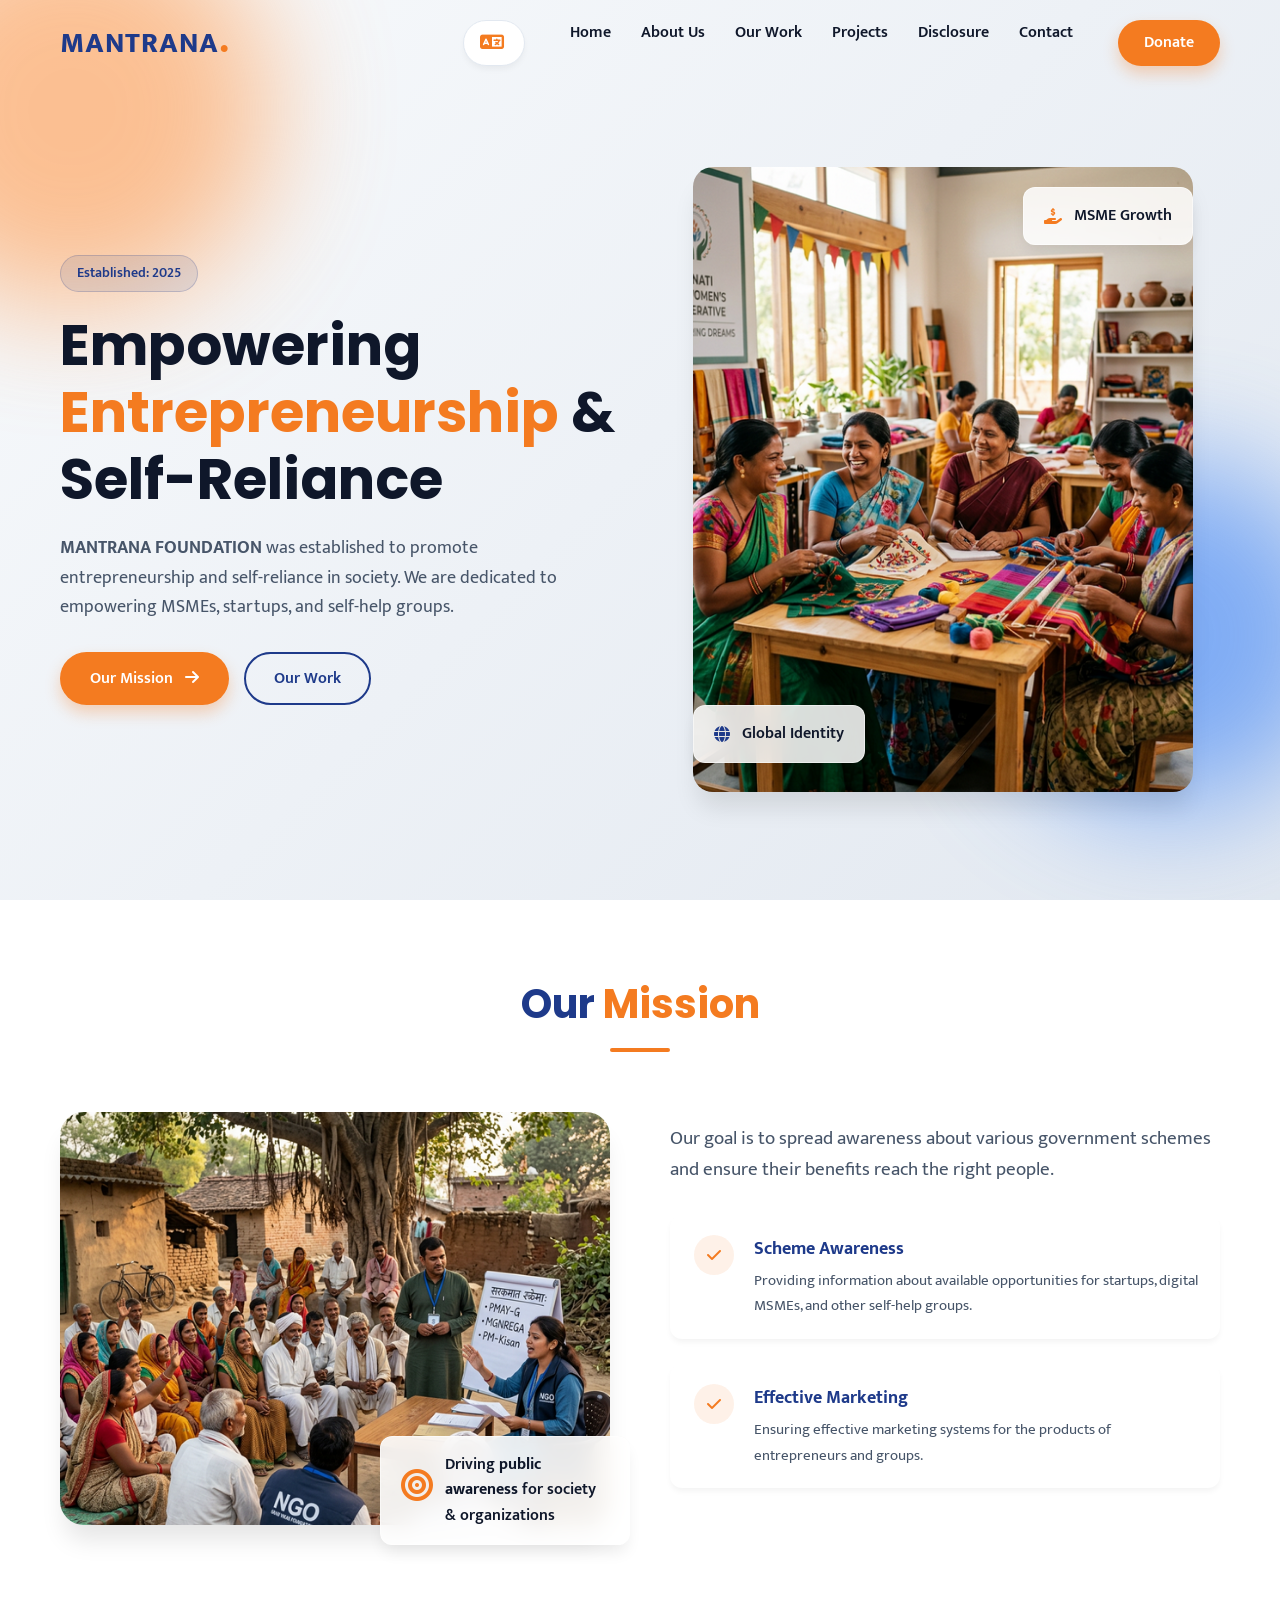
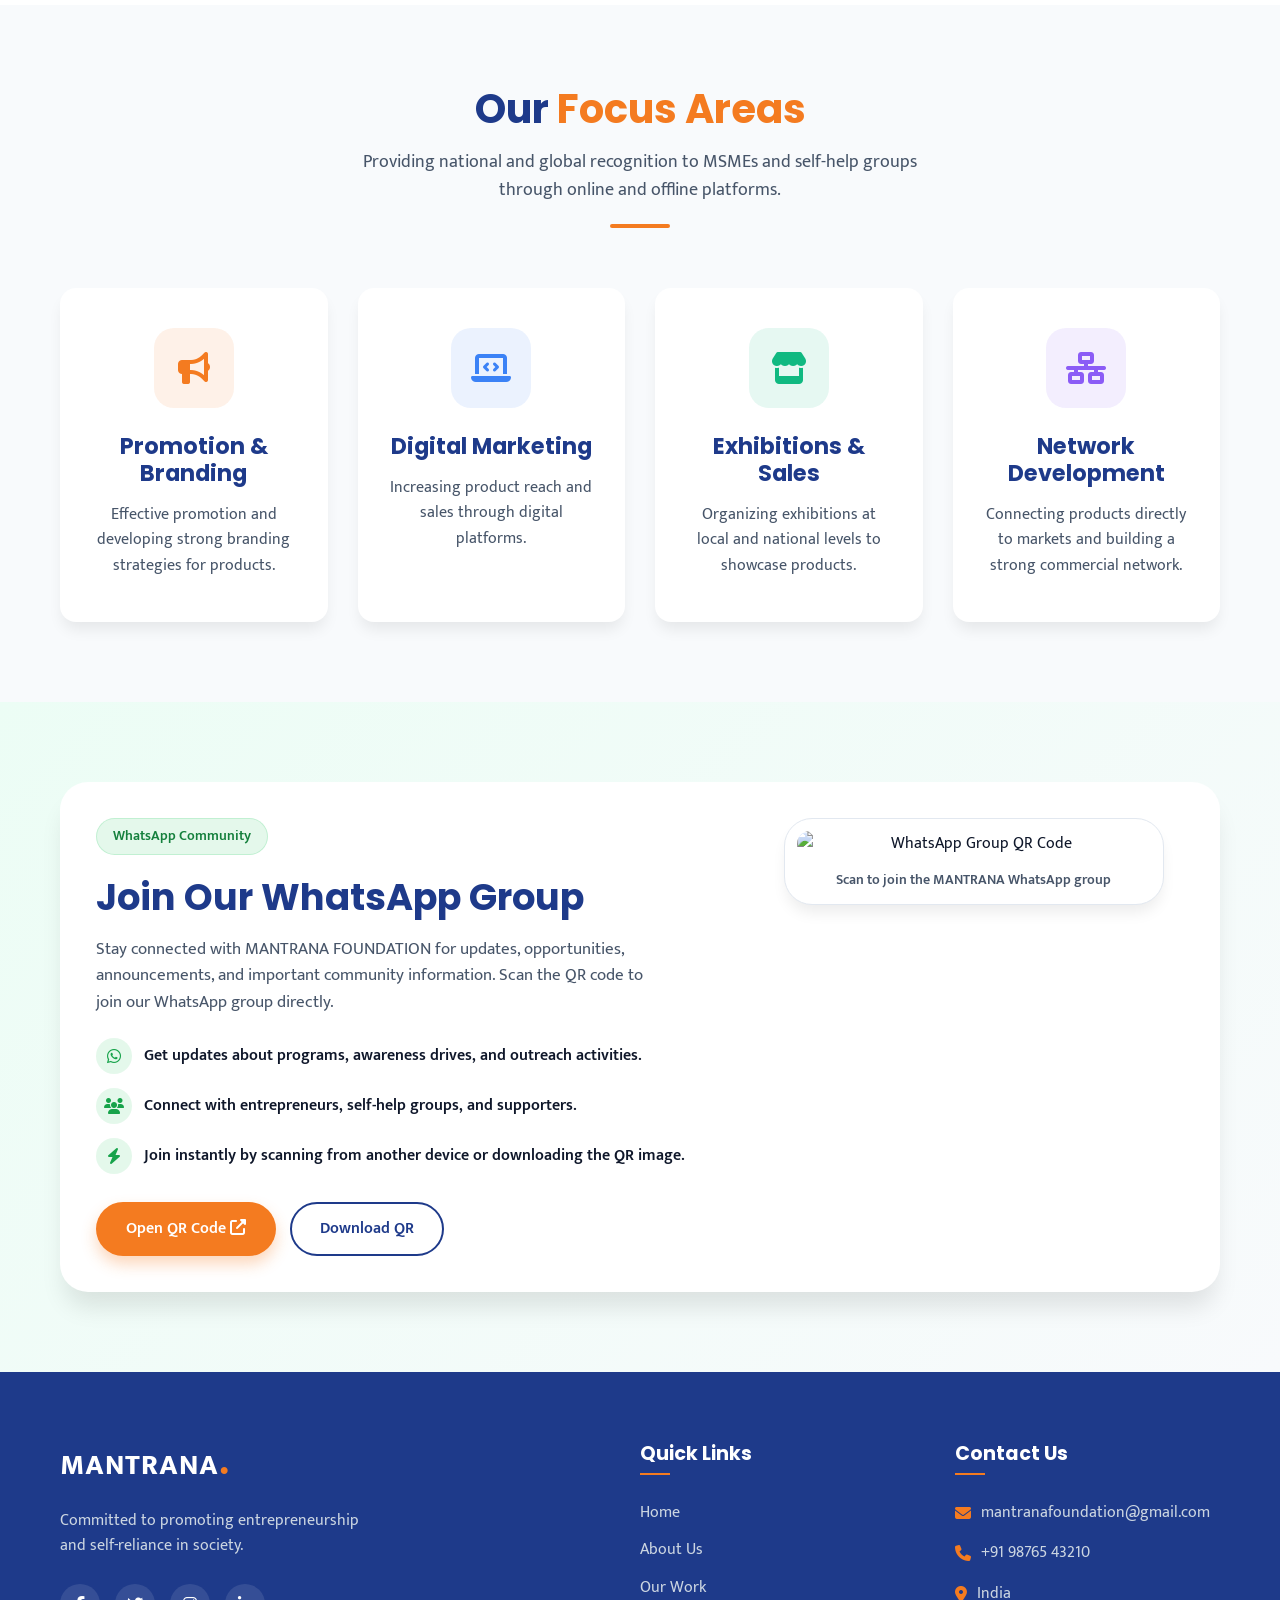
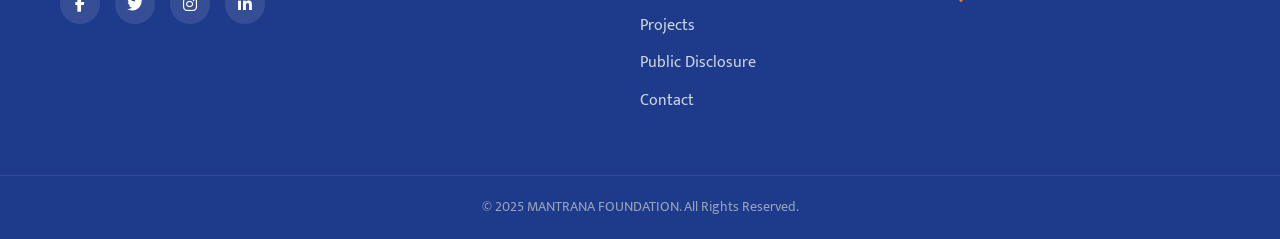
==== index.html @ d6dc15f9 "update" ====
<!DOCTYPE html>
<html lang="en">

<head>
    <meta charset="UTF-8">
    <meta name="viewport" content="width=device-width, initial-scale=1.0">
    <meta name="description"
        content="MANTRANA FOUNDATION - An organization dedicated to promoting entrepreneurship and self-reliance in society.">
    <title>MANTRANA FOUNDATION | Entrepreneurship & Self-Reliance</title>
    <link rel="preconnect" href="https://fonts.googleapis.com">
    <link rel="preconnect" href="https://fonts.gstatic.com" crossorigin>
    <link
        href="https://fonts.googleapis.com/css2?family=Mukta:wght@300;400;500;600;700&family=Poppins:wght@400;500;600;700;800&display=swap"
        rel="stylesheet">
    <link rel="stylesheet" href="https://cdnjs.cloudflare.com/ajax/libs/font-awesome/6.4.0/css/all.min.css">
    <link rel="stylesheet" href="styles.css">
</head>

<body>
    <!-- Navbar -->
    <nav class="navbar">
        <div class="container nav-container">
            <a href="#" class="logo">
                <span class="logo-text">MANTRANA</span>
                <span class="logo-dot">.</span>
            </a>
            <div class="nav-links">
                <div class="lang-selector">
                    <span class="lang-label"><i class="fa-solid fa-language"></i></span>
                    <div id="google_translate_element"></div>
                </div>
                <a href="index.html" class="nav-link active">Home</a>
                <a href="about.html" class="nav-link">About Us</a>
                <a href="services.html" class="nav-link">Our Work</a>
                <a href="projects.html" class="nav-link">Projects</a>
                <a href="disclosure.html" class="nav-link">Disclosure</a>
                <a href="contact.html" class="nav-link">Contact</a>
                <a href="donate.html" class="btn btn-primary nav-donate-btn">Donate</a>
            </div>
            <button class="menu-btn" aria-label="Toggle menu">
                <i class="fas fa-bars"></i>
            </button>
        </div>
    </nav>

    <!-- Hero Section -->
    <header id="home" class="hero">
        <div class="hero-shapes">
            <div class="shape shape-1"></div>
            <div class="shape shape-2"></div>
            <div class="shape shape-3"></div>
        </div>
        <div class="container hero-container">
            <div class="hero-content">
                <div class="badge">Established: 2025</div>
                <h1 class="hero-title">Empowering <span>Entrepreneurship</span> & Self-Reliance</h1>
                <p class="hero-subtitle">
                    <strong>MANTRANA FOUNDATION</strong> was established to promote entrepreneurship and self-reliance
                    in society. We are dedicated to empowering MSMEs, startups, and self-help groups.
                </p>
                <div class="hero-actions">
                    <a href="#mission" class="btn btn-primary">Our Mission <i class="fas fa-arrow-right"></i></a>
                    <a href="#services" class="btn btn-outline">Our Work</a>
                </div>
            </div>
            <div class="hero-image">
                <div class="hero-img-wrapper">
                    <div class="hero-img-container">
                        <img src="hero-image.png" alt="MANTRANA FOUNDATION - Women Entrepreneurs"
                            class="hero-real-image">
                        <div class="image-overlay-card top-right glass-card">
                            <i class="fas fa-hand-holding-dollar text-primary"></i>
                            <span>MSME Growth</span>
                        </div>
                        <div class="image-overlay-card bottom-left glass-card">
                            <i class="fas fa-globe text-secondary"></i>
                            <span>Global Identity</span>
                        </div>
                    </div>
                </div>
            </div>
        </div>
    </header>

    <!-- Mission Section -->
    <section id="mission" class="mission section">
        <div class="container">
            <div class="section-header text-center">
                <h2 class="section-title">Our <span>Mission</span></h2>
                <div class="section-divider"></div>
            </div>
            <div class="mission-grid">
                <div class="mission-image-container">
                    <img src="mission-image.png" alt="MANTRANA FOUNDATION Mission" class="mission-real-image">
                    <div class="mission-highlight-card glass-card">
                        <i class="fas fa-bullseye text-primary" style="font-size: 2rem; margin-bottom: 10px;"></i>
                        <p>Driving <strong>public awareness</strong> for society & organizations</p>
                    </div>
                </div>
                <div class="mission-content">
                    <p class="mission-text text-xl">
                        Our goal is to spread awareness about various government schemes and ensure their benefits
                        reach the right people.
                    </p>
                    <ul class="mission-list">
                        <li>
                            <div class="list-icon"><i class="fas fa-check"></i></div>
                            <div class="list-text">
                                <strong>Scheme Awareness</strong>
                                <span>Providing information about available opportunities for startups, digital MSMEs,
                                    and other self-help groups.</span>
                            </div>
                        </li>
                        <li>
                            <div class="list-icon"><i class="fas fa-check"></i></div>
                            <div class="list-text">
                                <strong>Effective Marketing</strong>
                                <span>Ensuring effective marketing systems for the products of entrepreneurs and
                                    groups.</span>
                            </div>
                        </li>
                    </ul>
                </div>
            </div>
        </div>
    </section>

    <!-- Services/Work Section -->
    <section id="services" class="services section bg-light">
        <div class="container">
            <div class="section-header text-center">
                <h2 class="section-title">Our <span>Focus Areas</span></h2>
                <p class="section-subtitle">Providing national and global recognition to MSMEs and self-help groups
                    through online and offline platforms.</p>
                <div class="section-divider"></div>
            </div>
            <div class="services-grid">
                <!-- Service 1 -->
                <div class="service-card">
                    <div class="service-icon wrapper-1">
                        <i class="fas fa-bullhorn"></i>
                    </div>
                    <h3 class="service-title">Promotion & Branding</h3>
                    <p class="service-desc">Effective promotion and developing strong branding strategies for products.</p>
                </div>
                <!-- Service 2 -->
                <div class="service-card">
                    <div class="service-icon wrapper-2">
                        <i class="fas fa-laptop-code"></i>
                    </div>
                    <h3 class="service-title">Digital Marketing</h3>
                    <p class="service-desc">Increasing product reach and sales through digital platforms.</p>
                </div>
                <!-- Service 3 -->
                <div class="service-card">
                    <div class="service-icon wrapper-3">
                        <i class="fas fa-store"></i>
                    </div>
                    <h3 class="service-title">Exhibitions & Sales</h3>
                    <p class="service-desc">Organizing exhibitions at local and national levels to showcase products.</p>
                </div>
                <!-- Service 4 -->
                <div class="service-card">
                    <div class="service-icon wrapper-4">
                        <i class="fas fa-network-wired"></i>
                    </div>
                    <h3 class="service-title">Network Development</h3>
                    <p class="service-desc">Connecting products directly to markets and building a strong commercial network.</p>
                </div>
            </div>
        </div>
    </section>

    <section class="qr-community">
        <div class="container">
            <div class="qr-community-card">
                <div class="qr-community-copy">
                    <div class="badge">WhatsApp Community</div>
                    <h2 class="qr-community-title">Join Our WhatsApp Group</h2>
                    <p class="qr-community-text">
                        Stay connected with MANTRANA FOUNDATION for updates, opportunities, announcements, and important
                        community information. Scan the QR code to join our WhatsApp group directly.
                    </p>
                    <ul class="qr-community-points">
                        <li>
                            <i class="fab fa-whatsapp"></i>
                            <span>Get updates about programs, awareness drives, and outreach activities.</span>
                        </li>
                        <li>
                            <i class="fas fa-users"></i>
                            <span>Connect with entrepreneurs, self-help groups, and supporters.</span>
                        </li>
                        <li>
                            <i class="fas fa-bolt"></i>
                            <span>Join instantly by scanning from another device or downloading the QR image.</span>
                        </li>
                    </ul>
                    <div class="qr-community-actions">
                        <a href="assets/whatsapp-group-qr-cropped.jpg" target="_blank" class="btn btn-primary">
                            Open QR Code <i class="fas fa-up-right-from-square"></i>
                        </a>
                        <a href="assets/whatsapp-group-qr-cropped.jpg" download class="btn btn-outline">
                            Download QR
                        </a>
                    </div>
                </div>
                <div class="qr-preview">
                    <img src="assets/whatsapp-group-qr-cropped.jpg" alt="WhatsApp Group QR Code">
                    <p class="qr-preview-label">Scan to join the MANTRANA WhatsApp group</p>
                </div>
            </div>
        </div>
    </section>

    <!-- Footer -->
    <footer class="footer">
        <div class="container footer-container">
            <div class="footer-brand">
                <a href="#" class="logo footer-logo">
                    <span class="logo-text">MANTRANA</span>
                    <span class="logo-dot">.</span>
                </a>
                <p class="footer-desc">Committed to promoting entrepreneurship and self-reliance in society.</p>
                <div class="social-links">
                    <a href="#" class="social-link"><i class="fab fa-facebook-f"></i></a>
                    <a href="#" class="social-link"><i class="fab fa-twitter"></i></a>
                    <a href="#" class="social-link"><i class="fab fa-instagram"></i></a>
                    <a href="#" class="social-link"><i class="fab fa-linkedin-in"></i></a>
                </div>
            </div>

            <div class="footer-links">
                <h4 class="footer-title">Quick Links</h4>
                <ul>
                    <li><a href="index.html">Home</a></li>
                    <li><a href="about.html">About Us</a></li>
                    <li><a href="services.html">Our Work</a></li>
                    <li><a href="projects.html">Projects</a></li>
                    <li><a href="disclosure.html">Public Disclosure</a></li>
                    <li><a href="contact.html">Contact</a></li>
                </ul>
            </div>

            <div class="footer-contact">
                <h4 class="footer-title">Contact Us</h4>
                <ul>
                    <li><i class="fas fa-envelope"></i> mantranafoundation@gmail.com</li>
                    <li><i class="fas fa-phone"></i> +91 98765 43210</li>
                    <li><i class="fas fa-map-marker-alt"></i> India</li>
                </ul>
            </div>
        </div>
        <div class="footer-bottom">
            <p>&copy; 2025 MANTRANA FOUNDATION. All Rights Reserved.</p>
        </div>
    </footer>

    <script type="text/javascript">
        function googleTranslateElementInit() {
            new google.translate.TranslateElement({
                pageLanguage: 'en',
                includedLanguages: 'hi,bn,te,mr,ta,ur,gu,kn,or,ml,pa,as,en',
                layout: google.translate.TranslateElement.InlineLayout.SIMPLE
            }, 'google_translate_element');
        }
    </script>
    <script type="text/javascript" src="https://translate.google.com/translate_a/element.js?cb=googleTranslateElementInit"></script>
    <script src="script.js"></script>
</body>

</html>
---- styles.css ----
/* --- Base & Variables --- */
:root {
    --primary: #F47B20;
    /* Vibrant Saffron */
    --primary-light: #FF9A4D;
    --primary-dark: #cc5c0c;
    --secondary: #1E3A8A;
    /* Deep Royal Blue */
    --secondary-light: #3B82F6;
    --text-dark: #0F172A;
    --text-muted: #475569;
    --bg-light: #F8FAFC;
    --white: #FFFFFF;
    --transition: all 0.3s cubic-bezier(0.25, 0.8, 0.25, 1);
    --shadow-sm: 0 4px 6px -1px rgba(0, 0, 0, 0.05);
    --shadow-md: 0 10px 15px -3px rgba(0, 0, 0, 0.08);
    --shadow-lg: 0 20px 25px -5px rgba(0, 0, 0, 0.1);
}

* {
    margin: 0;
    padding: 0;
    box-sizing: border-box;
}

html {
    scroll-behavior: smooth;
}

body {
    font-family: 'Mukta', 'Poppins', sans-serif;
    color: var(--text-dark);
    background-color: var(--white);
    line-height: 1.6;
    overflow-x: hidden;
}

a {
    text-decoration: none;
    color: inherit;
}

ul {
    list-style: none;
}

.container {
    max-width: 1200px;
    margin: 0 auto;
    padding: 0 20px;
}

.text-center {
    text-align: center;
}

.section {
    padding: 80px 0;
}

.bg-light {
    background-color: var(--bg-light);
}

/* --- Utilities & Typography --- */
h1,
h2,
h3,
h4,
h5,
h6 {
    font-family: 'Poppins', 'Mukta', sans-serif;
    font-weight: 700;
    line-height: 1.2;
}

.btn {
    display: inline-block;
    padding: 12px 28px;
    border-radius: 50px;
    font-weight: 600;
    font-size: 1rem;
    cursor: pointer;
    transition: var(--transition);
    border: 2px solid transparent;
}

.btn-primary {
    background-color: var(--primary);
    color: var(--white);
    box-shadow: 0 8px 15px rgba(244, 123, 32, 0.3);
}

.btn-primary:hover {
    background-color: var(--primary-dark);
    transform: translateY(-2px);
    box-shadow: 0 12px 20px rgba(244, 123, 32, 0.4);
}

.btn-outline {
    background-color: transparent;
    border-color: var(--secondary);
    color: var(--secondary);
}

.btn-outline:hover {
    background-color: var(--secondary);
    color: var(--white);
    transform: translateY(-2px);
}

.text-primary {
    color: var(--primary);
}

.text-secondary {
    color: var(--secondary);
}

.text-xl {
    font-size: 1.2rem;
}

/* --- Navbar --- */
.navbar {
    position: fixed;
    top: 0;
    left: 0;
    width: 100%;
    padding: 20px 0;
    z-index: 1000;
    transition: var(--transition);
    background: transparent;
}

.navbar.scrolled {
    background: rgba(255, 255, 255, 0.95);
    backdrop-filter: blur(10px);
    padding: 15px 0;
    box-shadow: var(--shadow-sm);
}

.nav-container {
    display: flex;
    justify-content: space-between;
    align-items: center;
}

.logo {
    font-size: 1.8rem;
    font-weight: 800;
    letter-spacing: 1px;
    display: flex;
    align-items: baseline;
    color: var(--secondary);
}

.logo-dot {
    color: var(--primary);
    font-size: 2.5rem;
    line-height: 0;
}

.nav-links {
    display: flex;
    gap: 30px;
}

.nav-link {
    font-weight: 600;
    color: var(--text-dark);
    position: relative;
    padding-bottom: 5px;
}

.nav-donate-btn {
    padding: 8px 24px !important;
    margin-left: 15px;
}

.nav-link::after {
    content: '';
    position: absolute;
    bottom: 0;
    left: 0;
    width: 0;
    height: 2px;
    background-color: var(--primary);
    transition: var(--transition);
}

.nav-link:hover::after {
    width: 100%;
}

.navbar.scrolled .logo,
.navbar.scrolled .nav-link {
    color: var(--text-dark);
}

.menu-btn {
    display: none;
    font-size: 1.5rem;
    background: none;
    border: none;
    color: var(--text-dark);
    cursor: pointer;
}

/* --- Hero Section --- */
.hero {
    position: relative;
    padding: 160px 0 100px;
    min-height: 100vh;
    display: flex;
    align-items: center;
    background: linear-gradient(135deg, #F8FAFC 0%, #E2E8F0 100%);
    overflow: hidden;
}

.hero-shapes .shape {
    position: absolute;
    border-radius: 50%;
    filter: blur(60px);
    z-index: 0;
    opacity: 0.6;
}

.shape-1 {
    top: -10%;
    left: -10%;
    width: 400px;
    height: 400px;
    background: var(--primary-light);
}

.shape-2 {
    bottom: 10%;
    right: -5%;
    width: 350px;
    height: 350px;
    background: var(--secondary-light);
    opacity: 0.4;
}

.hero-container {
    position: relative;
    z-index: 1;
    display: grid;
    grid-template-columns: 1fr 1fr;
    gap: 50px;
    align-items: center;
}

.badge {
    display: inline-block;
    padding: 6px 16px;
    background: rgba(30, 58, 138, 0.1);
    color: var(--secondary);
    border-radius: 50px;
    font-weight: 600;
    font-size: 0.9rem;
    margin-bottom: 20px;
    border: 1px solid rgba(30, 58, 138, 0.2);
}

.hero-title {
    font-size: 3.5rem;
    color: var(--text-dark);
    margin-bottom: 20px;
}

.hero-title span {
    color: var(--primary);
}

.hero-subtitle {
    font-size: 1.15rem;
    color: var(--text-muted);
    margin-bottom: 30px;
    max-width: 90%;
}

.hero-actions {
    display: flex;
    gap: 15px;
}

.hero-actions .btn i {
    margin-left: 8px;
}

.hero-image {
    position: relative;
}

.hero-img-wrapper {
    position: relative;
    width: 100%;
    height: 450px;
    display: flex;
    justify-content: center;
    align-items: center;
}

.hero-img-container {
    position: relative;
    width: 100%;
    max-width: 500px;
    margin: 0 auto;
}

.hero-real-image {
    width: 100%;
    height: auto;
    border-radius: 20px;
    box-shadow: var(--shadow-lg);
    display: block;
    object-fit: cover;
    aspect-ratio: 4/5;
}

.image-overlay-card {
    position: absolute;
    animation: pulseFloat 5s ease-in-out infinite;
    z-index: 2;
}

@keyframes float {

    0%,
    100% {
        transform: rotate(45deg) translateY(0);
    }

    50% {
        transform: rotate(45deg) translateY(-15px);
    }
}

.glass-card {
    background: rgba(255, 255, 255, 0.85);
    backdrop-filter: blur(12px);
    border: 1px solid rgba(255, 255, 255, 0.5);
    padding: 15px 20px;
    border-radius: 12px;
    box-shadow: var(--shadow-md);
    display: flex;
    align-items: center;
    gap: 12px;
    font-weight: 600;
}

.floating-card {
    position: absolute;
    animation: pulseFloat 5s ease-in-out infinite;
}

.floating-card i {
    font-size: 1.5rem;
}

.top-right {
    top: 20px;
    right: 0;
    animation-delay: 1s;
}

.bottom-left {
    bottom: 30px;
    left: 0;
    animation-delay: 2s;
}

@keyframes pulseFloat {

    0%,
    100% {
        transform: translateY(0);
    }

    50% {
        transform: translateY(-10px);
    }
}

/* --- Section Headers --- */
.section-header {
    margin-bottom: 60px;
}

.section-title {
    font-size: 2.5rem;
    color: var(--secondary);
    margin-bottom: 15px;
}

.section-title span {
    color: var(--primary);
}

.section-subtitle {
    font-size: 1.1rem;
    color: var(--text-muted);
    max-width: 600px;
    margin: 0 auto;
}

.section-divider {
    height: 4px;
    width: 60px;
    background: var(--primary);
    margin: 20px auto 0;
    border-radius: 2px;
}

/* --- Mission Section --- */
.mission-grid {
    display: grid;
    grid-template-columns: 1fr 1fr;
    gap: 60px;
    align-items: center;
}

.mission-image-container {
    position: relative;
    width: 100%;
}

.mission-real-image {
    width: 100%;
    height: auto;
    border-radius: 24px;
    box-shadow: var(--shadow-lg);
    object-fit: cover;
    aspect-ratio: 4/3;
    display: block;
}

.mission-highlight-card {
    position: absolute;
    bottom: -20px;
    right: -20px;
    max-width: 250px;
    z-index: 2;
    background: rgba(255, 255, 255, 0.9);
}





.mission-text {
    margin-bottom: 30px;
    color: var(--text-muted);
}

.mission-list li {
    display: flex;
    gap: 20px;
    margin-bottom: 25px;
    background: var(--white);
    padding: 20px;
    border-radius: 12px;
    box-shadow: var(--shadow-sm);
    transition: var(--transition);
    border-left: 4px solid transparent;
}

.mission-list li:hover {
    transform: translateX(10px);
    border-left-color: var(--primary);
    box-shadow: var(--shadow-md);
}

.list-icon {
    width: 40px;
    height: 40px;
    background: rgba(244, 123, 32, 0.1);
    color: var(--primary);
    border-radius: 50%;
    display: flex;
    justify-content: center;
    align-items: center;
    flex-shrink: 0;
}

.list-text strong {
    display: block;
    font-size: 1.1rem;
    margin-bottom: 5px;
    color: var(--secondary);
}

.list-text span {
    color: var(--text-muted);
    font-size: 0.95rem;
}

/* --- Services Section --- */
.services-grid {
    display: grid;
    grid-template-columns: repeat(auto-fit, minmax(250px, 1fr));
    gap: 30px;
}

.service-card {
    background: var(--white);
    padding: 40px 30px;
    border-radius: 16px;
    text-align: center;
    box-shadow: var(--shadow-md);
    transition: var(--transition);
    border-bottom: 4px solid transparent;
}

.service-card:hover {
    transform: translateY(-10px);
    box-shadow: var(--shadow-lg);
    border-bottom-color: var(--primary);
}

.service-icon {
    width: 80px;
    height: 80px;
    border-radius: 20px;
    display: flex;
    justify-content: center;
    align-items: center;
    margin: 0 auto 25px;
    font-size: 2rem;
    transition: var(--transition);
}

.wrapper-1 {
    background: rgba(244, 123, 32, 0.1);
    color: #F47B20;
}

.wrapper-2 {
    background: rgba(59, 130, 246, 0.1);
    color: #3B82F6;
}

.wrapper-3 {
    background: rgba(16, 185, 129, 0.1);
    color: #10B981;
}

.wrapper-4 {
    background: rgba(139, 92, 246, 0.1);
    color: #8B5CF6;
}

.service-card:hover .service-icon {
    transform: scale(1.1) rotate(5deg);
}

.service-title {
    font-size: 1.4rem;
    margin-bottom: 15px;
    color: var(--secondary);
}

.service-desc {
    color: var(--text-muted);
}

/* --- WhatsApp QR Section --- */
.qr-community {
    padding: 80px 0;
    background: linear-gradient(135deg, #ecfdf5 0%, #f8fafc 100%);
}

.qr-community-card {
    display: grid;
    grid-template-columns: 1.2fr 0.8fr;
    gap: 36px;
    align-items: start;
    background: var(--white);
    border-radius: 28px;
    padding: 36px;
    box-shadow: var(--shadow-lg);
}

.qr-community-copy .badge {
    background: rgba(34, 197, 94, 0.12);
    color: #15803D;
    border-color: rgba(34, 197, 94, 0.18);
}

.qr-community-title {
    font-size: 2.3rem;
    color: var(--secondary);
    margin-bottom: 16px;
}

.qr-community-text {
    color: var(--text-muted);
    font-size: 1.05rem;
    margin-bottom: 22px;
    max-width: 560px;
}

.qr-community-points {
    display: grid;
    gap: 14px;
    margin-bottom: 28px;
}

.qr-community-points li {
    display: flex;
    align-items: center;
    gap: 12px;
    color: var(--text-dark);
    font-weight: 600;
}

.qr-community-points i {
    width: 36px;
    height: 36px;
    border-radius: 50%;
    display: flex;
    align-items: center;
    justify-content: center;
    background: rgba(34, 197, 94, 0.12);
    color: #16A34A;
    flex-shrink: 0;
}

.qr-community-actions {
    display: flex;
    gap: 14px;
    flex-wrap: wrap;
}

.qr-preview {
    background: #ffffff;
    border: 1px solid #E2E8F0;
    border-radius: 28px;
    padding: 12px;
    text-align: center;
    width: 100%;
    max-width: 380px;
    justify-self: center;
    align-self: start;
    box-shadow: var(--shadow-md);
}

.qr-preview img {
    width: 100%;
    max-width: none;
    height: auto;
    border-radius: 20px;
    display: block;
    margin: 0 auto 12px;
}

.qr-preview-label {
    color: var(--text-muted);
    font-size: 0.9rem;
    font-weight: 600;
}

/* --- Footer --- */
.footer {
    background-color: var(--secondary);
    color: var(--white);
    padding: 70px 0 20px;
}

.footer-container {
    display: grid;
    grid-template-columns: 2fr 1fr 1fr;
    gap: 50px;
    margin-bottom: 50px;
}

.footer-logo {
    color: var(--white);
    margin-bottom: 20px;
}

.footer-desc {
    color: #CBD5E1;
    margin-bottom: 25px;
    max-width: 300px;
}

.social-links {
    display: flex;
    gap: 15px;
}

.social-link {
    width: 40px;
    height: 40px;
    background: rgba(255, 255, 255, 0.1);
    display: flex;
    justify-content: center;
    align-items: center;
    border-radius: 50%;
    color: var(--white);
    transition: var(--transition);
}

.social-link:hover {
    background: var(--primary);
    transform: translateY(-3px);
}

.footer-title {
    font-size: 1.2rem;
    margin-bottom: 25px;
    position: relative;
    padding-bottom: 10px;
}

.footer-title::after {
    content: '';
    position: absolute;
    bottom: 0;
    left: 0;
    width: 30px;
    height: 2px;
    background: var(--primary);
}

.footer-links ul li {
    margin-bottom: 12px;
}

.footer-links ul li a {
    color: #CBD5E1;
    transition: var(--transition);
}

.footer-links ul li a:hover {
    color: var(--primary);
    padding-left: 5px;
}

.footer-contact ul li {
    margin-bottom: 15px;
    display: flex;
    align-items: center;
    gap: 10px;
    color: #CBD5E1;
}

.footer-contact ul li i {
    color: var(--primary);
}

.footer-bottom {
    text-align: center;
    padding-top: 20px;
    border-top: 1px solid rgba(255, 255, 255, 0.1);
    color: #94A3B8;
    font-size: 0.9rem;
}

/* --- Page Hero (Inner Pages) --- */
.page-hero {
    position: relative;
    padding: 160px 0 80px;
    background: linear-gradient(135deg, #0F172A 0%, #1E3A8A 60%, #3B82F6 100%);
    overflow: hidden;
    text-align: center;
}

.page-hero-shapes .shape {
    position: absolute;
    border-radius: 50%;
    filter: blur(80px);
    opacity: 0.3;
}

.page-hero .shape-1 {
    top: -20%;
    left: -10%;
    width: 400px;
    height: 400px;
    background: var(--primary);
}

.page-hero .shape-2 {
    bottom: -10%;
    right: -5%;
    width: 350px;
    height: 350px;
    background: var(--secondary-light);
}

.page-hero-content {
    position: relative;
    z-index: 1;
}

.page-hero .badge {
    background: rgba(244, 123, 32, 0.2);
    color: var(--primary-light);
    border-color: rgba(244, 123, 32, 0.3);
}

.page-hero-title {
    font-size: 3rem;
    color: var(--white);
    margin-bottom: 20px;
}

.page-hero-title span {
    color: var(--primary);
}

.page-hero-subtitle {
    font-size: 1.15rem;
    color: #CBD5E1;
    max-width: 650px;
    margin: 0 auto;
}

/* --- Disclosure Section --- */
.disclosure-section {
    padding: 80px 0;
}

.documents-grid {
    display: flex;
    flex-direction: column;
    gap: 20px;
    max-width: 800px;
    margin: 0 auto;
}

.document-card {
    background: var(--white);
    border-radius: 16px;
    padding: 28px;
    box-shadow: var(--shadow-sm);
    display: flex;
    align-items: center;
    gap: 20px;
    transition: var(--transition);
    border: 1px solid rgba(0, 0, 0, 0.04);
    position: relative;
    overflow: hidden;
}

.document-card::before {
    content: '';
    position: absolute;
    top: 0;
    left: 0;
    width: 4px;
    height: 100%;
    background: var(--primary);
    transform: scaleY(0);
    transition: var(--transition);
    border-radius: 4px 0 0 4px;
}

.document-card:hover {
    transform: translateY(-4px);
    box-shadow: var(--shadow-lg);
}

.document-card:hover::before {
    transform: scaleY(1);
}

.document-icon {
    width: 56px;
    height: 56px;
    border-radius: 14px;
    background: linear-gradient(135deg, #FEE2E2, #FECACA);
    color: #DC2626;
    display: flex;
    justify-content: center;
    align-items: center;
    font-size: 1.5rem;
    flex-shrink: 0;
}

.document-info {
    flex: 1;
    min-width: 0;
}

.document-title {
    font-size: 1.05rem;
    font-weight: 700;
    color: var(--text-dark);
    margin-bottom: 4px;
    white-space: nowrap;
    overflow: hidden;
    text-overflow: ellipsis;
}

.document-desc {
    font-size: 0.85rem;
    color: var(--text-muted);
    line-height: 1.4;
}

.document-actions {
    display: flex;
    gap: 8px;
    flex-shrink: 0;
}

.doc-btn {
    display: inline-flex;
    align-items: center;
    gap: 6px;
    padding: 8px 16px;
    border-radius: 8px;
    font-size: 0.85rem;
    font-weight: 600;
    transition: var(--transition);
    cursor: pointer;
    text-decoration: none;
}

.doc-btn-view {
    background: rgba(30, 58, 138, 0.08);
    color: var(--secondary);
}

.doc-btn-view:hover {
    background: var(--secondary);
    color: var(--white);
    transform: translateY(-1px);
}

.doc-btn-download {
    background: rgba(244, 123, 32, 0.1);
    color: var(--primary);
    padding: 8px 12px;
}

.doc-btn-download:hover {
    background: var(--primary);
    color: var(--white);
    transform: translateY(-1px);
}

/* --- Images Gallery --- */
.images-grid {
    display: grid;
    grid-template-columns: repeat(auto-fit, minmax(300px, 1fr));
    gap: 30px;
    max-width: 800px;
    margin: 0 auto;
}

.image-card {
    border-radius: 16px;
    overflow: hidden;
    box-shadow: var(--shadow-md);
    transition: var(--transition);
    background: var(--white);
}

.image-card:hover {
    transform: translateY(-6px);
    box-shadow: var(--shadow-lg);
}

.image-card-inner {
    overflow: hidden;
    aspect-ratio: 4/3;
}

.image-card-inner img {
    width: 100%;
    height: 100%;
    object-fit: cover;
    transition: transform 0.5s ease;
}

.image-card:hover .image-card-inner img {
    transform: scale(1.05);
}

.image-card-footer {
    padding: 16px 20px;
    display: flex;
    justify-content: space-between;
    align-items: center;
    border-top: 1px solid rgba(0, 0, 0, 0.05);
}

.image-card-footer span {
    font-weight: 600;
    color: var(--text-muted);
    font-size: 0.9rem;
}

.image-card-footer span i {
    color: var(--primary);
    margin-right: 8px;
}

/* --- Responsive Design --- */
@media (max-width: 992px) {

    .hero-container,
    .mission-grid {
        grid-template-columns: 1fr;
        gap: 40px;
    }

    .hero-title {
        font-size: 2.8rem;
    }

    .hero-content {
        text-align: center;
        order: 2;
    }

    .hero-actions {
        justify-content: center;
    }

    .hero-subtitle {
        margin: 0 auto 30px;
    }

    .hero-image {
        order: 1;
    }

    .footer-container {
        grid-template-columns: 1fr;
        text-align: center;
        gap: 30px;
    }

    .footer-desc {
        margin: 0 auto 25px;
    }

    .social-links {
        justify-content: center;
    }

    .footer-title::after {
        left: 50%;
        transform: translateX(-50%);
    }

    .footer-contact ul li {
        justify-content: center;
    }

    .page-hero-title {
        font-size: 2.2rem;
    }

    .documents-grid {
        grid-template-columns: 1fr;
    }

    .document-card {
        flex-wrap: wrap;
    }

    .document-actions {
        width: 100%;
        justify-content: flex-end;
    }

    .images-grid {
        grid-template-columns: 1fr;
    }

    .qr-community-card {
        grid-template-columns: 1fr;
    }
}

@media (max-width: 768px) {
    .menu-btn {
        display: block;
    }

    .nav-links {
        position: fixed;
        top: 80px;
        left: -100%;
        width: 100%;
        background: var(--white);
        flex-direction: column;
        align-items: center;
        padding: 30px 0;
        box-shadow: var(--shadow-md);
        transition: var(--transition);
    }

    .nav-links.active {
        left: 0;
    }

    .nav-donate-btn {
        margin-left: 0;
        margin-top: 15px;
    }

    .lang-selector {
        margin-left: 0;
        margin-top: 15px;
        justify-content: center;
    }
}

/* --- Language Selector --- */
.lang-selector {
    display: flex;
    align-items: center;
    gap: 8px;
    margin-right: 15px;
    background: var(--white); 
    border: 1px solid #E2E8F0;
    border-radius: 50px;
    padding: 4px 12px 4px 16px;
    box-shadow: var(--shadow-sm);
    transition: var(--transition);
}

.lang-selector:hover {
    border-color: var(--primary);
    box-shadow: 0 4px 12px rgba(244, 123, 32, 0.15);
}

.lang-label {
    font-weight: 600;
    font-size: 0.95rem;
    color: var(--secondary);
    display: flex;
    align-items: center;
    gap: 8px;
    white-space: nowrap;
}

.lang-label i {
    color: var(--primary);
    font-size: 1.2rem;
}

.goog-te-banner-frame.skiptranslate, .goog-te-gadget-icon {
    display: none !important;
}

body {
    top: 0px !important;
}

.goog-te-gadget {
    font-family: 'Poppins', sans-serif !important;
    color: transparent !important;
    font-size: 0 !important;
    display: flex;
    align-items: center;
}

.goog-te-gadget .goog-te-combo {
    margin: 0 0 0 12px;
    padding: 6px 24px 6px 12px;
    border: none;
    border-left: 1px solid #E2E8F0;
    border-radius: 0;
    background-color: transparent;
    color: var(--text-dark);
    font-weight: 500;
    cursor: pointer;
    outline: none;
    font-family: 'Poppins', sans-serif;
    font-size: 0.9rem;
    appearance: none;
    -webkit-appearance: none;
    background-image: url("data:image/svg+xml;charset=UTF-8,%3csvg xmlns='http://www.w3.org/2000/svg' viewBox='0 0 24 24' fill='none' stroke='%2364748B' stroke-width='2' stroke-linecap='round' stroke-linejoin='round'%3e%3cpolyline points='6 9 12 15 18 9'%3e%3c/polyline%3e%3c/svg%3e");
    background-repeat: no-repeat;
    background-position: right 4px center;
    background-size: 1em;
    transition: var(--transition);
}

.goog-te-gadget .goog-te-combo:hover, .goog-te-gadget .goog-te-combo:focus {
    color: var(--primary);
}

#goog-gt-tt, .goog-te-balloon-frame {
    display: none !important;
}

.goog-text-highlight {
    background-color: transparent !important;
    box-shadow: none !important;
}

/* Clean up Google Translate Simple Layout Button */
.goog-te-gadget-simple {
    background-color: transparent !important;
    border: none !important;
    display: flex;
    align-items: center;
}

.goog-te-gadget-simple .goog-te-menu-value {
    display: flex;
    align-items: center;
}

/* Hide vertical separator pipe */
.goog-te-gadget-simple .goog-te-menu-value span:nth-child(3) {
    display: none !important;
}

/* Style the dropdown arrow */
.goog-te-gadget-simple .goog-te-menu-value span[aria-hidden="true"] {
    color: var(--primary) !important;
    font-size: 14px !important;
    margin-left: 6px;
}

/* Also hide the first option in standard layout as a fallback */
.goog-te-combo option:first-child {
    display: none;
}
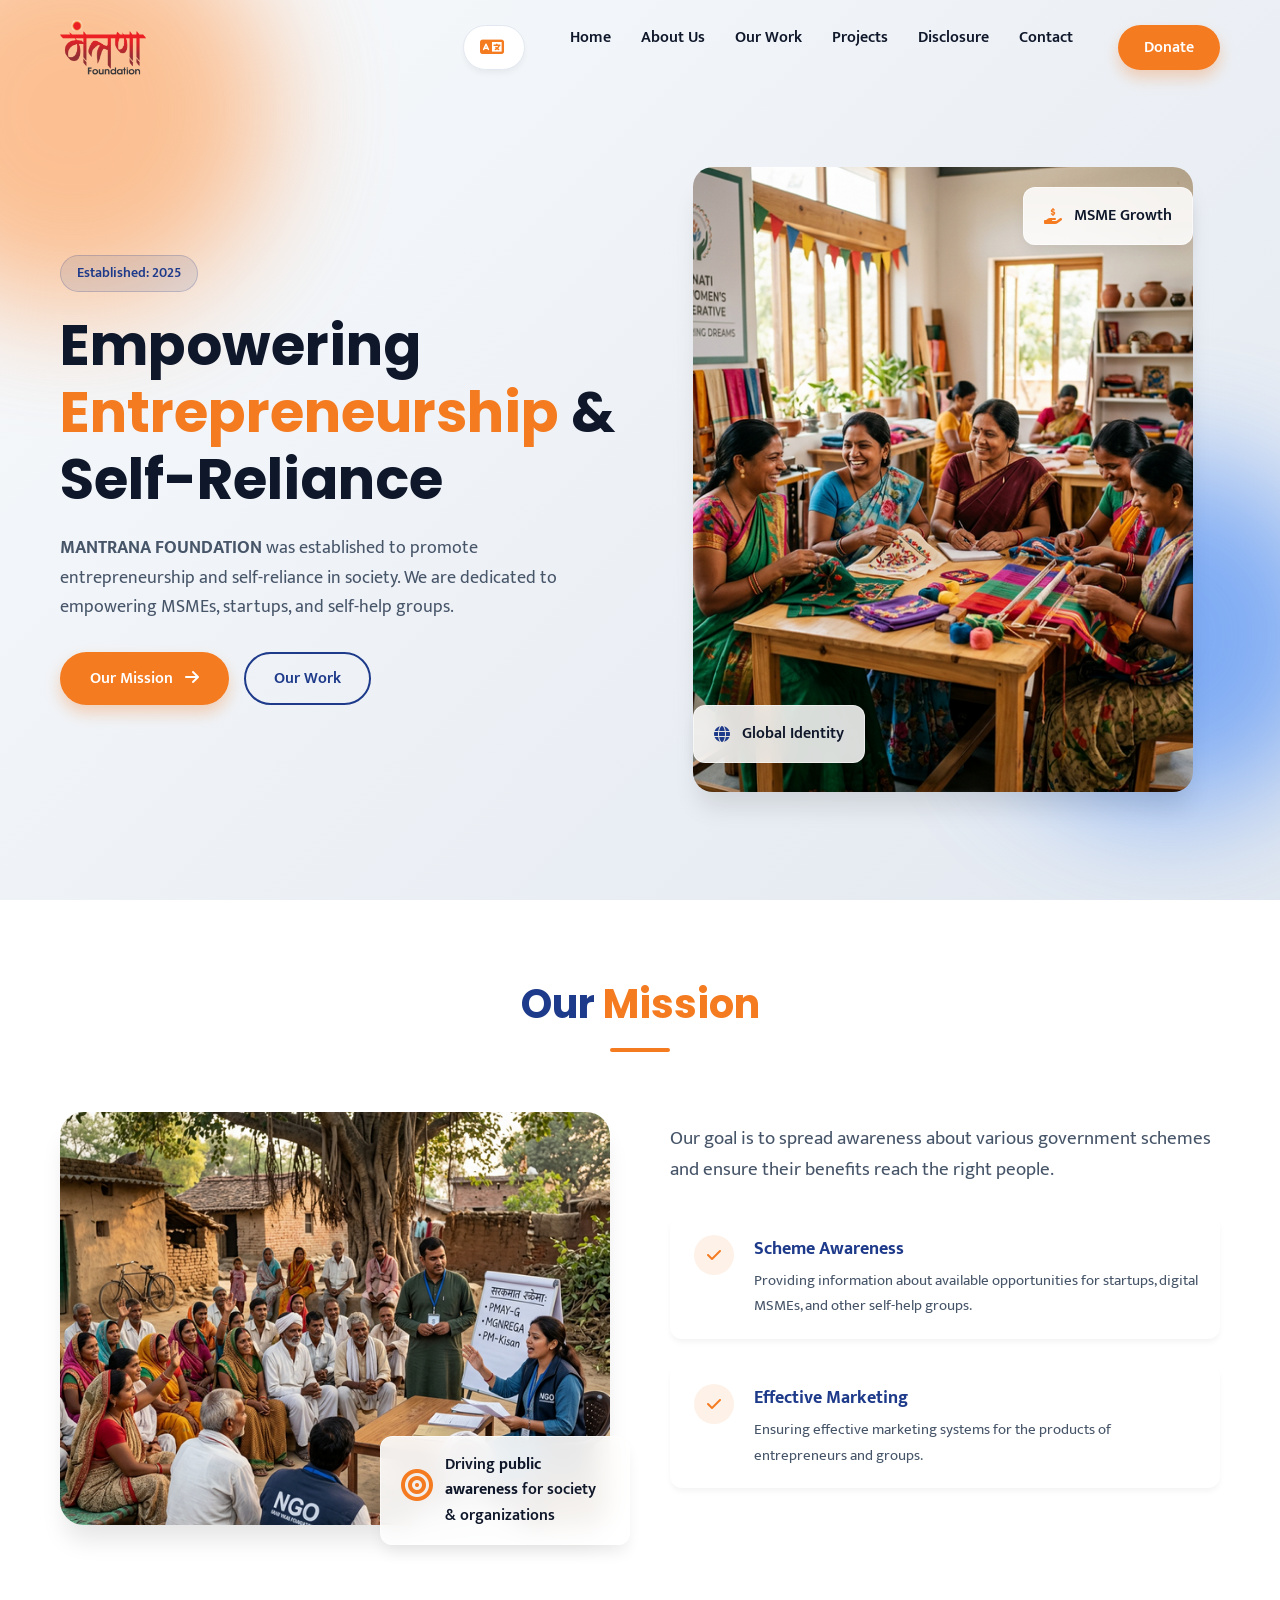
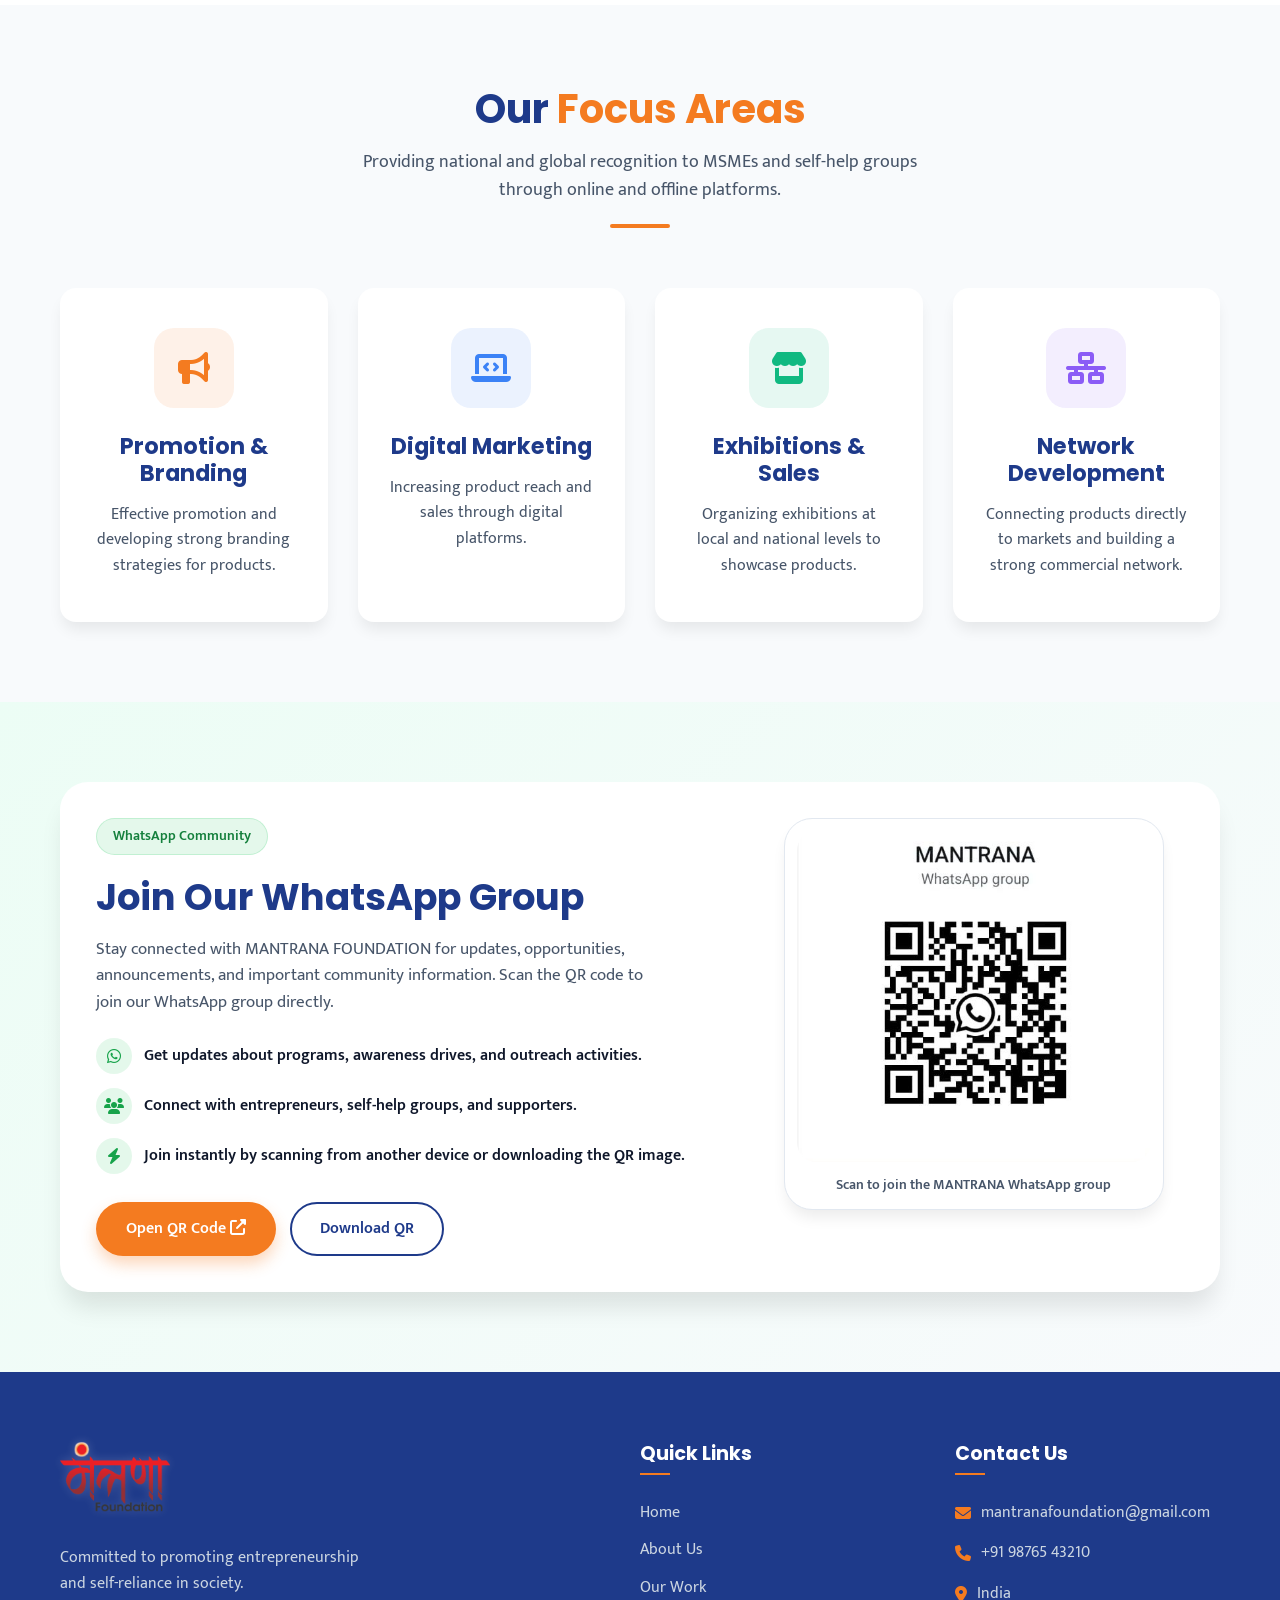
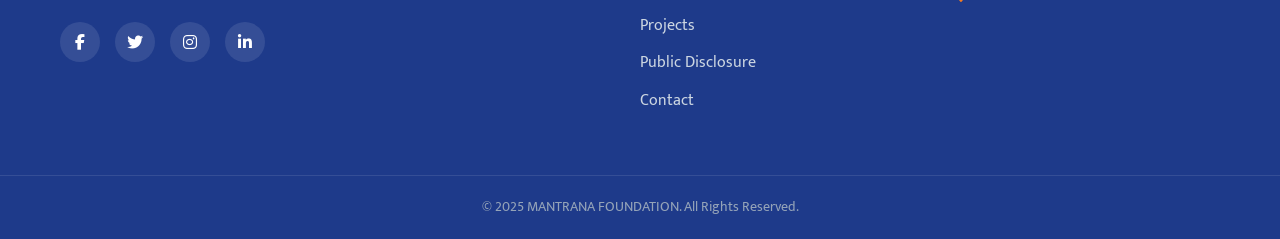
==== commit e42e4401: "update" ====
--- a/index.html
+++ b/index.html
@@ -21,8 +21,7 @@
     <nav class="navbar">
         <div class="container nav-container">
             <a href="#" class="logo">
-                <span class="logo-text">MANTRANA</span>
-                <span class="logo-dot">.</span>
+                <img src="assets/Mantarna_Foundation_4.jpg-removebg-preview.png" alt="MANTRANA FOUNDATION Logo" class="logo-img">
             </a>
             <div class="nav-links">
                 <div class="lang-selector">
@@ -141,7 +140,8 @@
                         <i class="fas fa-bullhorn"></i>
                     </div>
                     <h3 class="service-title">Promotion & Branding</h3>
-                    <p class="service-desc">Effective promotion and developing strong branding strategies for products.</p>
+                    <p class="service-desc">Effective promotion and developing strong branding strategies for products.
+                    </p>
                 </div>
                 <!-- Service 2 -->
                 <div class="service-card">
@@ -157,7 +157,8 @@
                         <i class="fas fa-store"></i>
                     </div>
                     <h3 class="service-title">Exhibitions & Sales</h3>
-                    <p class="service-desc">Organizing exhibitions at local and national levels to showcase products.</p>
+                    <p class="service-desc">Organizing exhibitions at local and national levels to showcase products.
+                    </p>
                 </div>
                 <!-- Service 4 -->
                 <div class="service-card">
@@ -165,7 +166,8 @@
                         <i class="fas fa-network-wired"></i>
                     </div>
                     <h3 class="service-title">Network Development</h3>
-                    <p class="service-desc">Connecting products directly to markets and building a strong commercial network.</p>
+                    <p class="service-desc">Connecting products directly to markets and building a strong commercial
+                        network.</p>
                 </div>
             </div>
         </div>
@@ -196,16 +198,17 @@
                         </li>
                     </ul>
                     <div class="qr-community-actions">
-                        <a href="assets/whatsapp-group-qr-cropped.jpg" target="_blank" class="btn btn-primary">
+                        <a href="assets/WhatsApp Image 2026-04-08 at 12.09.59 PM.jpeg" target="_blank"
+                            class="btn btn-primary">
                             Open QR Code <i class="fas fa-up-right-from-square"></i>
                         </a>
-                        <a href="assets/whatsapp-group-qr-cropped.jpg" download class="btn btn-outline">
+                        <a href="assets/WhatsApp Image 2026-04-08 at 12.09.59 PM.jpeg" download class="btn btn-outline">
                             Download QR
                         </a>
                     </div>
                 </div>
                 <div class="qr-preview">
-                    <img src="assets/whatsapp-group-qr-cropped.jpg" alt="WhatsApp Group QR Code">
+                    <img src="assets/WhatsApp Image 2026-04-08 at 12.09.59 PM.jpeg" alt="WhatsApp Group QR Code">
                     <p class="qr-preview-label">Scan to join the MANTRANA WhatsApp group</p>
                 </div>
             </div>
@@ -217,8 +220,7 @@
         <div class="container footer-container">
             <div class="footer-brand">
                 <a href="#" class="logo footer-logo">
-                    <span class="logo-text">MANTRANA</span>
-                    <span class="logo-dot">.</span>
+                    <img src="assets/Mantarna_Foundation_4.jpg-removebg-preview.png" alt="MANTRANA FOUNDATION Logo" class="logo-img">
                 </a>
                 <p class="footer-desc">Committed to promoting entrepreneurship and self-reliance in society.</p>
                 <div class="social-links">
@@ -264,8 +266,9 @@
             }, 'google_translate_element');
         }
     </script>
-    <script type="text/javascript" src="https://translate.google.com/translate_a/element.js?cb=googleTranslateElementInit"></script>
+    <script type="text/javascript"
+        src="https://translate.google.com/translate_a/element.js?cb=googleTranslateElementInit"></script>
     <script src="script.js"></script>
 </body>
 
-</html>
+</html>
--- a/styles.css
+++ b/styles.css
@@ -147,18 +147,21 @@
 }
 
 .logo {
-    font-size: 1.8rem;
-    font-weight: 800;
-    letter-spacing: 1px;
-    display: flex;
-    align-items: baseline;
-    color: var(--secondary);
-}
-
-.logo-dot {
-    color: var(--primary);
-    font-size: 2.5rem;
-    line-height: 0;
+    display: flex;
+    align-items: center;
+    gap: 10px;
+    transition: var(--transition);
+}
+
+.logo-img {
+    height: 55px; /* Optimal height for navbar */
+    width: auto;
+    object-fit: contain;
+    transition: var(--transition);
+}
+
+.logo:hover .logo-img {
+    transform: scale(1.05);
 }
 
 .nav-links {
@@ -677,8 +680,13 @@
 }
 
 .footer-logo {
-    color: var(--white);
-    margin-bottom: 20px;
+    margin-bottom: 25px;
+    display: inline-block;
+}
+
+.footer-logo .logo-img {
+    height: 70px; /* Slightly larger for footer */
+    filter: drop-shadow(0 0 5px rgba(255, 255, 255, 0.2));
 }
 
 .footer-desc {
@@ -1229,3 +1237,315 @@
 .goog-te-combo option:first-child {
     display: none;
 }
+
+/* --- Premium Vision Card --- */
+.vision-card {
+    position: relative;
+    margin-top: 50px;
+    padding: 50px 40px;
+    background: linear-gradient(135deg, rgba(255, 255, 255, 0.95) 0%, rgba(244, 123, 32, 0.03) 100%);
+    border-radius: 30px;
+    box-shadow: 0 20px 40px rgba(0, 0, 0, 0.05);
+    border: 1px solid rgba(244, 123, 32, 0.1);
+    overflow: hidden;
+    transition: var(--transition);
+}
+
+.vision-card::before {
+    content: '"';
+    position: absolute;
+    top: -20px;
+    left: 20px;
+    font-size: 15rem;
+    font-family: 'Poppins', serif;
+    color: rgba(244, 123, 32, 0.05);
+    line-height: 1;
+    z-index: 0;
+}
+
+.vision-card:hover {
+    transform: translateY(-5px);
+    box-shadow: 0 30px 60px rgba(244, 123, 32, 0.1);
+    border-color: rgba(244, 123, 32, 0.3);
+}
+
+.vision-header {
+    position: relative;
+    z-index: 1;
+    display: flex;
+    align-items: center;
+    gap: 15px;
+    margin-bottom: 25px;
+}
+
+.vision-icon-wrapper {
+    width: 50px;
+    height: 50px;
+    background: var(--primary);
+    color: var(--white);
+    border-radius: 12px;
+    display: flex;
+    justify-content: center;
+    align-items: center;
+    font-size: 1.5rem;
+    box-shadow: 0 8px 15px rgba(244, 123, 32, 0.3);
+}
+
+.vision-title {
+    font-size: 1.8rem;
+    color: var(--secondary);
+    font-weight: 800;
+    margin: 0;
+}
+
+.vision-text {
+    position: relative;
+    z-index: 1;
+    font-size: 1.25rem;
+    line-height: 1.9;
+    color: var(--text-dark);
+    font-family: 'Mukta', sans-serif;
+    font-style: italic;
+    font-weight: 500;
+}
+
+.vision-highlight {
+    color: var(--primary);
+    font-weight: 700;
+    position: relative;
+    display: inline-block;
+    padding: 0 4px;
+}
+
+.vision-highlight::after {
+    content: '';
+    position: absolute;
+    bottom: 4px;
+    left: 0;
+    width: 100%;
+    height: 8px;
+    background: rgba(244, 123, 32, 0.15);
+    z-index: -1;
+    border-radius: 4px;
+}
+
+.vision-footer {
+    margin-top: 30px;
+    display: flex;
+    align-items: center;
+    gap: 10px;
+}
+
+.vision-footer .line {
+    height: 2px;
+    flex: 1;
+    background: linear-gradient(to right, var(--primary), transparent);
+}
+
+/* --- Stats Section --- */
+.stats-section {
+    padding: 60px 0;
+    background: var(--secondary);
+    color: var(--white);
+}
+
+.stats-grid {
+    display: grid;
+    grid-template-columns: repeat(auto-fit, minmax(200px, 1fr));
+    gap: 40px;
+    text-align: center;
+}
+
+.stat-item h3 {
+    font-size: 3rem;
+    color: var(--primary);
+    margin-bottom: 5px;
+}
+
+.stat-item p {
+    font-size: 1.1rem;
+    opacity: 0.9;
+    font-weight: 500;
+}
+
+/* --- Core Values Section --- */
+.values-section {
+    padding: 100px 0;
+}
+
+.values-grid {
+    display: grid;
+    grid-template-columns: repeat(auto-fit, minmax(280px, 1fr));
+    gap: 30px;
+}
+
+.value-card {
+    background: var(--white);
+    padding: 40px;
+    border-radius: 20px;
+    box-shadow: var(--shadow-md);
+    transition: var(--transition);
+    border: 1px solid rgba(0, 0, 0, 0.05);
+}
+
+.value-card:hover {
+    transform: translateY(-10px);
+    box-shadow: var(--shadow-lg);
+    border-color: var(--primary-light);
+}
+
+.value-icon {
+    width: 60px;
+    height: 60px;
+    background: rgba(244, 123, 32, 0.1);
+    color: var(--primary);
+    border-radius: 12px;
+    display: flex;
+    justify-content: center;
+    align-items: center;
+    font-size: 1.8rem;
+    margin-bottom: 25px;
+}
+
+.value-card h3 {
+    color: var(--secondary);
+    margin-bottom: 15px;
+    font-size: 1.4rem;
+}
+
+.value-card p {
+    color: var(--text-muted);
+}
+
+/* --- Call to Action Section --- */
+.cta-section {
+    padding: 100px 0;
+    background: linear-gradient(135deg, var(--secondary) 0%, #172554 100%);
+    color: var(--white);
+    position: relative;
+    overflow: hidden;
+}
+
+.cta-section::before {
+    content: '';
+    position: absolute;
+    top: 0;
+    left: 0;
+    width: 100%;
+    height: 100%;
+    background: url('https://www.transparenttextures.com/patterns/cubes.png');
+    opacity: 0.1;
+}
+
+.cta-content {
+    position: relative;
+    z-index: 1;
+    text-align: center;
+    max-width: 800px;
+    margin: 0 auto;
+}
+
+.cta-title {
+    font-size: 3rem;
+    margin-bottom: 20px;
+}
+
+.cta-text {
+    font-size: 1.25rem;
+    margin-bottom: 40px;
+    opacity: 0.9;
+}
+
+.cta-actions {
+    display: flex;
+    gap: 20px;
+    justify-content: center;
+}
+
+/* --- Team Section --- */
+.team-section {
+    padding: 100px 0;
+}
+
+.team-grid {
+    display: grid;
+    grid-template-columns: repeat(auto-fit, minmax(300px, 1fr));
+    gap: 40px;
+    margin-top: 50px;
+}
+
+.team-card {
+    background: var(--white);
+    border-radius: 24px;
+    padding: 30px;
+    text-align: center;
+    box-shadow: var(--shadow-md);
+    transition: var(--transition);
+    border: 1px solid rgba(0, 0, 0, 0.05);
+}
+
+.team-card:hover {
+    transform: translateY(-10px);
+    box-shadow: var(--shadow-lg);
+    border-color: var(--primary);
+}
+
+.team-img-wrapper {
+    width: 180px;
+    height: 180px;
+    margin: 0 auto 25px;
+    border-radius: 50%;
+    overflow: hidden;
+    border: 4px solid var(--primary-light);
+    box-shadow: var(--shadow-sm);
+}
+
+.team-img-wrapper img {
+    width: 100%;
+    height: 100%;
+    object-fit: cover;
+}
+
+.team-name {
+    font-size: 1.5rem;
+    color: var(--secondary);
+    margin-bottom: 8px;
+    font-weight: 800;
+}
+
+.team-role {
+    font-size: 1rem;
+    color: var(--primary);
+    font-weight: 700;
+    text-transform: uppercase;
+    letter-spacing: 1px;
+    margin-bottom: 20px;
+    display: inline-block;
+}
+
+.team-info {
+    display: flex;
+    flex-direction: column;
+    gap: 12px;
+    text-align: left;
+    background: var(--bg-light);
+    padding: 20px;
+    border-radius: 16px;
+    font-size: 0.95rem;
+}
+
+.team-info-item {
+    display: flex;
+    align-items: center;
+    gap: 12px;
+    color: var(--text-dark);
+}
+
+.team-info-item i {
+    width: 25px;
+    color: var(--primary);
+}
+
+.team-details-img-section {
+    margin-top: 80px;
+}
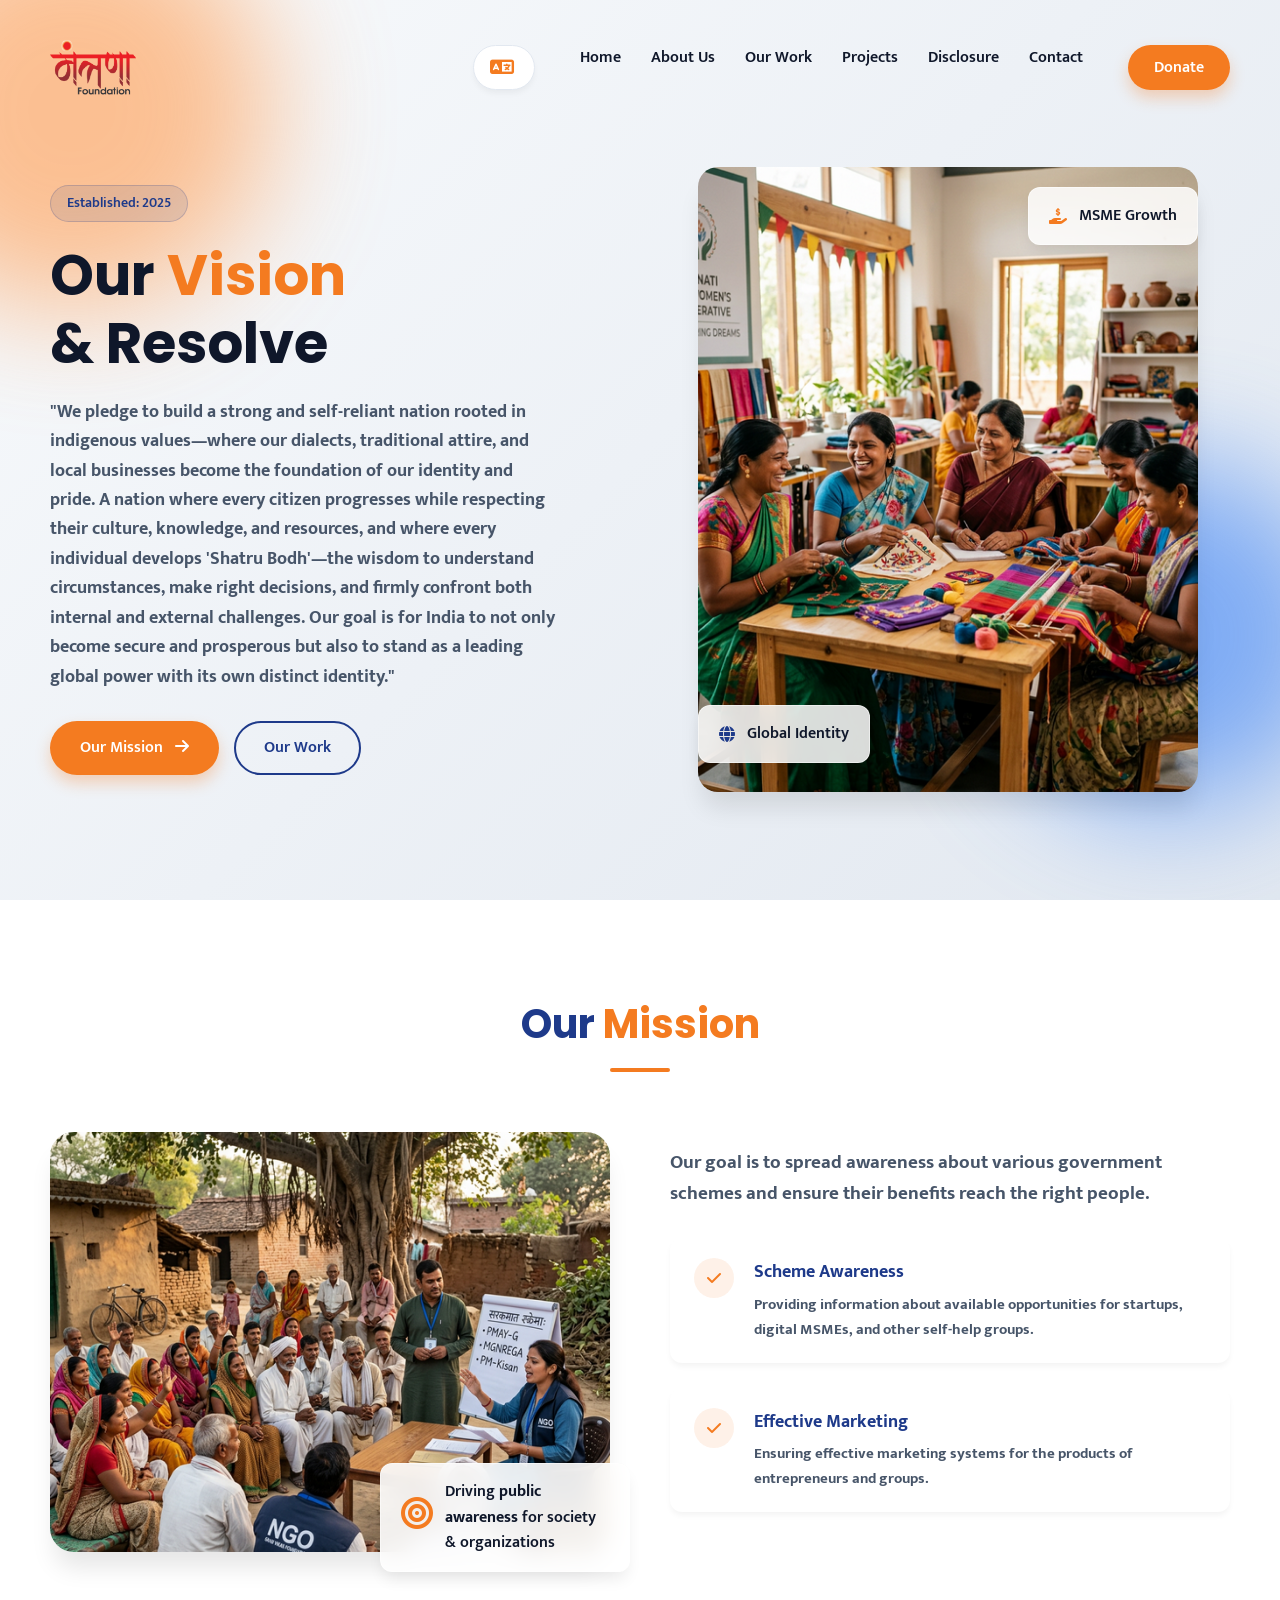
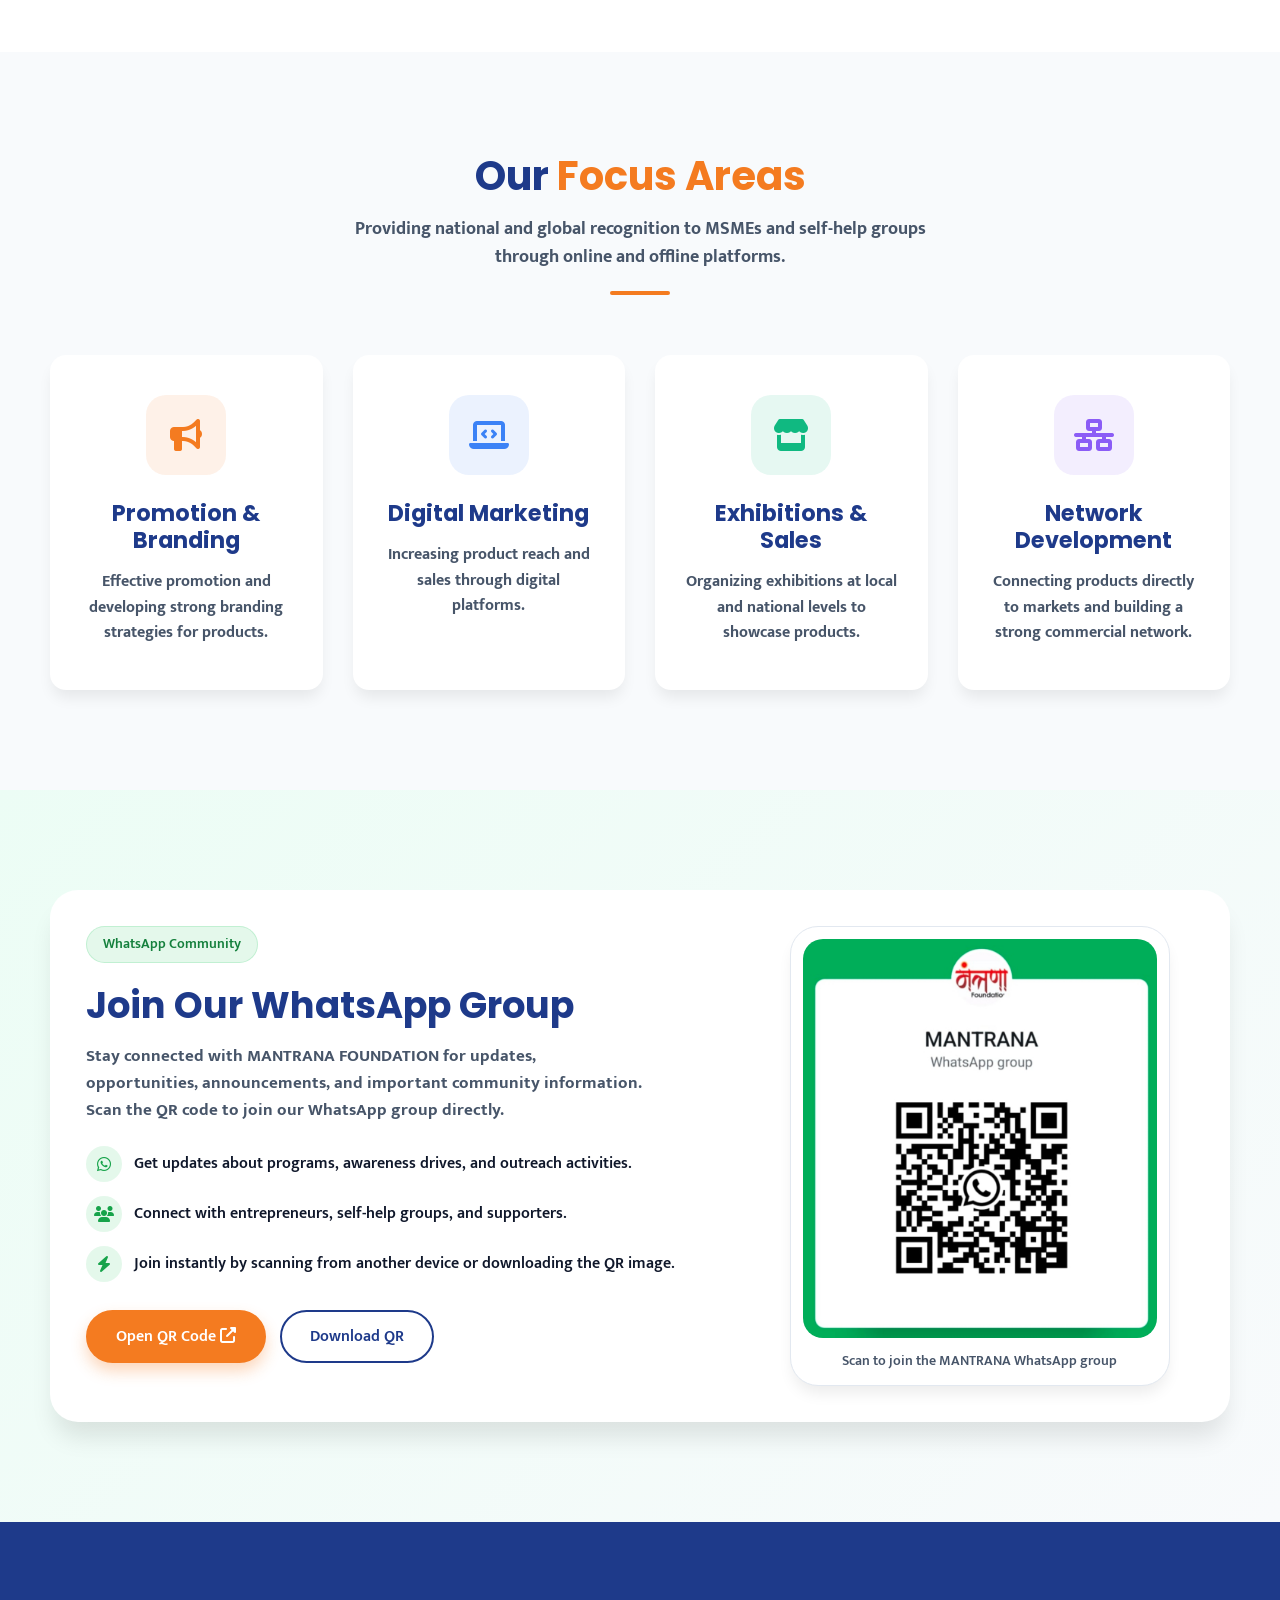
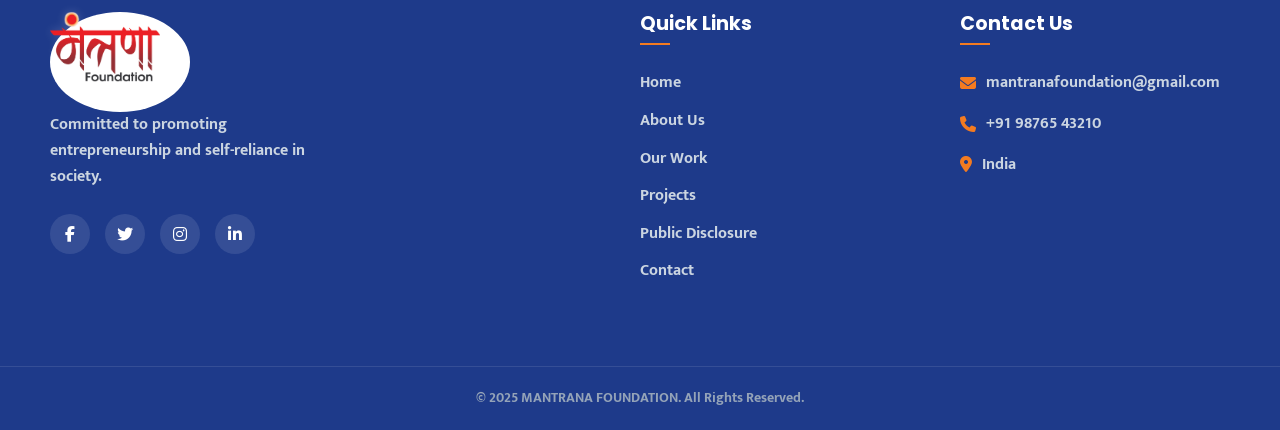
==== commit b71dc0ec: "ee" ====
--- a/index.html
+++ b/index.html
@@ -52,10 +52,11 @@
         <div class="container hero-container">
             <div class="hero-content">
                 <div class="badge">Established: 2025</div>
-                <h1 class="hero-title">Empowering <span>Entrepreneurship</span> & Self-Reliance</h1>
+                <h1 class="hero-title">Our <span>Vision</span><br> & Resolve</h1>
                 <p class="hero-subtitle">
-                    <strong>MANTRANA FOUNDATION</strong> was established to promote entrepreneurship and self-reliance
-                    in society. We are dedicated to empowering MSMEs, startups, and self-help groups.
+                    <strong>"We pledge to build a strong and self-reliant nation rooted in indigenous values—where our dialects, traditional attire, and local businesses become the foundation of our identity and pride. A nation where every citizen progresses while respecting their culture, knowledge, and resources, and where every individual develops 'Shatru Bodh'—the wisdom to understand circumstances, make right decisions, and firmly confront both internal and external challenges. Our goal is for India to not only become secure and prosperous but also to stand as a leading global power with its own distinct identity."
+
+
                 </p>
                 <div class="hero-actions">
                     <a href="#mission" class="btn btn-primary">Our Mission <i class="fas fa-arrow-right"></i></a>
@@ -198,17 +199,17 @@
                         </li>
                     </ul>
                     <div class="qr-community-actions">
-                        <a href="assets/WhatsApp Image 2026-04-08 at 12.09.59 PM.jpeg" target="_blank"
+                        <a href="assets/newqr.jpeg" target="_blank"
                             class="btn btn-primary">
                             Open QR Code <i class="fas fa-up-right-from-square"></i>
                         </a>
-                        <a href="assets/WhatsApp Image 2026-04-08 at 12.09.59 PM.jpeg" download class="btn btn-outline">
+                        <a href="assets/newqr.jpeg" download class="btn btn-outline">
                             Download QR
                         </a>
                     </div>
                 </div>
                 <div class="qr-preview">
-                    <img src="assets/WhatsApp Image 2026-04-08 at 12.09.59 PM.jpeg" alt="WhatsApp Group QR Code">
+                    <img src="assets/newqr.jpeg" alt="WhatsApp Group QR Code">
                     <p class="qr-preview-label">Scan to join the MANTRANA WhatsApp group</p>
                 </div>
             </div>
@@ -219,9 +220,11 @@
     <footer class="footer">
         <div class="container footer-container">
             <div class="footer-brand">
+                <div style="background-color: white; max-width: 140px; max-height: 100px;border-radius: 50%;padding: auto;">
                 <a href="#" class="logo footer-logo">
                     <img src="assets/Mantarna_Foundation_4.jpg-removebg-preview.png" alt="MANTRANA FOUNDATION Logo" class="logo-img">
                 </a>
+                </div>
                 <p class="footer-desc">Committed to promoting entrepreneurship and self-reliance in society.</p>
                 <div class="social-links">
                     <a href="#" class="social-link"><i class="fab fa-facebook-f"></i></a>
--- a/styles.css
+++ b/styles.css
@@ -47,7 +47,7 @@
 .container {
     max-width: 1200px;
     margin: 0 auto;
-    padding: 0 20px;
+    padding: 20px 10px;
 }
 
 .text-center {
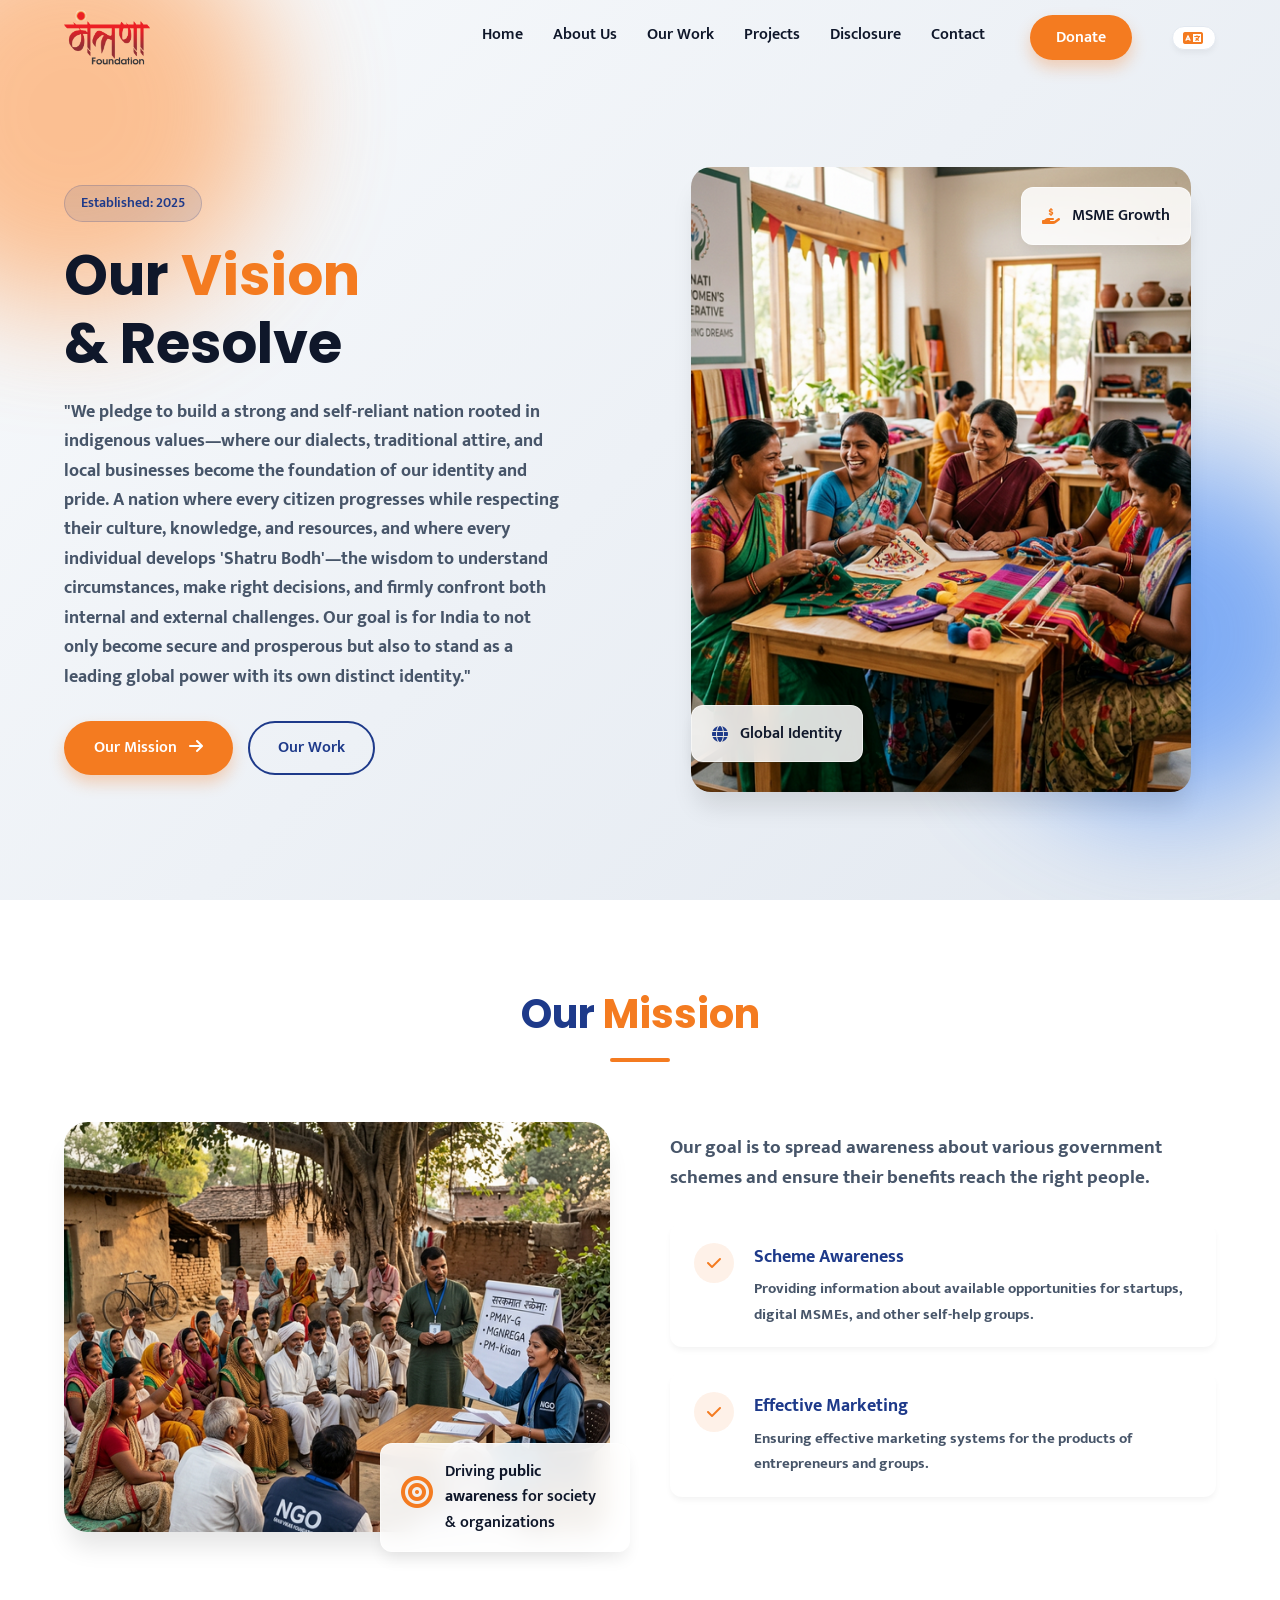
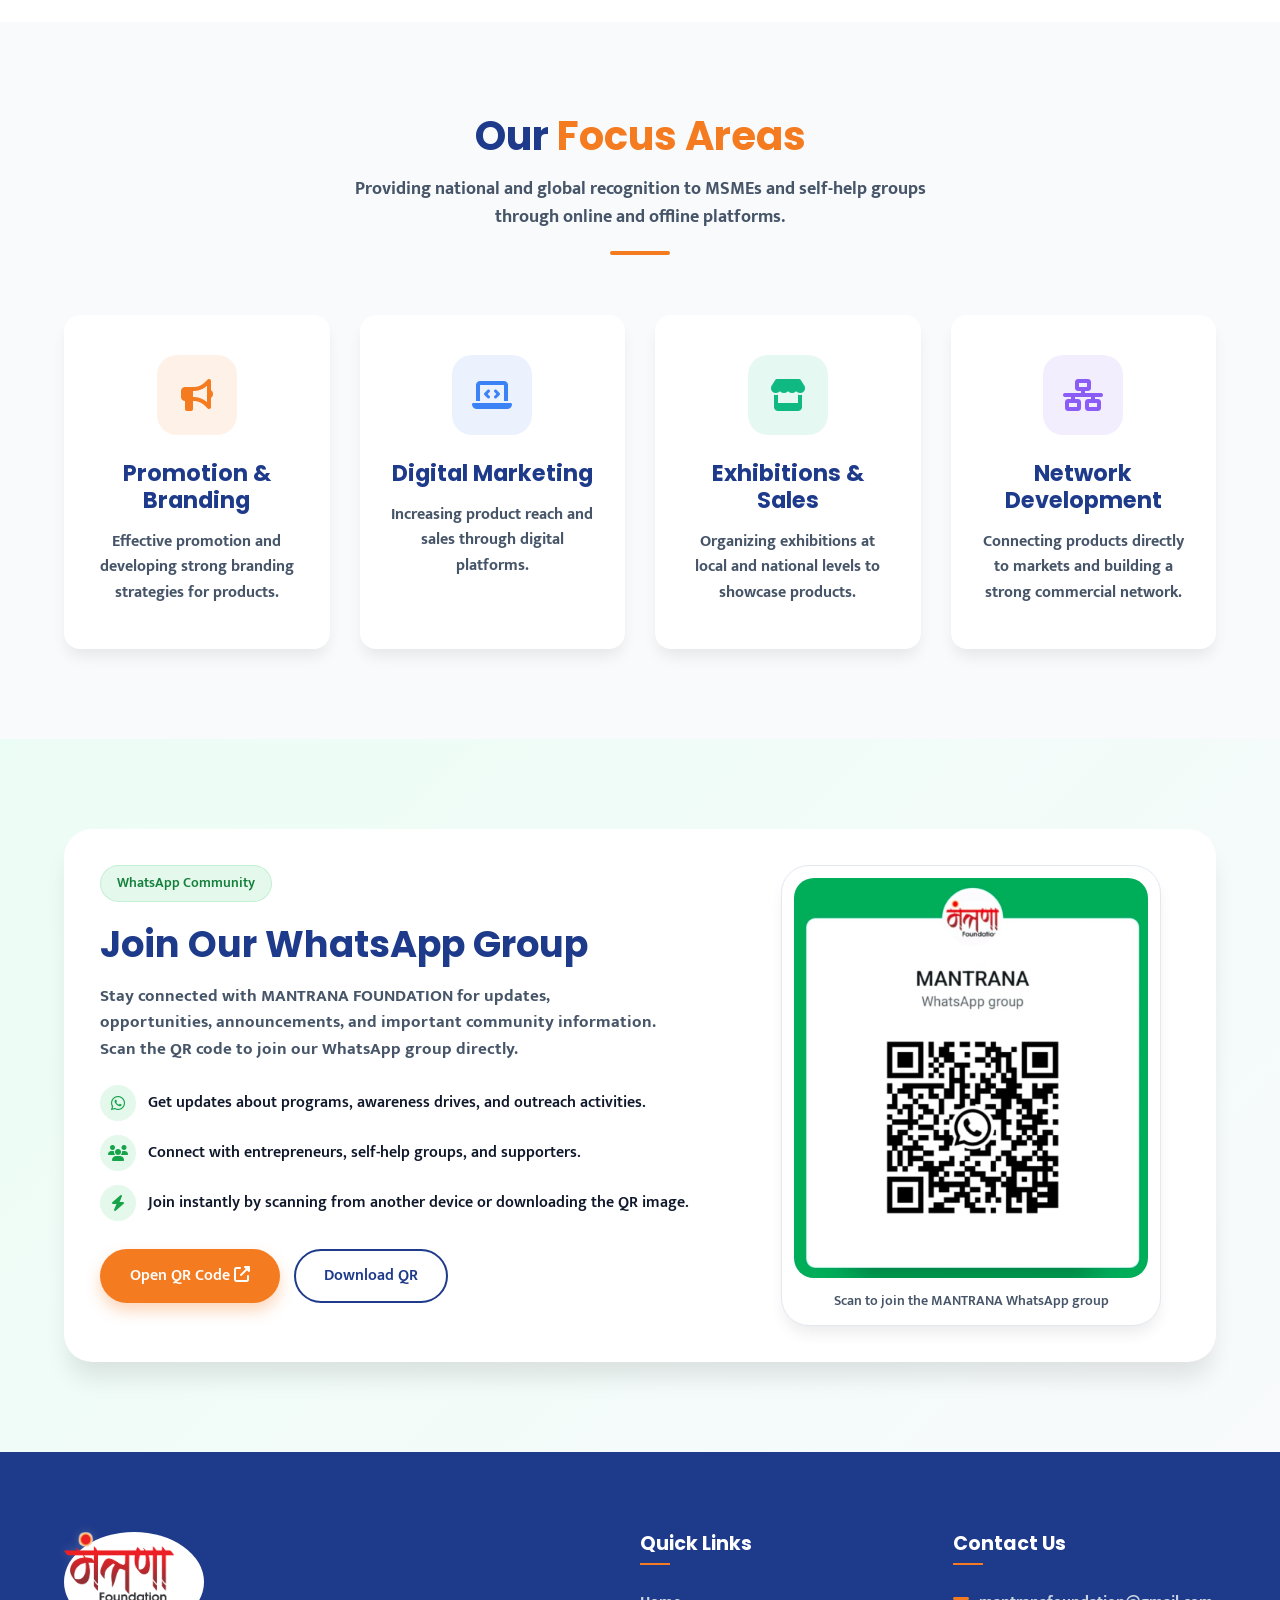
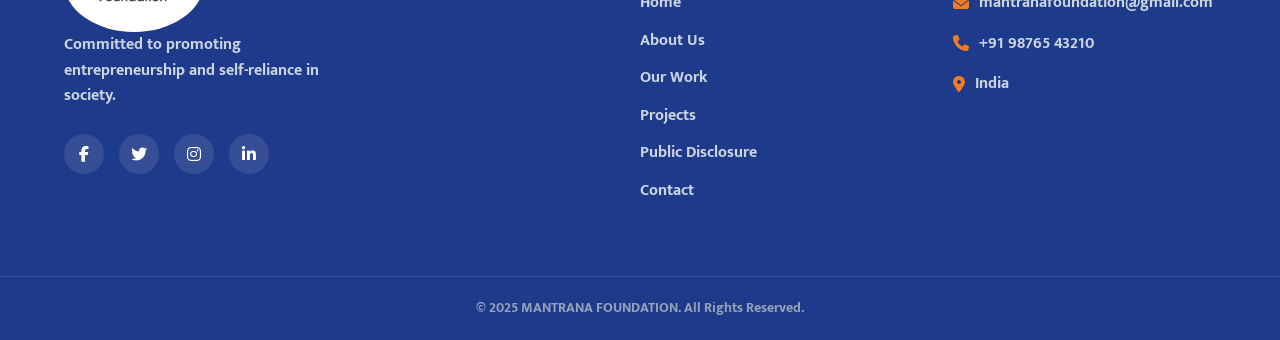
==== commit 3bfb3842: "op" ====
--- a/index.html
+++ b/index.html
@@ -24,10 +24,6 @@
                 <img src="assets/Mantarna_Foundation_4.jpg-removebg-preview.png" alt="MANTRANA FOUNDATION Logo" class="logo-img">
             </a>
             <div class="nav-links">
-                <div class="lang-selector">
-                    <span class="lang-label"><i class="fa-solid fa-language"></i></span>
-                    <div id="google_translate_element"></div>
-                </div>
                 <a href="index.html" class="nav-link active">Home</a>
                 <a href="about.html" class="nav-link">About Us</a>
                 <a href="services.html" class="nav-link">Our Work</a>
@@ -35,6 +31,10 @@
                 <a href="disclosure.html" class="nav-link">Disclosure</a>
                 <a href="contact.html" class="nav-link">Contact</a>
                 <a href="donate.html" class="btn btn-primary nav-donate-btn">Donate</a>
+                <div class="lang-selector">
+                    <span class="lang-label"><i class="fa-solid fa-language"></i></span>
+                    <div id="google_translate_element"></div>
+                </div>
             </div>
             <button class="menu-btn" aria-label="Toggle menu">
                 <i class="fas fa-bars"></i>
--- a/styles.css
+++ b/styles.css
@@ -1,65 +1,71 @@
 /* --- Base & Variables --- */
 :root {
-    --primary: #F47B20;
-    /* Vibrant Saffron */
-    --primary-light: #FF9A4D;
-    --primary-dark: #cc5c0c;
-    --secondary: #1E3A8A;
-    /* Deep Royal Blue */
-    --secondary-light: #3B82F6;
-    --text-dark: #0F172A;
-    --text-muted: #475569;
-    --bg-light: #F8FAFC;
-    --white: #FFFFFF;
-    --transition: all 0.3s cubic-bezier(0.25, 0.8, 0.25, 1);
-    --shadow-sm: 0 4px 6px -1px rgba(0, 0, 0, 0.05);
-    --shadow-md: 0 10px 15px -3px rgba(0, 0, 0, 0.08);
-    --shadow-lg: 0 20px 25px -5px rgba(0, 0, 0, 0.1);
+  --primary: #f47b20;
+  /* Vibrant Saffron */
+  --primary-light: #ff9a4d;
+  --primary-dark: #cc5c0c;
+  --secondary: #1e3a8a;
+  /* Deep Royal Blue */
+  --secondary-light: #3b82f6;
+  --text-dark: #0f172a;
+  --text-muted: #475569;
+  --bg-light: #f8fafc;
+  --white: #ffffff;
+  --transition: all 0.3s cubic-bezier(0.25, 0.8, 0.25, 1);
+  --shadow-sm: 0 4px 6px -1px rgba(0, 0, 0, 0.05);
+  --shadow-md: 0 10px 15px -3px rgba(0, 0, 0, 0.08);
+  --shadow-lg: 0 20px 25px -5px rgba(0, 0, 0, 0.1);
 }
 
 * {
-    margin: 0;
-    padding: 0;
-    box-sizing: border-box;
+  margin: 0;
+  padding: 0;
+  box-sizing: border-box;
+}
+
+.logo img {
+  height: 55px;
+  width: auto;
+  object-fit: contain;
 }
 
 html {
-    scroll-behavior: smooth;
+  scroll-behavior: smooth;
 }
 
 body {
-    font-family: 'Mukta', 'Poppins', sans-serif;
-    color: var(--text-dark);
-    background-color: var(--white);
-    line-height: 1.6;
-    overflow-x: hidden;
+  font-family: "Mukta", "Poppins", sans-serif;
+  color: var(--text-dark);
+  background-color: var(--white);
+  line-height: 1.6;
+  overflow-x: hidden;
 }
 
 a {
-    text-decoration: none;
-    color: inherit;
+  text-decoration: none;
+  color: inherit;
 }
 
 ul {
-    list-style: none;
+  list-style: none;
 }
 
 .container {
-    max-width: 1200px;
-    margin: 0 auto;
-    padding: 20px 10px;
+  max-width: 1200px;
+  margin: 0 auto;
+  padding: 10px 24px;
 }
 
 .text-center {
-    text-align: center;
+  text-align: center;
 }
 
 .section {
-    padding: 80px 0;
+  padding: 80px 0;
 }
 
 .bg-light {
-    background-color: var(--bg-light);
+  background-color: var(--bg-light);
 }
 
 /* --- Utilities & Typography --- */
@@ -69,1483 +75,1589 @@
 h4,
 h5,
 h6 {
-    font-family: 'Poppins', 'Mukta', sans-serif;
-    font-weight: 700;
-    line-height: 1.2;
+  font-family: "Poppins", "Mukta", sans-serif;
+  font-weight: 700;
+  line-height: 1.2;
 }
 
 .btn {
-    display: inline-block;
-    padding: 12px 28px;
-    border-radius: 50px;
-    font-weight: 600;
-    font-size: 1rem;
-    cursor: pointer;
-    transition: var(--transition);
-    border: 2px solid transparent;
+  display: inline-block;
+  padding: 12px 28px;
+  border-radius: 50px;
+  font-weight: 600;
+  font-size: 1rem;
+  cursor: pointer;
+  transition: var(--transition);
+  border: 2px solid transparent;
 }
 
 .btn-primary {
-    background-color: var(--primary);
-    color: var(--white);
-    box-shadow: 0 8px 15px rgba(244, 123, 32, 0.3);
+  background-color: var(--primary);
+  color: var(--white);
+  box-shadow: 0 8px 15px rgba(244, 123, 32, 0.3);
 }
 
 .btn-primary:hover {
-    background-color: var(--primary-dark);
-    transform: translateY(-2px);
-    box-shadow: 0 12px 20px rgba(244, 123, 32, 0.4);
+  background-color: var(--primary-dark);
+  transform: translateY(-2px);
+  box-shadow: 0 12px 20px rgba(244, 123, 32, 0.4);
 }
 
 .btn-outline {
-    background-color: transparent;
-    border-color: var(--secondary);
-    color: var(--secondary);
+  background-color: transparent;
+  border-color: var(--secondary);
+  color: var(--secondary);
 }
 
 .btn-outline:hover {
-    background-color: var(--secondary);
-    color: var(--white);
-    transform: translateY(-2px);
+  background-color: var(--secondary);
+  color: var(--white);
+  transform: translateY(-2px);
 }
 
 .text-primary {
-    color: var(--primary);
+  color: var(--primary);
 }
 
 .text-secondary {
-    color: var(--secondary);
+  color: var(--secondary);
 }
 
 .text-xl {
-    font-size: 1.2rem;
+  font-size: 1.2rem;
 }
 
 /* --- Navbar --- */
 .navbar {
-    position: fixed;
-    top: 0;
-    left: 0;
-    width: 100%;
-    padding: 20px 0;
-    z-index: 1000;
-    transition: var(--transition);
-    background: transparent;
+  position: fixed;
+  top: 0;
+  left: 0;
+  width: 100%;
+  padding: 0px 0;
+  z-index: 1000;
+  transition: var(--transition);
+  background: transparent;
 }
 
 .navbar.scrolled {
-    background: rgba(255, 255, 255, 0.95);
-    backdrop-filter: blur(10px);
-    padding: 15px 0;
-    box-shadow: var(--shadow-sm);
+  background: rgba(255, 255, 255, 0.95);
+  backdrop-filter: blur(10px);
+  padding: 8px 0;
+  box-shadow: var(--shadow-sm);
 }
 
 .nav-container {
-    display: flex;
-    justify-content: space-between;
-    align-items: center;
+  display: flex;
+  justify-content: space-between;
+  align-items: center;
 }
 
 .logo {
-    display: flex;
-    align-items: center;
-    gap: 10px;
-    transition: var(--transition);
+  display: flex;
+  align-items: center;
+  gap: 10px;
+  transition: var(--transition);
 }
 
 .logo-img {
-    height: 55px; /* Optimal height for navbar */
-    width: auto;
-    object-fit: contain;
-    transition: var(--transition);
+  height: 45px;
+  width: auto;
+  object-fit: contain;
+  transition: var(--transition);
 }
 
 .logo:hover .logo-img {
-    transform: scale(1.05);
+  transform: scale(1.05);
 }
 
 .nav-links {
-    display: flex;
-    gap: 30px;
+  display: flex;
+  align-items: center;
+  gap: 30px;
 }
 
 .nav-link {
-    font-weight: 600;
-    color: var(--text-dark);
-    position: relative;
-    padding-bottom: 5px;
+  font-weight: 600;
+  color: var(--text-dark);
+  position: relative;
+  padding-bottom: 5px;
 }
 
 .nav-donate-btn {
-    padding: 8px 24px !important;
-    margin-left: 15px;
+  padding: 8px 24px !important;
+  margin-left: 15px;
 }
 
 .nav-link::after {
-    content: '';
-    position: absolute;
-    bottom: 0;
-    left: 0;
-    width: 0;
-    height: 2px;
-    background-color: var(--primary);
-    transition: var(--transition);
+  content: "";
+  position: absolute;
+  bottom: 0;
+  left: 0;
+  width: 0;
+  height: 2px;
+  background-color: var(--primary);
+  transition: var(--transition);
 }
 
 .nav-link:hover::after {
-    width: 100%;
+  width: 100%;
 }
 
 .navbar.scrolled .logo,
 .navbar.scrolled .nav-link {
-    color: var(--text-dark);
+  color: var(--text-dark);
 }
 
 .menu-btn {
-    display: none;
-    font-size: 1.5rem;
-    background: none;
-    border: none;
-    color: var(--text-dark);
-    cursor: pointer;
+  display: none;
+  font-size: 1.5rem;
+  background: none;
+  border: none;
+  color: var(--text-dark);
+  cursor: pointer;
 }
 
 /* --- Hero Section --- */
 .hero {
-    position: relative;
-    padding: 160px 0 100px;
-    min-height: 100vh;
-    display: flex;
-    align-items: center;
-    background: linear-gradient(135deg, #F8FAFC 0%, #E2E8F0 100%);
-    overflow: hidden;
+  position: relative;
+  padding: 160px 0 100px;
+  min-height: 100vh;
+  display: flex;
+  align-items: center;
+  background: linear-gradient(135deg, #f8fafc 0%, #e2e8f0 100%);
+  overflow: hidden;
 }
 
 .hero-shapes .shape {
-    position: absolute;
-    border-radius: 50%;
-    filter: blur(60px);
-    z-index: 0;
-    opacity: 0.6;
+  position: absolute;
+  border-radius: 50%;
+  filter: blur(60px);
+  z-index: 0;
+  opacity: 0.6;
 }
 
 .shape-1 {
-    top: -10%;
-    left: -10%;
-    width: 400px;
-    height: 400px;
-    background: var(--primary-light);
+  top: -10%;
+  left: -10%;
+  width: 400px;
+  height: 400px;
+  background: var(--primary-light);
 }
 
 .shape-2 {
-    bottom: 10%;
-    right: -5%;
-    width: 350px;
-    height: 350px;
-    background: var(--secondary-light);
-    opacity: 0.4;
+  bottom: 10%;
+  right: -5%;
+  width: 350px;
+  height: 350px;
+  background: var(--secondary-light);
+  opacity: 0.4;
 }
 
 .hero-container {
-    position: relative;
-    z-index: 1;
-    display: grid;
-    grid-template-columns: 1fr 1fr;
-    gap: 50px;
-    align-items: center;
+  position: relative;
+  z-index: 1;
+  display: grid;
+  grid-template-columns: 1fr 1fr;
+  gap: 50px;
+  align-items: center;
 }
 
 .badge {
-    display: inline-block;
-    padding: 6px 16px;
-    background: rgba(30, 58, 138, 0.1);
-    color: var(--secondary);
-    border-radius: 50px;
-    font-weight: 600;
-    font-size: 0.9rem;
-    margin-bottom: 20px;
-    border: 1px solid rgba(30, 58, 138, 0.2);
+  display: inline-block;
+  padding: 6px 16px;
+  background: rgba(30, 58, 138, 0.1);
+  color: var(--secondary);
+  border-radius: 50px;
+  font-weight: 600;
+  font-size: 0.9rem;
+  margin-bottom: 20px;
+  border: 1px solid rgba(30, 58, 138, 0.2);
 }
 
 .hero-title {
-    font-size: 3.5rem;
-    color: var(--text-dark);
-    margin-bottom: 20px;
+  font-size: 3.5rem;
+  color: var(--text-dark);
+  margin-bottom: 20px;
 }
 
 .hero-title span {
-    color: var(--primary);
+  color: var(--primary);
 }
 
 .hero-subtitle {
-    font-size: 1.15rem;
-    color: var(--text-muted);
-    margin-bottom: 30px;
-    max-width: 90%;
+  font-size: 1.15rem;
+  color: var(--text-muted);
+  margin-bottom: 30px;
+  max-width: 90%;
 }
 
 .hero-actions {
-    display: flex;
-    gap: 15px;
+  display: flex;
+  gap: 15px;
 }
 
 .hero-actions .btn i {
-    margin-left: 8px;
+  margin-left: 8px;
 }
 
 .hero-image {
-    position: relative;
+  position: relative;
 }
 
 .hero-img-wrapper {
-    position: relative;
-    width: 100%;
-    height: 450px;
-    display: flex;
-    justify-content: center;
-    align-items: center;
+  position: relative;
+  width: 100%;
+  height: 450px;
+  display: flex;
+  justify-content: center;
+  align-items: center;
 }
 
 .hero-img-container {
-    position: relative;
-    width: 100%;
-    max-width: 500px;
-    margin: 0 auto;
+  position: relative;
+  width: 100%;
+  max-width: 500px;
+  margin: 0 auto;
 }
 
 .hero-real-image {
-    width: 100%;
-    height: auto;
-    border-radius: 20px;
-    box-shadow: var(--shadow-lg);
-    display: block;
-    object-fit: cover;
-    aspect-ratio: 4/5;
+  width: 100%;
+  height: auto;
+  border-radius: 20px;
+  box-shadow: var(--shadow-lg);
+  display: block;
+  object-fit: cover;
+  aspect-ratio: 4/5;
 }
 
 .image-overlay-card {
-    position: absolute;
-    animation: pulseFloat 5s ease-in-out infinite;
-    z-index: 2;
+  position: absolute;
+  animation: pulseFloat 5s ease-in-out infinite;
+  z-index: 2;
 }
 
 @keyframes float {
-
-    0%,
-    100% {
-        transform: rotate(45deg) translateY(0);
-    }
-
-    50% {
-        transform: rotate(45deg) translateY(-15px);
-    }
+  0%,
+  100% {
+    transform: rotate(45deg) translateY(0);
+  }
+
+  50% {
+    transform: rotate(45deg) translateY(-15px);
+  }
 }
 
 .glass-card {
-    background: rgba(255, 255, 255, 0.85);
-    backdrop-filter: blur(12px);
-    border: 1px solid rgba(255, 255, 255, 0.5);
-    padding: 15px 20px;
-    border-radius: 12px;
-    box-shadow: var(--shadow-md);
-    display: flex;
-    align-items: center;
-    gap: 12px;
-    font-weight: 600;
+  background: rgba(255, 255, 255, 0.85);
+  backdrop-filter: blur(12px);
+  border: 1px solid rgba(255, 255, 255, 0.5);
+  padding: 15px 20px;
+  border-radius: 12px;
+  box-shadow: var(--shadow-md);
+  display: flex;
+  align-items: center;
+  gap: 12px;
+  font-weight: 600;
 }
 
 .floating-card {
-    position: absolute;
-    animation: pulseFloat 5s ease-in-out infinite;
+  position: absolute;
+  animation: pulseFloat 5s ease-in-out infinite;
 }
 
 .floating-card i {
-    font-size: 1.5rem;
+  font-size: 1.5rem;
 }
 
 .top-right {
-    top: 20px;
-    right: 0;
-    animation-delay: 1s;
+  top: 20px;
+  right: 0;
+  animation-delay: 1s;
 }
 
 .bottom-left {
-    bottom: 30px;
-    left: 0;
-    animation-delay: 2s;
+  bottom: 30px;
+  left: 0;
+  animation-delay: 2s;
 }
 
 @keyframes pulseFloat {
-
-    0%,
-    100% {
-        transform: translateY(0);
-    }
-
-    50% {
-        transform: translateY(-10px);
-    }
+  0%,
+  100% {
+    transform: translateY(0);
+  }
+
+  50% {
+    transform: translateY(-10px);
+  }
 }
 
 /* --- Section Headers --- */
 .section-header {
-    margin-bottom: 60px;
+  margin-bottom: 60px;
 }
 
 .section-title {
-    font-size: 2.5rem;
-    color: var(--secondary);
-    margin-bottom: 15px;
+  font-size: 2.5rem;
+  color: var(--secondary);
+  margin-bottom: 15px;
 }
 
 .section-title span {
-    color: var(--primary);
+  color: var(--primary);
 }
 
 .section-subtitle {
-    font-size: 1.1rem;
-    color: var(--text-muted);
-    max-width: 600px;
-    margin: 0 auto;
+  font-size: 1.1rem;
+  color: var(--text-muted);
+  max-width: 600px;
+  margin: 0 auto;
 }
 
 .section-divider {
-    height: 4px;
-    width: 60px;
-    background: var(--primary);
-    margin: 20px auto 0;
-    border-radius: 2px;
+  height: 4px;
+  width: 60px;
+  background: var(--primary);
+  margin: 20px auto 0;
+  border-radius: 2px;
 }
 
 /* --- Mission Section --- */
 .mission-grid {
-    display: grid;
-    grid-template-columns: 1fr 1fr;
-    gap: 60px;
-    align-items: center;
+  display: grid;
+  grid-template-columns: 1fr 1fr;
+  gap: 60px;
+  align-items: center;
 }
 
 .mission-image-container {
-    position: relative;
-    width: 100%;
+  position: relative;
+  width: 100%;
 }
 
 .mission-real-image {
-    width: 100%;
-    height: auto;
-    border-radius: 24px;
-    box-shadow: var(--shadow-lg);
-    object-fit: cover;
-    aspect-ratio: 4/3;
-    display: block;
+  width: 100%;
+  height: auto;
+  border-radius: 24px;
+  box-shadow: var(--shadow-lg);
+  object-fit: cover;
+  aspect-ratio: 4/3;
+  display: block;
 }
 
 .mission-highlight-card {
-    position: absolute;
-    bottom: -20px;
-    right: -20px;
-    max-width: 250px;
-    z-index: 2;
-    background: rgba(255, 255, 255, 0.9);
-}
-
-
-
-
+  position: absolute;
+  bottom: -20px;
+  right: -20px;
+  max-width: 250px;
+  z-index: 2;
+  background: rgba(255, 255, 255, 0.9);
+}
 
 .mission-text {
-    margin-bottom: 30px;
-    color: var(--text-muted);
+  margin-bottom: 30px;
+  color: var(--text-muted);
 }
 
 .mission-list li {
-    display: flex;
-    gap: 20px;
-    margin-bottom: 25px;
-    background: var(--white);
-    padding: 20px;
-    border-radius: 12px;
-    box-shadow: var(--shadow-sm);
-    transition: var(--transition);
-    border-left: 4px solid transparent;
+  display: flex;
+  gap: 20px;
+  margin-bottom: 25px;
+  background: var(--white);
+  padding: 20px;
+  border-radius: 12px;
+  box-shadow: var(--shadow-sm);
+  transition: var(--transition);
+  border-left: 4px solid transparent;
 }
 
 .mission-list li:hover {
-    transform: translateX(10px);
-    border-left-color: var(--primary);
-    box-shadow: var(--shadow-md);
+  transform: translateX(10px);
+  border-left-color: var(--primary);
+  box-shadow: var(--shadow-md);
 }
 
 .list-icon {
-    width: 40px;
-    height: 40px;
-    background: rgba(244, 123, 32, 0.1);
-    color: var(--primary);
-    border-radius: 50%;
-    display: flex;
-    justify-content: center;
-    align-items: center;
-    flex-shrink: 0;
+  width: 40px;
+  height: 40px;
+  background: rgba(244, 123, 32, 0.1);
+  color: var(--primary);
+  border-radius: 50%;
+  display: flex;
+  justify-content: center;
+  align-items: center;
+  flex-shrink: 0;
 }
 
 .list-text strong {
-    display: block;
-    font-size: 1.1rem;
-    margin-bottom: 5px;
-    color: var(--secondary);
+  display: block;
+  font-size: 1.1rem;
+  margin-bottom: 5px;
+  color: var(--secondary);
 }
 
 .list-text span {
-    color: var(--text-muted);
-    font-size: 0.95rem;
+  color: var(--text-muted);
+  font-size: 0.95rem;
 }
 
 /* --- Services Section --- */
 .services-grid {
-    display: grid;
-    grid-template-columns: repeat(auto-fit, minmax(250px, 1fr));
+  display: grid;
+  grid-template-columns: repeat(auto-fit, minmax(250px, 1fr));
+  gap: 30px;
+}
+
+.service-card {
+  background: var(--white);
+  padding: 40px 30px;
+  border-radius: 16px;
+  text-align: center;
+  box-shadow: var(--shadow-md);
+  transition: var(--transition);
+  border-bottom: 4px solid transparent;
+}
+
+.service-card:hover {
+  transform: translateY(-10px);
+  box-shadow: var(--shadow-lg);
+  border-bottom-color: var(--primary);
+}
+
+.service-icon {
+  width: 80px;
+  height: 80px;
+  border-radius: 20px;
+  display: flex;
+  justify-content: center;
+  align-items: center;
+  margin: 0 auto 25px;
+  font-size: 2rem;
+  transition: var(--transition);
+}
+
+.wrapper-1 {
+  background: rgba(244, 123, 32, 0.1);
+  color: #f47b20;
+}
+
+.wrapper-2 {
+  background: rgba(59, 130, 246, 0.1);
+  color: #3b82f6;
+}
+
+.wrapper-3 {
+  background: rgba(16, 185, 129, 0.1);
+  color: #10b981;
+}
+
+.wrapper-4 {
+  background: rgba(139, 92, 246, 0.1);
+  color: #8b5cf6;
+}
+
+.service-card:hover .service-icon {
+  transform: scale(1.1) rotate(5deg);
+}
+
+.service-title {
+  font-size: 1.4rem;
+  margin-bottom: 15px;
+  color: var(--secondary);
+}
+
+.service-desc {
+  color: var(--text-muted);
+}
+
+/* --- WhatsApp QR Section --- */
+.qr-community {
+  padding: 80px 0;
+  background: linear-gradient(135deg, #ecfdf5 0%, #f8fafc 100%);
+}
+
+.qr-community-card {
+  display: grid;
+  grid-template-columns: 1.2fr 0.8fr;
+  gap: 36px;
+  align-items: start;
+  background: var(--white);
+  border-radius: 28px;
+  padding: 36px;
+  box-shadow: var(--shadow-lg);
+}
+
+.qr-community-copy .badge {
+  background: rgba(34, 197, 94, 0.12);
+  color: #15803d;
+  border-color: rgba(34, 197, 94, 0.18);
+}
+
+.qr-community-title {
+  font-size: 2.3rem;
+  color: var(--secondary);
+  margin-bottom: 16px;
+}
+
+.qr-community-text {
+  color: var(--text-muted);
+  font-size: 1.05rem;
+  margin-bottom: 22px;
+  max-width: 560px;
+}
+
+.qr-community-points {
+  display: grid;
+  gap: 14px;
+  margin-bottom: 28px;
+}
+
+.qr-community-points li {
+  display: flex;
+  align-items: center;
+  gap: 12px;
+  color: var(--text-dark);
+  font-weight: 600;
+}
+
+.qr-community-points i {
+  width: 36px;
+  height: 36px;
+  border-radius: 50%;
+  display: flex;
+  align-items: center;
+  justify-content: center;
+  background: rgba(34, 197, 94, 0.12);
+  color: #16a34a;
+  flex-shrink: 0;
+}
+
+.qr-community-actions {
+  display: flex;
+  gap: 14px;
+  flex-wrap: wrap;
+}
+
+.qr-preview {
+  background: #ffffff;
+  border: 1px solid #e2e8f0;
+  border-radius: 28px;
+  padding: 12px;
+  text-align: center;
+  width: 100%;
+  max-width: 380px;
+  justify-self: center;
+  align-self: start;
+  box-shadow: var(--shadow-md);
+}
+
+.qr-preview img {
+  width: 100%;
+  max-width: none;
+  height: auto;
+  border-radius: 20px;
+  display: block;
+  margin: 0 auto 12px;
+}
+
+.qr-preview-label {
+  color: var(--text-muted);
+  font-size: 0.9rem;
+  font-weight: 600;
+}
+
+/* --- Footer --- */
+.footer {
+  background-color: var(--secondary);
+  color: var(--white);
+  padding: 70px 0 20px;
+}
+
+.footer-container {
+  display: grid;
+  grid-template-columns: 2fr 1fr 1fr;
+  gap: 50px;
+  margin-bottom: 50px;
+}
+
+.footer-logo {
+  margin-bottom: 25px;
+  display: inline-block;
+}
+
+.footer-logo .logo-img {
+  height: 70px; /* Slightly larger for footer */
+  filter: drop-shadow(0 0 5px rgba(255, 255, 255, 0.2));
+}
+
+.footer-desc {
+  color: #cbd5e1;
+  margin-bottom: 25px;
+  max-width: 300px;
+}
+
+.social-links {
+  display: flex;
+  gap: 15px;
+}
+
+.social-link {
+  width: 40px;
+  height: 40px;
+  background: rgba(255, 255, 255, 0.1);
+  display: flex;
+  justify-content: center;
+  align-items: center;
+  border-radius: 50%;
+  color: var(--white);
+  transition: var(--transition);
+}
+
+.social-link:hover {
+  background: var(--primary);
+  transform: translateY(-3px);
+}
+
+.footer-title {
+  font-size: 1.2rem;
+  margin-bottom: 25px;
+  position: relative;
+  padding-bottom: 10px;
+}
+
+.footer-title::after {
+  content: "";
+  position: absolute;
+  bottom: 0;
+  left: 0;
+  width: 30px;
+  height: 2px;
+  background: var(--primary);
+}
+
+.footer-links ul li {
+  margin-bottom: 12px;
+}
+
+.footer-links ul li a {
+  color: #cbd5e1;
+  transition: var(--transition);
+}
+
+.footer-links ul li a:hover {
+  color: var(--primary);
+  padding-left: 5px;
+}
+
+.footer-contact ul li {
+  margin-bottom: 15px;
+  display: flex;
+  align-items: center;
+  gap: 10px;
+  color: #cbd5e1;
+}
+
+.footer-contact ul li i {
+  color: var(--primary);
+}
+
+.footer-bottom {
+  text-align: center;
+  padding-top: 20px;
+  border-top: 1px solid rgba(255, 255, 255, 0.1);
+  color: #94a3b8;
+  font-size: 0.9rem;
+}
+
+/* --- Page Hero (Inner Pages) --- */
+.page-hero {
+  position: relative;
+  padding: 160px 0 80px;
+  background: linear-gradient(135deg, #0f172a 0%, #1e3a8a 60%, #3b82f6 100%);
+  overflow: hidden;
+  text-align: center;
+}
+
+.page-hero-shapes .shape {
+  position: absolute;
+  border-radius: 50%;
+  filter: blur(80px);
+  opacity: 0.3;
+}
+
+.page-hero .shape-1 {
+  top: -20%;
+  left: -10%;
+  width: 400px;
+  height: 400px;
+  background: var(--primary);
+}
+
+.page-hero .shape-2 {
+  bottom: -10%;
+  right: -5%;
+  width: 350px;
+  height: 350px;
+  background: var(--secondary-light);
+}
+
+.page-hero-content {
+  position: relative;
+  z-index: 1;
+}
+
+.page-hero .badge {
+  background: rgba(244, 123, 32, 0.2);
+  color: var(--primary-light);
+  border-color: rgba(244, 123, 32, 0.3);
+}
+
+.page-hero-title {
+  font-size: 3rem;
+  color: var(--white);
+  margin-bottom: 20px;
+}
+
+.page-hero-title span {
+  color: var(--primary);
+}
+
+.page-hero-subtitle {
+  font-size: 1.15rem;
+  color: #cbd5e1;
+  max-width: 650px;
+  margin: 0 auto;
+}
+
+/* --- Disclosure Section --- */
+.disclosure-section {
+  padding: 80px 0;
+}
+
+.documents-grid {
+  display: flex;
+  flex-direction: column;
+  gap: 20px;
+  max-width: 800px;
+  margin: 0 auto;
+}
+
+.document-card {
+  background: var(--white);
+  border-radius: 16px;
+  padding: 28px;
+  box-shadow: var(--shadow-sm);
+  display: flex;
+  align-items: center;
+  gap: 20px;
+  transition: var(--transition);
+  border: 1px solid rgba(0, 0, 0, 0.04);
+  position: relative;
+  overflow: hidden;
+}
+
+.document-card::before {
+  content: "";
+  position: absolute;
+  top: 0;
+  left: 0;
+  width: 4px;
+  height: 100%;
+  background: var(--primary);
+  transform: scaleY(0);
+  transition: var(--transition);
+  border-radius: 4px 0 0 4px;
+}
+
+.document-card:hover {
+  transform: translateY(-4px);
+  box-shadow: var(--shadow-lg);
+}
+
+.document-card:hover::before {
+  transform: scaleY(1);
+}
+
+.document-icon {
+  width: 56px;
+  height: 56px;
+  border-radius: 14px;
+  background: linear-gradient(135deg, #fee2e2, #fecaca);
+  color: #dc2626;
+  display: flex;
+  justify-content: center;
+  align-items: center;
+  font-size: 1.5rem;
+  flex-shrink: 0;
+}
+
+.document-info {
+  flex: 1;
+  min-width: 0;
+}
+
+.document-title {
+  font-size: 1.05rem;
+  font-weight: 700;
+  color: var(--text-dark);
+  margin-bottom: 4px;
+  white-space: nowrap;
+  overflow: hidden;
+  text-overflow: ellipsis;
+}
+
+.document-desc {
+  font-size: 0.85rem;
+  color: var(--text-muted);
+  line-height: 1.4;
+}
+
+.document-actions {
+  display: flex;
+  gap: 8px;
+  flex-shrink: 0;
+}
+
+.doc-btn {
+  display: inline-flex;
+  align-items: center;
+  gap: 6px;
+  padding: 8px 16px;
+  border-radius: 8px;
+  font-size: 0.85rem;
+  font-weight: 600;
+  transition: var(--transition);
+  cursor: pointer;
+  text-decoration: none;
+}
+
+.doc-btn-view {
+  background: rgba(30, 58, 138, 0.08);
+  color: var(--secondary);
+}
+
+.doc-btn-view:hover {
+  background: var(--secondary);
+  color: var(--white);
+  transform: translateY(-1px);
+}
+
+.doc-btn-download {
+  background: rgba(244, 123, 32, 0.1);
+  color: var(--primary);
+  padding: 8px 12px;
+}
+
+.doc-btn-download:hover {
+  background: var(--primary);
+  color: var(--white);
+  transform: translateY(-1px);
+}
+
+/* --- Images Gallery --- */
+.images-grid {
+  display: grid;
+  grid-template-columns: repeat(auto-fit, minmax(300px, 1fr));
+  gap: 30px;
+  max-width: 800px;
+  margin: 0 auto;
+}
+
+.image-card {
+  border-radius: 16px;
+  overflow: hidden;
+  box-shadow: var(--shadow-md);
+  transition: var(--transition);
+  background: var(--white);
+}
+
+.image-card:hover {
+  transform: translateY(-6px);
+  box-shadow: var(--shadow-lg);
+}
+
+.image-card-inner {
+  overflow: hidden;
+  aspect-ratio: 4/3;
+}
+
+.image-card-inner img {
+  width: 100%;
+  height: 100%;
+  object-fit: cover;
+  transition: transform 0.5s ease;
+}
+
+.image-card:hover .image-card-inner img {
+  transform: scale(1.05);
+}
+
+.image-card-footer {
+  padding: 16px 20px;
+  display: flex;
+  justify-content: space-between;
+  align-items: center;
+  border-top: 1px solid rgba(0, 0, 0, 0.05);
+}
+
+.image-card-footer span {
+  font-weight: 600;
+  color: var(--text-muted);
+  font-size: 0.9rem;
+}
+
+.image-card-footer span i {
+  color: var(--primary);
+  margin-right: 8px;
+}
+
+/* --- Responsive Design --- */
+@media (max-width: 992px) {
+  .hero-container,
+  .mission-grid {
+    grid-template-columns: 1fr;
+    gap: 40px;
+  }
+
+  .hero-title {
+    font-size: 2.8rem;
+  }
+
+  .hero-content {
+    text-align: center;
+    order: 2;
+  }
+
+  .hero-actions {
+    justify-content: center;
+  }
+
+  .hero-subtitle {
+    margin: 0 auto 30px;
+  }
+
+  .hero-image {
+    order: 1;
+  }
+
+  .footer-container {
+    grid-template-columns: 1fr;
+    text-align: center;
     gap: 30px;
-}
-
-.service-card {
+  }
+
+  .footer-desc {
+    margin: 0 auto 25px;
+  }
+
+  .social-links {
+    justify-content: center;
+  }
+
+  .footer-title::after {
+    left: 50%;
+    transform: translateX(-50%);
+  }
+
+  .footer-contact ul li {
+    justify-content: center;
+  }
+
+  .page-hero-title {
+    font-size: 2.2rem;
+  }
+
+  .documents-grid {
+    grid-template-columns: 1fr;
+  }
+
+  .document-card {
+    flex-wrap: wrap;
+  }
+
+  .document-actions {
+    width: 100%;
+    justify-content: flex-end;
+  }
+
+  .images-grid {
+    grid-template-columns: 1fr;
+  }
+
+  .qr-community-card {
+    grid-template-columns: 1fr;
+  }
+}
+
+@media (max-width: 768px) {
+  .menu-btn {
+    display: block;
+  }
+
+  .nav-links {
+    position: fixed;
+    top: 80px;
+    left: -100%;
+    width: 100%;
     background: var(--white);
-    padding: 40px 30px;
-    border-radius: 16px;
-    text-align: center;
+    flex-direction: column;
+    align-items: center;
+    padding: 30px 0;
     box-shadow: var(--shadow-md);
     transition: var(--transition);
-    border-bottom: 4px solid transparent;
-}
-
-.service-card:hover {
-    transform: translateY(-10px);
-    box-shadow: var(--shadow-lg);
-    border-bottom-color: var(--primary);
-}
-
-.service-icon {
-    width: 80px;
-    height: 80px;
-    border-radius: 20px;
-    display: flex;
+  }
+
+  .nav-links.active {
+    left: 0;
+  }
+
+  .nav-donate-btn {
+    margin-left: 0;
+    margin-top: 15px;
+  }
+
+  .lang-selector {
+    margin-left: 0;
+    margin-top: 15px;
     justify-content: center;
-    align-items: center;
-    margin: 0 auto 25px;
+  }
+
+  /* Hero Banner - Mobile */
+  .hero {
+    padding: 100px 0 60px;
+    min-height: auto;
+  }
+
+  .hero-title {
     font-size: 2rem;
-    transition: var(--transition);
-}
-
-.wrapper-1 {
-    background: rgba(244, 123, 32, 0.1);
-    color: #F47B20;
-}
-
-.wrapper-2 {
-    background: rgba(59, 130, 246, 0.1);
-    color: #3B82F6;
-}
-
-.wrapper-3 {
-    background: rgba(16, 185, 129, 0.1);
-    color: #10B981;
-}
-
-.wrapper-4 {
-    background: rgba(139, 92, 246, 0.1);
-    color: #8B5CF6;
-}
-
-.service-card:hover .service-icon {
-    transform: scale(1.1) rotate(5deg);
-}
-
-.service-title {
-    font-size: 1.4rem;
-    margin-bottom: 15px;
-    color: var(--secondary);
-}
-
-.service-desc {
-    color: var(--text-muted);
-}
-
-/* --- WhatsApp QR Section --- */
-.qr-community {
-    padding: 80px 0;
-    background: linear-gradient(135deg, #ecfdf5 0%, #f8fafc 100%);
-}
-
-.qr-community-card {
-    display: grid;
-    grid-template-columns: 1.2fr 0.8fr;
-    gap: 36px;
-    align-items: start;
-    background: var(--white);
-    border-radius: 28px;
-    padding: 36px;
-    box-shadow: var(--shadow-lg);
-}
-
-.qr-community-copy .badge {
-    background: rgba(34, 197, 94, 0.12);
-    color: #15803D;
-    border-color: rgba(34, 197, 94, 0.18);
-}
-
-.qr-community-title {
-    font-size: 2.3rem;
-    color: var(--secondary);
-    margin-bottom: 16px;
-}
-
-.qr-community-text {
-    color: var(--text-muted);
-    font-size: 1.05rem;
-    margin-bottom: 22px;
-    max-width: 560px;
-}
-
-.qr-community-points {
-    display: grid;
-    gap: 14px;
-    margin-bottom: 28px;
-}
-
-.qr-community-points li {
-    display: flex;
-    align-items: center;
-    gap: 12px;
-    color: var(--text-dark);
-    font-weight: 600;
-}
-
-.qr-community-points i {
-    width: 36px;
-    height: 36px;
-    border-radius: 50%;
-    display: flex;
-    align-items: center;
+  }
+
+  .hero-subtitle {
+    font-size: 1rem;
+    max-width: 100%;
+  }
+
+  .hero-img-wrapper {
+    height: auto;
+    padding: 20px 0 10px;
+  }
+
+  .hero-img-container {
+    max-width: 75%;
+    margin: 0 auto;
+  }
+
+  .hero-real-image {
+    aspect-ratio: 3/2;
+    object-fit: cover;
+    border-radius: 16px;
+  }
+
+  .image-overlay-card {
+    padding: 8px 12px;
+    font-size: 0.8rem;
+    gap: 8px;
+  }
+
+  .image-overlay-card span {
+    font-size: 0.75rem;
+  }
+
+  .image-overlay-card i {
+    font-size: 1rem;
+  }
+
+  .top-right {
+    top: 30px;
+    right: 5px;
+  }
+
+  .bottom-left {
+    bottom: 10px;
+    left: 5px;
+  }
+
+  .hero-actions {
+    flex-wrap: wrap;
+    gap: 10px;
     justify-content: center;
-    background: rgba(34, 197, 94, 0.12);
-    color: #16A34A;
-    flex-shrink: 0;
-}
-
-.qr-community-actions {
-    display: flex;
-    gap: 14px;
-    flex-wrap: wrap;
-}
-
-.qr-preview {
-    background: #ffffff;
-    border: 1px solid #E2E8F0;
-    border-radius: 28px;
-    padding: 12px;
-    text-align: center;
-    width: 100%;
-    max-width: 380px;
-    justify-self: center;
-    align-self: start;
-    box-shadow: var(--shadow-md);
-}
-
-.qr-preview img {
-    width: 100%;
-    max-width: none;
-    height: auto;
-    border-radius: 20px;
-    display: block;
-    margin: 0 auto 12px;
-}
-
-.qr-preview-label {
-    color: var(--text-muted);
-    font-size: 0.9rem;
-    font-weight: 600;
-}
-
-/* --- Footer --- */
-.footer {
-    background-color: var(--secondary);
-    color: var(--white);
-    padding: 70px 0 20px;
-}
-
-.footer-container {
-    display: grid;
-    grid-template-columns: 2fr 1fr 1fr;
-    gap: 50px;
-    margin-bottom: 50px;
-}
-
-.footer-logo {
-    margin-bottom: 25px;
-    display: inline-block;
-}
-
-.footer-logo .logo-img {
-    height: 70px; /* Slightly larger for footer */
-    filter: drop-shadow(0 0 5px rgba(255, 255, 255, 0.2));
-}
-
-.footer-desc {
-    color: #CBD5E1;
-    margin-bottom: 25px;
-    max-width: 300px;
-}
-
-.social-links {
-    display: flex;
-    gap: 15px;
-}
-
-.social-link {
-    width: 40px;
-    height: 40px;
-    background: rgba(255, 255, 255, 0.1);
-    display: flex;
-    justify-content: center;
-    align-items: center;
-    border-radius: 50%;
-    color: var(--white);
-    transition: var(--transition);
-}
-
-.social-link:hover {
-    background: var(--primary);
-    transform: translateY(-3px);
-}
-
-.footer-title {
-    font-size: 1.2rem;
-    margin-bottom: 25px;
-    position: relative;
-    padding-bottom: 10px;
-}
-
-.footer-title::after {
-    content: '';
-    position: absolute;
-    bottom: 0;
-    left: 0;
-    width: 30px;
-    height: 2px;
-    background: var(--primary);
-}
-
-.footer-links ul li {
-    margin-bottom: 12px;
-}
-
-.footer-links ul li a {
-    color: #CBD5E1;
-    transition: var(--transition);
-}
-
-.footer-links ul li a:hover {
-    color: var(--primary);
-    padding-left: 5px;
-}
-
-.footer-contact ul li {
-    margin-bottom: 15px;
-    display: flex;
-    align-items: center;
-    gap: 10px;
-    color: #CBD5E1;
-}
-
-.footer-contact ul li i {
-    color: var(--primary);
-}
-
-.footer-bottom {
-    text-align: center;
-    padding-top: 20px;
-    border-top: 1px solid rgba(255, 255, 255, 0.1);
-    color: #94A3B8;
-    font-size: 0.9rem;
-}
-
-/* --- Page Hero (Inner Pages) --- */
-.page-hero {
-    position: relative;
-    padding: 160px 0 80px;
-    background: linear-gradient(135deg, #0F172A 0%, #1E3A8A 60%, #3B82F6 100%);
-    overflow: hidden;
-    text-align: center;
-}
-
-.page-hero-shapes .shape {
-    position: absolute;
-    border-radius: 50%;
-    filter: blur(80px);
-    opacity: 0.3;
-}
-
-.page-hero .shape-1 {
-    top: -20%;
-    left: -10%;
-    width: 400px;
-    height: 400px;
-    background: var(--primary);
-}
-
-.page-hero .shape-2 {
-    bottom: -10%;
-    right: -5%;
-    width: 350px;
-    height: 350px;
-    background: var(--secondary-light);
-}
-
-.page-hero-content {
-    position: relative;
-    z-index: 1;
-}
-
-.page-hero .badge {
-    background: rgba(244, 123, 32, 0.2);
-    color: var(--primary-light);
-    border-color: rgba(244, 123, 32, 0.3);
-}
-
-.page-hero-title {
-    font-size: 3rem;
-    color: var(--white);
-    margin-bottom: 20px;
-}
-
-.page-hero-title span {
-    color: var(--primary);
-}
-
-.page-hero-subtitle {
-    font-size: 1.15rem;
-    color: #CBD5E1;
-    max-width: 650px;
-    margin: 0 auto;
-}
-
-/* --- Disclosure Section --- */
-.disclosure-section {
-    padding: 80px 0;
-}
-
-.documents-grid {
-    display: flex;
-    flex-direction: column;
-    gap: 20px;
-    max-width: 800px;
-    margin: 0 auto;
-}
-
-.document-card {
-    background: var(--white);
-    border-radius: 16px;
-    padding: 28px;
-    box-shadow: var(--shadow-sm);
-    display: flex;
-    align-items: center;
-    gap: 20px;
-    transition: var(--transition);
-    border: 1px solid rgba(0, 0, 0, 0.04);
-    position: relative;
-    overflow: hidden;
-}
-
-.document-card::before {
-    content: '';
-    position: absolute;
-    top: 0;
-    left: 0;
-    width: 4px;
-    height: 100%;
-    background: var(--primary);
-    transform: scaleY(0);
-    transition: var(--transition);
-    border-radius: 4px 0 0 4px;
-}
-
-.document-card:hover {
-    transform: translateY(-4px);
-    box-shadow: var(--shadow-lg);
-}
-
-.document-card:hover::before {
-    transform: scaleY(1);
-}
-
-.document-icon {
-    width: 56px;
-    height: 56px;
-    border-radius: 14px;
-    background: linear-gradient(135deg, #FEE2E2, #FECACA);
-    color: #DC2626;
-    display: flex;
-    justify-content: center;
-    align-items: center;
-    font-size: 1.5rem;
-    flex-shrink: 0;
-}
-
-.document-info {
-    flex: 1;
-    min-width: 0;
-}
-
-.document-title {
-    font-size: 1.05rem;
-    font-weight: 700;
-    color: var(--text-dark);
-    margin-bottom: 4px;
-    white-space: nowrap;
-    overflow: hidden;
-    text-overflow: ellipsis;
-}
-
-.document-desc {
-    font-size: 0.85rem;
-    color: var(--text-muted);
-    line-height: 1.4;
-}
-
-.document-actions {
-    display: flex;
-    gap: 8px;
-    flex-shrink: 0;
-}
-
-.doc-btn {
-    display: inline-flex;
-    align-items: center;
-    gap: 6px;
-    padding: 8px 16px;
-    border-radius: 8px;
-    font-size: 0.85rem;
-    font-weight: 600;
-    transition: var(--transition);
-    cursor: pointer;
-    text-decoration: none;
-}
-
-.doc-btn-view {
-    background: rgba(30, 58, 138, 0.08);
-    color: var(--secondary);
-}
-
-.doc-btn-view:hover {
-    background: var(--secondary);
-    color: var(--white);
-    transform: translateY(-1px);
-}
-
-.doc-btn-download {
-    background: rgba(244, 123, 32, 0.1);
-    color: var(--primary);
-    padding: 8px 12px;
-}
-
-.doc-btn-download:hover {
-    background: var(--primary);
-    color: var(--white);
-    transform: translateY(-1px);
-}
-
-/* --- Images Gallery --- */
-.images-grid {
-    display: grid;
-    grid-template-columns: repeat(auto-fit, minmax(300px, 1fr));
-    gap: 30px;
-    max-width: 800px;
-    margin: 0 auto;
-}
-
-.image-card {
-    border-radius: 16px;
-    overflow: hidden;
-    box-shadow: var(--shadow-md);
-    transition: var(--transition);
-    background: var(--white);
-}
-
-.image-card:hover {
-    transform: translateY(-6px);
-    box-shadow: var(--shadow-lg);
-}
-
-.image-card-inner {
-    overflow: hidden;
-    aspect-ratio: 4/3;
-}
-
-.image-card-inner img {
-    width: 100%;
-    height: 100%;
-    object-fit: cover;
-    transition: transform 0.5s ease;
-}
-
-.image-card:hover .image-card-inner img {
-    transform: scale(1.05);
-}
-
-.image-card-footer {
-    padding: 16px 20px;
-    display: flex;
-    justify-content: space-between;
-    align-items: center;
-    border-top: 1px solid rgba(0, 0, 0, 0.05);
-}
-
-.image-card-footer span {
-    font-weight: 600;
-    color: var(--text-muted);
-    font-size: 0.9rem;
-}
-
-.image-card-footer span i {
-    color: var(--primary);
-    margin-right: 8px;
-}
-
-/* --- Responsive Design --- */
-@media (max-width: 992px) {
-
-    .hero-container,
-    .mission-grid {
-        grid-template-columns: 1fr;
-        gap: 40px;
-    }
-
-    .hero-title {
-        font-size: 2.8rem;
-    }
-
-    .hero-content {
-        text-align: center;
-        order: 2;
-    }
-
-    .hero-actions {
-        justify-content: center;
-    }
-
-    .hero-subtitle {
-        margin: 0 auto 30px;
-    }
-
-    .hero-image {
-        order: 1;
-    }
-
-    .footer-container {
-        grid-template-columns: 1fr;
-        text-align: center;
-        gap: 30px;
-    }
-
-    .footer-desc {
-        margin: 0 auto 25px;
-    }
-
-    .social-links {
-        justify-content: center;
-    }
-
-    .footer-title::after {
-        left: 50%;
-        transform: translateX(-50%);
-    }
-
-    .footer-contact ul li {
-        justify-content: center;
-    }
-
-    .page-hero-title {
-        font-size: 2.2rem;
-    }
-
-    .documents-grid {
-        grid-template-columns: 1fr;
-    }
-
-    .document-card {
-        flex-wrap: wrap;
-    }
-
-    .document-actions {
-        width: 100%;
-        justify-content: flex-end;
-    }
-
-    .images-grid {
-        grid-template-columns: 1fr;
-    }
-
-    .qr-community-card {
-        grid-template-columns: 1fr;
-    }
-}
-
-@media (max-width: 768px) {
-    .menu-btn {
-        display: block;
-    }
-
-    .nav-links {
-        position: fixed;
-        top: 80px;
-        left: -100%;
-        width: 100%;
-        background: var(--white);
-        flex-direction: column;
-        align-items: center;
-        padding: 30px 0;
-        box-shadow: var(--shadow-md);
-        transition: var(--transition);
-    }
-
-    .nav-links.active {
-        left: 0;
-    }
-
-    .nav-donate-btn {
-        margin-left: 0;
-        margin-top: 15px;
-    }
-
-    .lang-selector {
-        margin-left: 0;
-        margin-top: 15px;
-        justify-content: center;
-    }
+  }
 }
 
 /* --- Language Selector --- */
 .lang-selector {
-    display: flex;
-    align-items: center;
-    gap: 8px;
-    margin-right: 15px;
-    background: var(--white); 
-    border: 1px solid #E2E8F0;
-    border-radius: 50px;
-    padding: 4px 12px 4px 16px;
-    box-shadow: var(--shadow-sm);
-    transition: var(--transition);
+  display: flex;
+  align-items: center;
+  gap: 4px;
+  margin-left: 10px;
+  margin-right: 0;
+  background: var(--white);
+  border: 1px solid #e2e8f0;
+  border-radius: 50px;
+  padding: 3px 8px 3px 10px;
+  box-shadow: var(--shadow-sm);
+  transition: var(--transition);
 }
 
 .lang-selector:hover {
-    border-color: var(--primary);
-    box-shadow: 0 4px 12px rgba(244, 123, 32, 0.15);
+  border-color: var(--primary);
+  box-shadow: 0 4px 12px rgba(244, 123, 32, 0.15);
 }
 
 .lang-label {
-    font-weight: 600;
-    font-size: 0.95rem;
-    color: var(--secondary);
-    display: flex;
-    align-items: center;
-    gap: 8px;
-    white-space: nowrap;
+  font-weight: 600;
+  font-size: 0.8rem;
+  color: var(--secondary);
+  display: flex;
+  align-items: center;
+  gap: 4px;
+  white-space: nowrap;
 }
 
 .lang-label i {
-    color: var(--primary);
-    font-size: 1.2rem;
-}
-
-.goog-te-banner-frame.skiptranslate, .goog-te-gadget-icon {
-    display: none !important;
+  color: var(--primary);
+  font-size: 1rem;
+}
+
+.goog-te-banner-frame.skiptranslate,
+.goog-te-gadget-icon {
+  display: none !important;
 }
 
 body {
-    top: 0px !important;
+  top: 0px !important;
 }
 
 .goog-te-gadget {
-    font-family: 'Poppins', sans-serif !important;
-    color: transparent !important;
-    font-size: 0 !important;
-    display: flex;
-    align-items: center;
+  font-family: "Poppins", sans-serif !important;
+  color: transparent !important;
+  font-size: 0 !important;
+  display: flex;
+  align-items: center;
 }
 
 .goog-te-gadget .goog-te-combo {
-    margin: 0 0 0 12px;
-    padding: 6px 24px 6px 12px;
-    border: none;
-    border-left: 1px solid #E2E8F0;
-    border-radius: 0;
-    background-color: transparent;
-    color: var(--text-dark);
-    font-weight: 500;
-    cursor: pointer;
-    outline: none;
-    font-family: 'Poppins', sans-serif;
-    font-size: 0.9rem;
-    appearance: none;
-    -webkit-appearance: none;
-    background-image: url("data:image/svg+xml;charset=UTF-8,%3csvg xmlns='http://www.w3.org/2000/svg' viewBox='0 0 24 24' fill='none' stroke='%2364748B' stroke-width='2' stroke-linecap='round' stroke-linejoin='round'%3e%3cpolyline points='6 9 12 15 18 9'%3e%3c/polyline%3e%3c/svg%3e");
-    background-repeat: no-repeat;
-    background-position: right 4px center;
-    background-size: 1em;
-    transition: var(--transition);
-}
-
-.goog-te-gadget .goog-te-combo:hover, .goog-te-gadget .goog-te-combo:focus {
-    color: var(--primary);
-}
-
-#goog-gt-tt, .goog-te-balloon-frame {
-    display: none !important;
+  margin: 0 0 0 12px;
+  padding: 6px 24px 6px 12px;
+  border: none;
+  border-left: 1px solid #e2e8f0;
+  border-radius: 0;
+  background-color: transparent;
+  color: var(--text-dark);
+  font-weight: 500;
+  cursor: pointer;
+  outline: none;
+  font-family: "Poppins", sans-serif;
+  font-size: 0.9rem;
+  appearance: none;
+  -webkit-appearance: none;
+  background-image: url("data:image/svg+xml;charset=UTF-8,%3csvg xmlns='http://www.w3.org/2000/svg' viewBox='0 0 24 24' fill='none' stroke='%2364748B' stroke-width='2' stroke-linecap='round' stroke-linejoin='round'%3e%3cpolyline points='6 9 12 15 18 9'%3e%3c/polyline%3e%3c/svg%3e");
+  background-repeat: no-repeat;
+  background-position: right 4px center;
+  background-size: 1em;
+  transition: var(--transition);
+}
+
+.goog-te-gadget .goog-te-combo:hover,
+.goog-te-gadget .goog-te-combo:focus {
+  color: var(--primary);
+}
+
+#goog-gt-tt,
+.goog-te-balloon-frame {
+  display: none !important;
 }
 
 .goog-text-highlight {
-    background-color: transparent !important;
-    box-shadow: none !important;
+  background-color: transparent !important;
+  box-shadow: none !important;
 }
 
 /* Clean up Google Translate Simple Layout Button */
 .goog-te-gadget-simple {
-    background-color: transparent !important;
-    border: none !important;
-    display: flex;
-    align-items: center;
+  background-color: transparent !important;
+  border: none !important;
+  display: flex;
+  align-items: center;
 }
 
 .goog-te-gadget-simple .goog-te-menu-value {
-    display: flex;
-    align-items: center;
+  display: flex;
+  align-items: center;
 }
 
 /* Hide vertical separator pipe */
 .goog-te-gadget-simple .goog-te-menu-value span:nth-child(3) {
-    display: none !important;
+  display: none !important;
 }
 
 /* Style the dropdown arrow */
 .goog-te-gadget-simple .goog-te-menu-value span[aria-hidden="true"] {
-    color: var(--primary) !important;
-    font-size: 14px !important;
-    margin-left: 6px;
+  color: var(--primary) !important;
+  font-size: 14px !important;
+  margin-left: 6px;
 }
 
 /* Also hide the first option in standard layout as a fallback */
 .goog-te-combo option:first-child {
-    display: none;
+  display: none;
 }
 
 /* --- Premium Vision Card --- */
 .vision-card {
-    position: relative;
-    margin-top: 50px;
-    padding: 50px 40px;
-    background: linear-gradient(135deg, rgba(255, 255, 255, 0.95) 0%, rgba(244, 123, 32, 0.03) 100%);
-    border-radius: 30px;
-    box-shadow: 0 20px 40px rgba(0, 0, 0, 0.05);
-    border: 1px solid rgba(244, 123, 32, 0.1);
-    overflow: hidden;
-    transition: var(--transition);
+  position: relative;
+  margin-top: 50px;
+  padding: 50px 40px;
+  background: linear-gradient(
+    135deg,
+    rgba(255, 255, 255, 0.95) 0%,
+    rgba(244, 123, 32, 0.03) 100%
+  );
+  border-radius: 30px;
+  box-shadow: 0 20px 40px rgba(0, 0, 0, 0.05);
+  border: 1px solid rgba(244, 123, 32, 0.1);
+  overflow: hidden;
+  transition: var(--transition);
 }
 
 .vision-card::before {
-    content: '"';
-    position: absolute;
-    top: -20px;
-    left: 20px;
-    font-size: 15rem;
-    font-family: 'Poppins', serif;
-    color: rgba(244, 123, 32, 0.05);
-    line-height: 1;
-    z-index: 0;
+  content: '"';
+  position: absolute;
+  top: -20px;
+  left: 20px;
+  font-size: 15rem;
+  font-family: "Poppins", serif;
+  color: rgba(244, 123, 32, 0.05);
+  line-height: 1;
+  z-index: 0;
 }
 
 .vision-card:hover {
-    transform: translateY(-5px);
-    box-shadow: 0 30px 60px rgba(244, 123, 32, 0.1);
-    border-color: rgba(244, 123, 32, 0.3);
+  transform: translateY(-5px);
+  box-shadow: 0 30px 60px rgba(244, 123, 32, 0.1);
+  border-color: rgba(244, 123, 32, 0.3);
 }
 
 .vision-header {
-    position: relative;
-    z-index: 1;
-    display: flex;
-    align-items: center;
-    gap: 15px;
-    margin-bottom: 25px;
+  position: relative;
+  z-index: 1;
+  display: flex;
+  align-items: center;
+  gap: 15px;
+  margin-bottom: 25px;
 }
 
 .vision-icon-wrapper {
-    width: 50px;
-    height: 50px;
-    background: var(--primary);
-    color: var(--white);
-    border-radius: 12px;
-    display: flex;
-    justify-content: center;
-    align-items: center;
-    font-size: 1.5rem;
-    box-shadow: 0 8px 15px rgba(244, 123, 32, 0.3);
+  width: 50px;
+  height: 50px;
+  background: var(--primary);
+  color: var(--white);
+  border-radius: 12px;
+  display: flex;
+  justify-content: center;
+  align-items: center;
+  font-size: 1.5rem;
+  box-shadow: 0 8px 15px rgba(244, 123, 32, 0.3);
 }
 
 .vision-title {
-    font-size: 1.8rem;
-    color: var(--secondary);
-    font-weight: 800;
-    margin: 0;
+  font-size: 1.8rem;
+  color: var(--secondary);
+  font-weight: 800;
+  margin: 0;
 }
 
 .vision-text {
-    position: relative;
-    z-index: 1;
-    font-size: 1.25rem;
-    line-height: 1.9;
-    color: var(--text-dark);
-    font-family: 'Mukta', sans-serif;
-    font-style: italic;
-    font-weight: 500;
+  position: relative;
+  z-index: 1;
+  font-size: 1.25rem;
+  line-height: 1.9;
+  color: var(--text-dark);
+  font-family: "Mukta", sans-serif;
+  font-style: italic;
+  font-weight: 500;
 }
 
 .vision-highlight {
-    color: var(--primary);
-    font-weight: 700;
-    position: relative;
-    display: inline-block;
-    padding: 0 4px;
+  color: var(--primary);
+  font-weight: 700;
+  position: relative;
+  display: inline-block;
+  padding: 0 4px;
 }
 
 .vision-highlight::after {
-    content: '';
-    position: absolute;
-    bottom: 4px;
-    left: 0;
-    width: 100%;
-    height: 8px;
-    background: rgba(244, 123, 32, 0.15);
-    z-index: -1;
-    border-radius: 4px;
+  content: "";
+  position: absolute;
+  bottom: 4px;
+  left: 0;
+  width: 100%;
+  height: 8px;
+  background: rgba(244, 123, 32, 0.15);
+  z-index: -1;
+  border-radius: 4px;
 }
 
 .vision-footer {
-    margin-top: 30px;
-    display: flex;
-    align-items: center;
-    gap: 10px;
+  margin-top: 30px;
+  display: flex;
+  align-items: center;
+  gap: 10px;
 }
 
 .vision-footer .line {
-    height: 2px;
-    flex: 1;
-    background: linear-gradient(to right, var(--primary), transparent);
+  height: 2px;
+  flex: 1;
+  background: linear-gradient(to right, var(--primary), transparent);
 }
 
 /* --- Stats Section --- */
 .stats-section {
-    padding: 60px 0;
-    background: var(--secondary);
-    color: var(--white);
+  padding: 60px 0;
+  background: var(--secondary);
+  color: var(--white);
 }
 
 .stats-grid {
-    display: grid;
-    grid-template-columns: repeat(auto-fit, minmax(200px, 1fr));
-    gap: 40px;
-    text-align: center;
+  display: grid;
+  grid-template-columns: repeat(auto-fit, minmax(200px, 1fr));
+  gap: 40px;
+  text-align: center;
 }
 
 .stat-item h3 {
-    font-size: 3rem;
-    color: var(--primary);
-    margin-bottom: 5px;
+  font-size: 3rem;
+  color: var(--primary);
+  margin-bottom: 5px;
 }
 
 .stat-item p {
-    font-size: 1.1rem;
-    opacity: 0.9;
-    font-weight: 500;
+  font-size: 1.1rem;
+  opacity: 0.9;
+  font-weight: 500;
 }
 
 /* --- Core Values Section --- */
 .values-section {
-    padding: 100px 0;
+  padding: 100px 0;
 }
 
 .values-grid {
-    display: grid;
-    grid-template-columns: repeat(auto-fit, minmax(280px, 1fr));
-    gap: 30px;
+  display: grid;
+  grid-template-columns: repeat(auto-fit, minmax(280px, 1fr));
+  gap: 30px;
 }
 
 .value-card {
-    background: var(--white);
-    padding: 40px;
-    border-radius: 20px;
-    box-shadow: var(--shadow-md);
-    transition: var(--transition);
-    border: 1px solid rgba(0, 0, 0, 0.05);
+  background: var(--white);
+  padding: 40px;
+  border-radius: 20px;
+  box-shadow: var(--shadow-md);
+  transition: var(--transition);
+  border: 1px solid rgba(0, 0, 0, 0.05);
 }
 
 .value-card:hover {
-    transform: translateY(-10px);
-    box-shadow: var(--shadow-lg);
-    border-color: var(--primary-light);
+  transform: translateY(-10px);
+  box-shadow: var(--shadow-lg);
+  border-color: var(--primary-light);
 }
 
 .value-icon {
-    width: 60px;
-    height: 60px;
-    background: rgba(244, 123, 32, 0.1);
-    color: var(--primary);
-    border-radius: 12px;
-    display: flex;
-    justify-content: center;
-    align-items: center;
-    font-size: 1.8rem;
-    margin-bottom: 25px;
+  width: 60px;
+  height: 60px;
+  background: rgba(244, 123, 32, 0.1);
+  color: var(--primary);
+  border-radius: 12px;
+  display: flex;
+  justify-content: center;
+  align-items: center;
+  font-size: 1.8rem;
+  margin-bottom: 25px;
 }
 
 .value-card h3 {
-    color: var(--secondary);
-    margin-bottom: 15px;
-    font-size: 1.4rem;
+  color: var(--secondary);
+  margin-bottom: 15px;
+  font-size: 1.4rem;
 }
 
 .value-card p {
-    color: var(--text-muted);
+  color: var(--text-muted);
 }
 
 /* --- Call to Action Section --- */
 .cta-section {
-    padding: 100px 0;
-    background: linear-gradient(135deg, var(--secondary) 0%, #172554 100%);
-    color: var(--white);
-    position: relative;
-    overflow: hidden;
+  padding: 100px 0;
+  background: linear-gradient(135deg, var(--secondary) 0%, #172554 100%);
+  color: var(--white);
+  position: relative;
+  overflow: hidden;
 }
 
 .cta-section::before {
-    content: '';
-    position: absolute;
-    top: 0;
-    left: 0;
-    width: 100%;
-    height: 100%;
-    background: url('https://www.transparenttextures.com/patterns/cubes.png');
-    opacity: 0.1;
+  content: "";
+  position: absolute;
+  top: 0;
+  left: 0;
+  width: 100%;
+  height: 100%;
+  background: url("https://www.transparenttextures.com/patterns/cubes.png");
+  opacity: 0.1;
 }
 
 .cta-content {
-    position: relative;
-    z-index: 1;
-    text-align: center;
-    max-width: 800px;
-    margin: 0 auto;
+  position: relative;
+  z-index: 1;
+  text-align: center;
+  max-width: 800px;
+  margin: 0 auto;
 }
 
 .cta-title {
-    font-size: 3rem;
-    margin-bottom: 20px;
+  font-size: 3rem;
+  margin-bottom: 20px;
 }
 
 .cta-text {
-    font-size: 1.25rem;
-    margin-bottom: 40px;
-    opacity: 0.9;
+  font-size: 1.25rem;
+  margin-bottom: 40px;
+  opacity: 0.9;
 }
 
 .cta-actions {
-    display: flex;
-    gap: 20px;
-    justify-content: center;
+  display: flex;
+  gap: 20px;
+  justify-content: center;
 }
 
 /* --- Team Section --- */
 .team-section {
-    padding: 100px 0;
+  padding: 100px 0;
 }
 
 .team-grid {
-    display: grid;
-    grid-template-columns: repeat(auto-fit, minmax(300px, 1fr));
-    gap: 40px;
-    margin-top: 50px;
+  display: grid;
+  grid-template-columns: repeat(auto-fit, minmax(300px, 1fr));
+  gap: 40px;
+  margin-top: 50px;
 }
 
 .team-card {
-    background: var(--white);
-    border-radius: 24px;
-    padding: 30px;
+  background: var(--white);
+  border-radius: 24px;
+  padding: 30px;
+  text-align: center;
+  box-shadow: var(--shadow-md);
+  transition: var(--transition);
+  border: 1px solid rgba(0, 0, 0, 0.05);
+}
+
+.team-card:hover {
+  transform: translateY(-10px);
+  box-shadow: var(--shadow-lg);
+  border-color: var(--primary);
+}
+
+.team-img-wrapper {
+  width: 180px;
+  height: 180px;
+  margin: 0 auto 25px;
+  border-radius: 50%;
+  overflow: hidden;
+  border: 4px solid var(--primary-light);
+  box-shadow: var(--shadow-sm);
+}
+
+.team-img-wrapper img {
+  width: 100%;
+  height: 100%;
+  object-fit: contain;
+}
+
+.team-name {
+  font-size: 1.5rem;
+  color: var(--secondary);
+  margin-bottom: 8px;
+  font-weight: 800;
+}
+
+.team-role {
+  font-size: 1rem;
+  color: var(--primary);
+  font-weight: 700;
+  text-transform: uppercase;
+  letter-spacing: 1px;
+  margin-bottom: 20px;
+  display: inline-block;
+}
+
+.team-info {
+  display: flex;
+  flex-direction: column;
+  gap: 12px;
+  text-align: left;
+  background: var(--bg-light);
+  padding: 20px;
+  border-radius: 16px;
+  font-size: 0.95rem;
+}
+
+.team-info-item {
+  display: flex;
+  align-items: center;
+  gap: 12px;
+  color: var(--text-dark);
+}
+
+.team-info-item i {
+  width: 25px;
+  color: var(--primary);
+}
+
+.team-details-img-section {
+  margin-top: 80px;
+}
+
+/* Hero Banner - Extra Small Screens */
+@media (max-width: 480px) {
+  .hero {
+    padding: 90px 0 50px;
+  }
+
+  .hero-title {
+    font-size: 1.7rem;
+  }
+
+  .hero-subtitle {
+    font-size: 0.95rem;
+  }
+
+  .hero-img-wrapper {
+    height: auto;
+  }
+
+  .hero-img-container {
+    max-width: 80%;
+  }
+
+  .image-overlay-card {
+    padding: 7px 10px;
+  }
+
+  .top-right {
+    top: 10px;
+    right: 5px;
+  }
+
+  .bottom-left {
+    bottom: 8px;
+    left: 5px;
+  }
+
+  .hero-actions .btn {
+    width: 100%;
     text-align: center;
-    box-shadow: var(--shadow-md);
-    transition: var(--transition);
-    border: 1px solid rgba(0, 0, 0, 0.05);
-}
-
-.team-card:hover {
-    transform: translateY(-10px);
-    box-shadow: var(--shadow-lg);
-    border-color: var(--primary);
-}
-
-.team-img-wrapper {
-    width: 180px;
-    height: 180px;
-    margin: 0 auto 25px;
-    border-radius: 50%;
-    overflow: hidden;
-    border: 4px solid var(--primary-light);
-    box-shadow: var(--shadow-sm);
-}
-
-.team-img-wrapper img {
-    width: 100%;
-    height: 100%;
-    object-fit: cover;
-}
-
-.team-name {
-    font-size: 1.5rem;
-    color: var(--secondary);
-    margin-bottom: 8px;
-    font-weight: 800;
-}
-
-.team-role {
-    font-size: 1rem;
-    color: var(--primary);
-    font-weight: 700;
-    text-transform: uppercase;
-    letter-spacing: 1px;
-    margin-bottom: 20px;
-    display: inline-block;
-}
-
-.team-info {
-    display: flex;
-    flex-direction: column;
-    gap: 12px;
-    text-align: left;
-    background: var(--bg-light);
-    padding: 20px;
-    border-radius: 16px;
-    font-size: 0.95rem;
-}
-
-.team-info-item {
-    display: flex;
-    align-items: center;
-    gap: 12px;
-    color: var(--text-dark);
-}
-
-.team-info-item i {
-    width: 25px;
-    color: var(--primary);
-}
-
-.team-details-img-section {
-    margin-top: 80px;
-}
+    justify-content: center;
+  }
+}
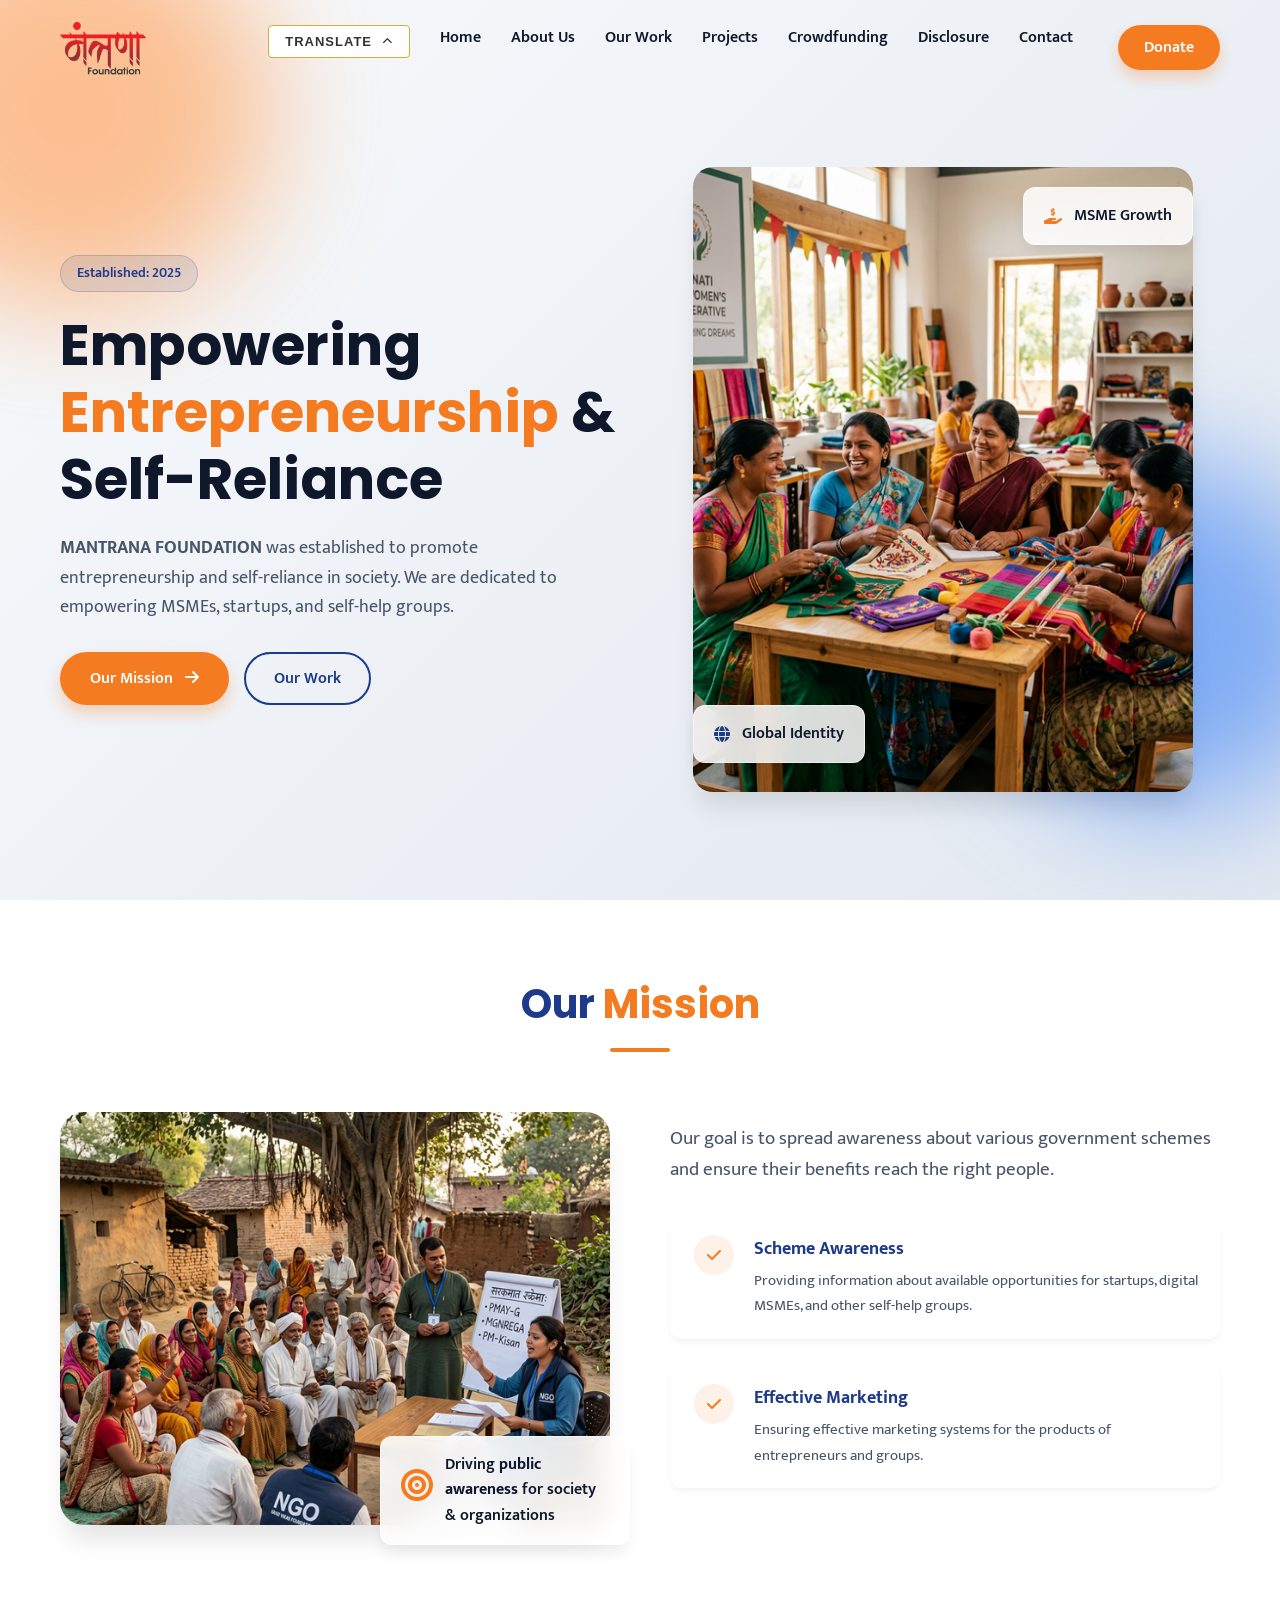
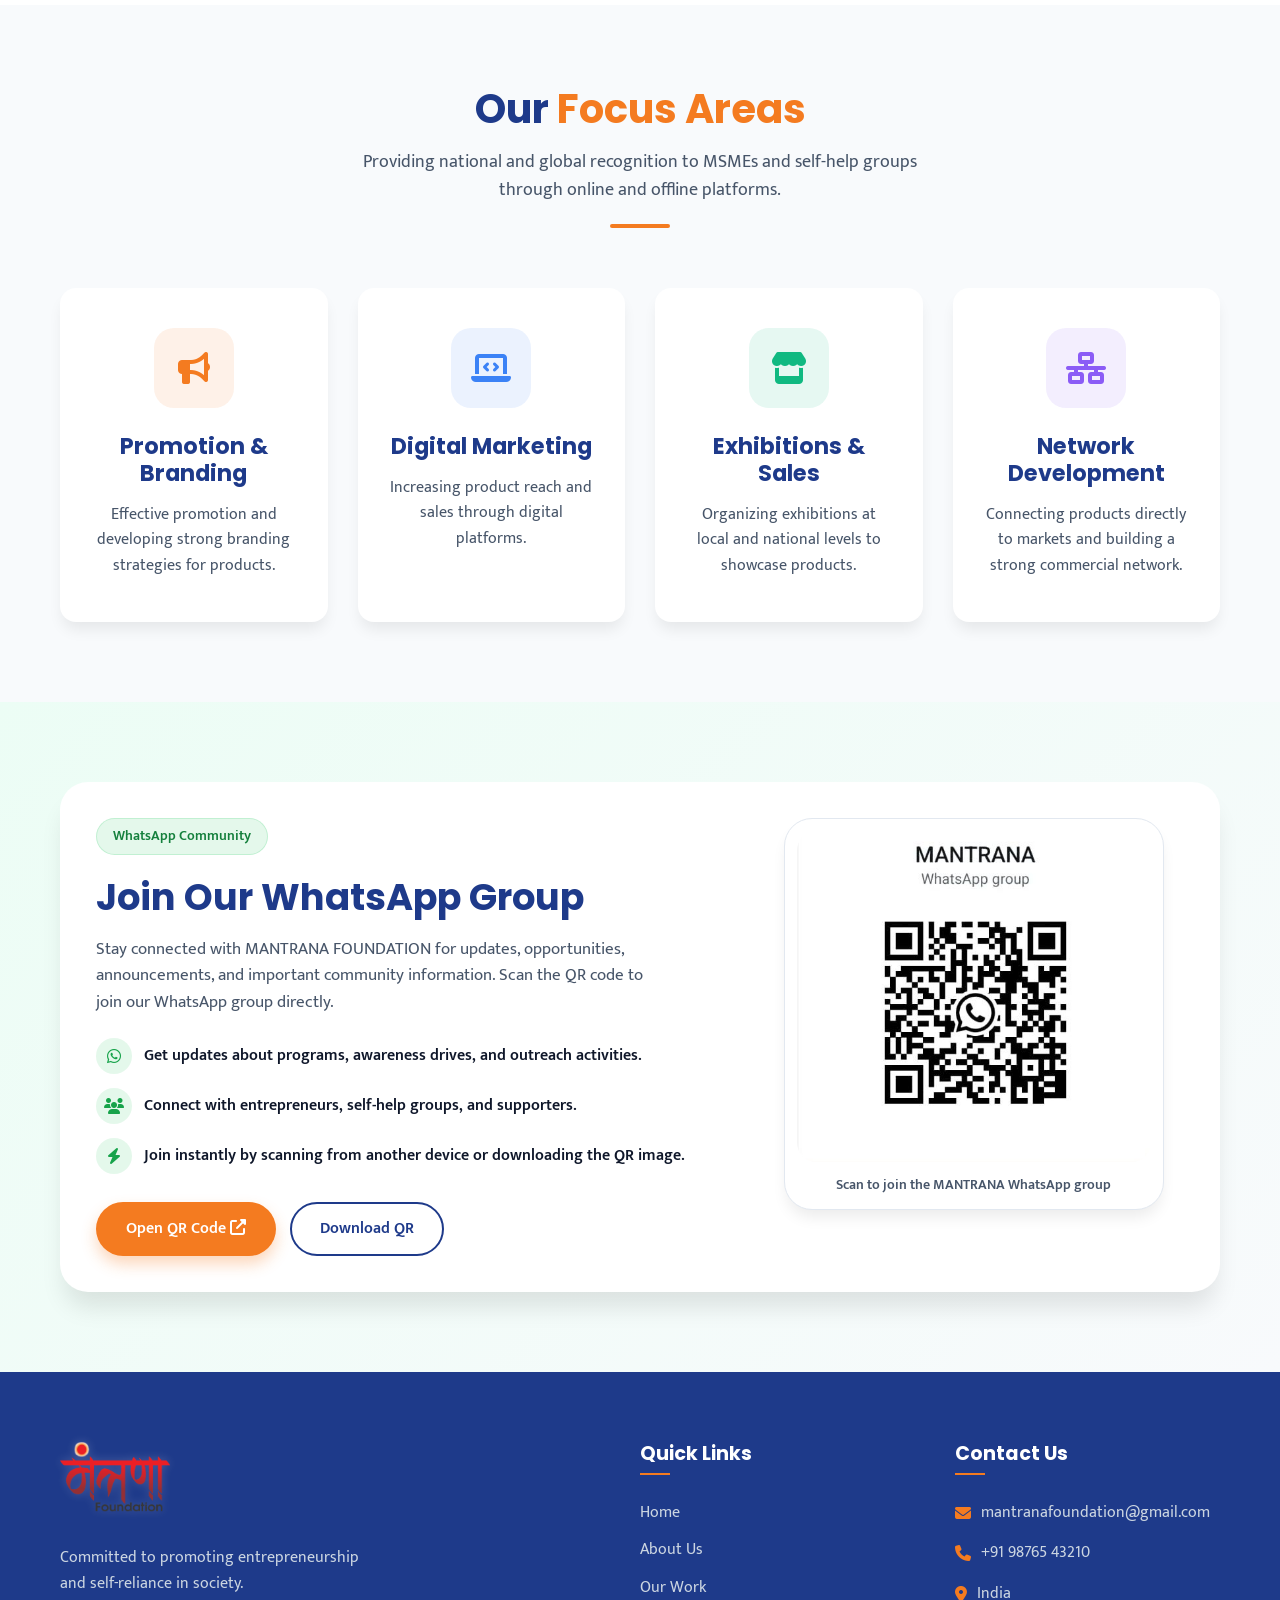
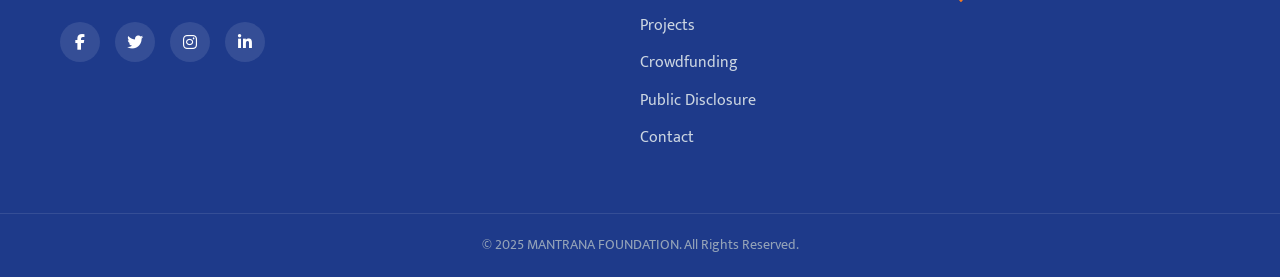
==== commit 5c1fac97: "update" ====
--- a/index.html
+++ b/index.html
@@ -20,21 +20,53 @@
     <!-- Navbar -->
     <nav class="navbar">
         <div class="container nav-container">
-            <a href="#" class="logo">
+            <a href="index.html" class="logo">
                 <img src="assets/Mantarna_Foundation_4.jpg-removebg-preview.png" alt="MANTRANA FOUNDATION Logo" class="logo-img">
             </a>
             <div class="nav-links">
+                <div class="premium-translate" id="premiumTranslate">
+                    <button class="translate-btn" id="translateBtn">
+                        TRANSLATE <i class="fas fa-chevron-up"></i>
+                    </button>
+                    <div class="translate-dropdown" id="translateDropdown">
+                        <div class="translate-header">
+                            <h3>Select Language</h3>
+                            <p>INSTANT PAGE TRANSLATION</p>
+                        </div>
+                        <div class="translate-list" id="languageList">
+                            <div class="translate-item active" data-lang="en">
+                                <span class="dot"></span> English
+                            </div>
+                            <div class="translate-item" data-lang="as">
+                                <span class="dot"></span> Assamese
+                            </div>
+                            <div class="translate-item" data-lang="hi">
+                                <span class="dot"></span> Awadhi
+                            </div>
+                            <div class="translate-item" data-lang="hi">
+                                <span class="dot"></span> Bodo
+                            </div>
+                            <div class="translate-item" data-lang="bn">
+                                <span class="dot"></span> Bengali
+                            </div>
+                            <div class="translate-item" data-lang="hi">
+                                <span class="dot"></span> Bhojpuri
+                            </div>
+                            <div class="translate-item" data-lang="hi">
+                                <span class="dot"></span> Hindi
+                            </div>
+                        </div>
+                    </div>
+                </div>
+                <div id="google_translate_element"></div>
                 <a href="index.html" class="nav-link active">Home</a>
                 <a href="about.html" class="nav-link">About Us</a>
                 <a href="services.html" class="nav-link">Our Work</a>
                 <a href="projects.html" class="nav-link">Projects</a>
+                <a href="crowdfund.html" class="nav-link">Crowdfunding</a>
                 <a href="disclosure.html" class="nav-link">Disclosure</a>
                 <a href="contact.html" class="nav-link">Contact</a>
                 <a href="donate.html" class="btn btn-primary nav-donate-btn">Donate</a>
-                <div class="lang-selector">
-                    <span class="lang-label"><i class="fa-solid fa-language"></i></span>
-                    <div id="google_translate_element"></div>
-                </div>
             </div>
             <button class="menu-btn" aria-label="Toggle menu">
                 <i class="fas fa-bars"></i>
@@ -52,11 +84,10 @@
         <div class="container hero-container">
             <div class="hero-content">
                 <div class="badge">Established: 2025</div>
-                <h1 class="hero-title">Our <span>Vision</span><br> & Resolve</h1>
+                <h1 class="hero-title">Empowering <span>Entrepreneurship</span> & Self-Reliance</h1>
                 <p class="hero-subtitle">
-                    <strong>"We pledge to build a strong and self-reliant nation rooted in indigenous values—where our dialects, traditional attire, and local businesses become the foundation of our identity and pride. A nation where every citizen progresses while respecting their culture, knowledge, and resources, and where every individual develops 'Shatru Bodh'—the wisdom to understand circumstances, make right decisions, and firmly confront both internal and external challenges. Our goal is for India to not only become secure and prosperous but also to stand as a leading global power with its own distinct identity."
-
-
+                    <strong>MANTRANA FOUNDATION</strong> was established to promote entrepreneurship and self-reliance
+                    in society. We are dedicated to empowering MSMEs, startups, and self-help groups.
                 </p>
                 <div class="hero-actions">
                     <a href="#mission" class="btn btn-primary">Our Mission <i class="fas fa-arrow-right"></i></a>
@@ -199,17 +230,17 @@
                         </li>
                     </ul>
                     <div class="qr-community-actions">
-                        <a href="assets/newqr.jpeg" target="_blank"
+                        <a href="assets/WhatsApp Image 2026-04-08 at 12.09.59 PM.jpeg" target="_blank"
                             class="btn btn-primary">
                             Open QR Code <i class="fas fa-up-right-from-square"></i>
                         </a>
-                        <a href="assets/newqr.jpeg" download class="btn btn-outline">
+                        <a href="assets/WhatsApp Image 2026-04-08 at 12.09.59 PM.jpeg" download class="btn btn-outline">
                             Download QR
                         </a>
                     </div>
                 </div>
                 <div class="qr-preview">
-                    <img src="assets/newqr.jpeg" alt="WhatsApp Group QR Code">
+                    <img src="assets/WhatsApp Image 2026-04-08 at 12.09.59 PM.jpeg" alt="WhatsApp Group QR Code">
                     <p class="qr-preview-label">Scan to join the MANTRANA WhatsApp group</p>
                 </div>
             </div>
@@ -220,11 +251,9 @@
     <footer class="footer">
         <div class="container footer-container">
             <div class="footer-brand">
-                <div style="background-color: white; max-width: 140px; max-height: 100px;border-radius: 50%;padding: auto;">
                 <a href="#" class="logo footer-logo">
                     <img src="assets/Mantarna_Foundation_4.jpg-removebg-preview.png" alt="MANTRANA FOUNDATION Logo" class="logo-img">
                 </a>
-                </div>
                 <p class="footer-desc">Committed to promoting entrepreneurship and self-reliance in society.</p>
                 <div class="social-links">
                     <a href="#" class="social-link"><i class="fab fa-facebook-f"></i></a>
@@ -241,6 +270,7 @@
                     <li><a href="about.html">About Us</a></li>
                     <li><a href="services.html">Our Work</a></li>
                     <li><a href="projects.html">Projects</a></li>
+                    <li><a href="crowdfund.html">Crowdfunding</a></li>
                     <li><a href="disclosure.html">Public Disclosure</a></li>
                     <li><a href="contact.html">Contact</a></li>
                 </ul>
--- a/styles.css
+++ b/styles.css
@@ -1,71 +1,65 @@
 /* --- Base & Variables --- */
 :root {
-  --primary: #f47b20;
-  /* Vibrant Saffron */
-  --primary-light: #ff9a4d;
-  --primary-dark: #cc5c0c;
-  --secondary: #1e3a8a;
-  /* Deep Royal Blue */
-  --secondary-light: #3b82f6;
-  --text-dark: #0f172a;
-  --text-muted: #475569;
-  --bg-light: #f8fafc;
-  --white: #ffffff;
-  --transition: all 0.3s cubic-bezier(0.25, 0.8, 0.25, 1);
-  --shadow-sm: 0 4px 6px -1px rgba(0, 0, 0, 0.05);
-  --shadow-md: 0 10px 15px -3px rgba(0, 0, 0, 0.08);
-  --shadow-lg: 0 20px 25px -5px rgba(0, 0, 0, 0.1);
+    --primary: #F47B20;
+    /* Vibrant Saffron */
+    --primary-light: #FF9A4D;
+    --primary-dark: #cc5c0c;
+    --secondary: #1E3A8A;
+    /* Deep Royal Blue */
+    --secondary-light: #3B82F6;
+    --text-dark: #0F172A;
+    --text-muted: #475569;
+    --bg-light: #F8FAFC;
+    --white: #FFFFFF;
+    --transition: all 0.3s cubic-bezier(0.25, 0.8, 0.25, 1);
+    --shadow-sm: 0 4px 6px -1px rgba(0, 0, 0, 0.05);
+    --shadow-md: 0 10px 15px -3px rgba(0, 0, 0, 0.08);
+    --shadow-lg: 0 20px 25px -5px rgba(0, 0, 0, 0.1);
 }
 
 * {
-  margin: 0;
-  padding: 0;
-  box-sizing: border-box;
-}
-
-.logo img {
-  height: 55px;
-  width: auto;
-  object-fit: contain;
+    margin: 0;
+    padding: 0;
+    box-sizing: border-box;
 }
 
 html {
-  scroll-behavior: smooth;
+    scroll-behavior: smooth;
 }
 
 body {
-  font-family: "Mukta", "Poppins", sans-serif;
-  color: var(--text-dark);
-  background-color: var(--white);
-  line-height: 1.6;
-  overflow-x: hidden;
+    font-family: 'Mukta', 'Poppins', sans-serif;
+    color: var(--text-dark);
+    background-color: var(--white);
+    line-height: 1.6;
+    overflow-x: hidden;
 }
 
 a {
-  text-decoration: none;
-  color: inherit;
+    text-decoration: none;
+    color: inherit;
 }
 
 ul {
-  list-style: none;
+    list-style: none;
 }
 
 .container {
-  max-width: 1200px;
-  margin: 0 auto;
-  padding: 10px 24px;
+    max-width: 1200px;
+    margin: 0 auto;
+    padding: 0 20px;
 }
 
 .text-center {
-  text-align: center;
+    text-align: center;
 }
 
 .section {
-  padding: 80px 0;
+    padding: 80px 0;
 }
 
 .bg-light {
-  background-color: var(--bg-light);
+    background-color: var(--bg-light);
 }
 
 /* --- Utilities & Typography --- */
@@ -75,1589 +69,1647 @@
 h4,
 h5,
 h6 {
-  font-family: "Poppins", "Mukta", sans-serif;
-  font-weight: 700;
-  line-height: 1.2;
+    font-family: 'Poppins', 'Mukta', sans-serif;
+    font-weight: 700;
+    line-height: 1.2;
 }
 
 .btn {
-  display: inline-block;
-  padding: 12px 28px;
-  border-radius: 50px;
-  font-weight: 600;
-  font-size: 1rem;
-  cursor: pointer;
-  transition: var(--transition);
-  border: 2px solid transparent;
+    display: inline-block;
+    padding: 12px 28px;
+    border-radius: 50px;
+    font-weight: 600;
+    font-size: 1rem;
+    cursor: pointer;
+    transition: var(--transition);
+    border: 2px solid transparent;
 }
 
 .btn-primary {
-  background-color: var(--primary);
-  color: var(--white);
-  box-shadow: 0 8px 15px rgba(244, 123, 32, 0.3);
+    background-color: var(--primary);
+    color: var(--white);
+    box-shadow: 0 8px 15px rgba(244, 123, 32, 0.3);
 }
 
 .btn-primary:hover {
-  background-color: var(--primary-dark);
-  transform: translateY(-2px);
-  box-shadow: 0 12px 20px rgba(244, 123, 32, 0.4);
+    background-color: var(--primary-dark);
+    transform: translateY(-2px);
+    box-shadow: 0 12px 20px rgba(244, 123, 32, 0.4);
 }
 
 .btn-outline {
-  background-color: transparent;
-  border-color: var(--secondary);
-  color: var(--secondary);
+    background-color: transparent;
+    border-color: var(--secondary);
+    color: var(--secondary);
 }
 
 .btn-outline:hover {
-  background-color: var(--secondary);
-  color: var(--white);
-  transform: translateY(-2px);
+    background-color: var(--secondary);
+    color: var(--white);
+    transform: translateY(-2px);
 }
 
 .text-primary {
-  color: var(--primary);
+    color: var(--primary);
 }
 
 .text-secondary {
-  color: var(--secondary);
+    color: var(--secondary);
 }
 
 .text-xl {
-  font-size: 1.2rem;
+    font-size: 1.2rem;
 }
 
 /* --- Navbar --- */
 .navbar {
-  position: fixed;
-  top: 0;
-  left: 0;
-  width: 100%;
-  padding: 0px 0;
-  z-index: 1000;
-  transition: var(--transition);
-  background: transparent;
+    position: fixed;
+    top: 0;
+    left: 0;
+    width: 100%;
+    padding: 20px 0;
+    z-index: 1000;
+    transition: var(--transition);
+    background: transparent;
 }
 
 .navbar.scrolled {
-  background: rgba(255, 255, 255, 0.95);
-  backdrop-filter: blur(10px);
-  padding: 8px 0;
-  box-shadow: var(--shadow-sm);
+    background: rgba(255, 255, 255, 0.95);
+    backdrop-filter: blur(10px);
+    padding: 15px 0;
+    box-shadow: var(--shadow-sm);
 }
 
 .nav-container {
-  display: flex;
-  justify-content: space-between;
-  align-items: center;
+    display: flex;
+    justify-content: space-between;
+    align-items: center;
 }
 
 .logo {
-  display: flex;
-  align-items: center;
-  gap: 10px;
-  transition: var(--transition);
+    display: flex;
+    align-items: center;
+    gap: 10px;
+    transition: var(--transition);
 }
 
 .logo-img {
-  height: 45px;
-  width: auto;
-  object-fit: contain;
-  transition: var(--transition);
+    height: 55px; /* Optimal height for navbar */
+    width: auto;
+    object-fit: contain;
+    transition: var(--transition);
 }
 
 .logo:hover .logo-img {
-  transform: scale(1.05);
+    transform: scale(1.05);
 }
 
 .nav-links {
-  display: flex;
-  align-items: center;
-  gap: 30px;
+    display: flex;
+    gap: 30px;
 }
 
 .nav-link {
-  font-weight: 600;
-  color: var(--text-dark);
-  position: relative;
-  padding-bottom: 5px;
+    font-weight: 600;
+    color: var(--text-dark);
+    position: relative;
+    padding-bottom: 5px;
 }
 
 .nav-donate-btn {
-  padding: 8px 24px !important;
-  margin-left: 15px;
+    padding: 8px 24px !important;
+    margin-left: 15px;
 }
 
 .nav-link::after {
-  content: "";
-  position: absolute;
-  bottom: 0;
-  left: 0;
-  width: 0;
-  height: 2px;
-  background-color: var(--primary);
-  transition: var(--transition);
+    content: '';
+    position: absolute;
+    bottom: 0;
+    left: 0;
+    width: 0;
+    height: 2px;
+    background-color: var(--primary);
+    transition: var(--transition);
 }
 
 .nav-link:hover::after {
-  width: 100%;
+    width: 100%;
 }
 
 .navbar.scrolled .logo,
 .navbar.scrolled .nav-link {
-  color: var(--text-dark);
+    color: var(--text-dark);
 }
 
 .menu-btn {
-  display: none;
-  font-size: 1.5rem;
-  background: none;
-  border: none;
-  color: var(--text-dark);
-  cursor: pointer;
+    display: none;
+    font-size: 1.5rem;
+    background: none;
+    border: none;
+    color: var(--text-dark);
+    cursor: pointer;
 }
 
 /* --- Hero Section --- */
 .hero {
-  position: relative;
-  padding: 160px 0 100px;
-  min-height: 100vh;
-  display: flex;
-  align-items: center;
-  background: linear-gradient(135deg, #f8fafc 0%, #e2e8f0 100%);
-  overflow: hidden;
+    position: relative;
+    padding: 160px 0 100px;
+    min-height: 100vh;
+    display: flex;
+    align-items: center;
+    background: linear-gradient(135deg, #F8FAFC 0%, #E2E8F0 100%);
+    overflow: hidden;
 }
 
 .hero-shapes .shape {
-  position: absolute;
-  border-radius: 50%;
-  filter: blur(60px);
-  z-index: 0;
-  opacity: 0.6;
+    position: absolute;
+    border-radius: 50%;
+    filter: blur(60px);
+    z-index: 0;
+    opacity: 0.6;
 }
 
 .shape-1 {
-  top: -10%;
-  left: -10%;
-  width: 400px;
-  height: 400px;
-  background: var(--primary-light);
+    top: -10%;
+    left: -10%;
+    width: 400px;
+    height: 400px;
+    background: var(--primary-light);
 }
 
 .shape-2 {
-  bottom: 10%;
-  right: -5%;
-  width: 350px;
-  height: 350px;
-  background: var(--secondary-light);
-  opacity: 0.4;
+    bottom: 10%;
+    right: -5%;
+    width: 350px;
+    height: 350px;
+    background: var(--secondary-light);
+    opacity: 0.4;
 }
 
 .hero-container {
-  position: relative;
-  z-index: 1;
-  display: grid;
-  grid-template-columns: 1fr 1fr;
-  gap: 50px;
-  align-items: center;
+    position: relative;
+    z-index: 1;
+    display: grid;
+    grid-template-columns: 1fr 1fr;
+    gap: 50px;
+    align-items: center;
 }
 
 .badge {
-  display: inline-block;
-  padding: 6px 16px;
-  background: rgba(30, 58, 138, 0.1);
-  color: var(--secondary);
-  border-radius: 50px;
-  font-weight: 600;
-  font-size: 0.9rem;
-  margin-bottom: 20px;
-  border: 1px solid rgba(30, 58, 138, 0.2);
+    display: inline-block;
+    padding: 6px 16px;
+    background: rgba(30, 58, 138, 0.1);
+    color: var(--secondary);
+    border-radius: 50px;
+    font-weight: 600;
+    font-size: 0.9rem;
+    margin-bottom: 20px;
+    border: 1px solid rgba(30, 58, 138, 0.2);
 }
 
 .hero-title {
-  font-size: 3.5rem;
-  color: var(--text-dark);
-  margin-bottom: 20px;
+    font-size: 3.5rem;
+    color: var(--text-dark);
+    margin-bottom: 20px;
 }
 
 .hero-title span {
-  color: var(--primary);
+    color: var(--primary);
 }
 
 .hero-subtitle {
-  font-size: 1.15rem;
-  color: var(--text-muted);
-  margin-bottom: 30px;
-  max-width: 90%;
+    font-size: 1.15rem;
+    color: var(--text-muted);
+    margin-bottom: 30px;
+    max-width: 90%;
 }
 
 .hero-actions {
-  display: flex;
-  gap: 15px;
+    display: flex;
+    gap: 15px;
 }
 
 .hero-actions .btn i {
-  margin-left: 8px;
+    margin-left: 8px;
 }
 
 .hero-image {
-  position: relative;
+    position: relative;
 }
 
 .hero-img-wrapper {
-  position: relative;
-  width: 100%;
-  height: 450px;
-  display: flex;
-  justify-content: center;
-  align-items: center;
+    position: relative;
+    width: 100%;
+    height: 450px;
+    display: flex;
+    justify-content: center;
+    align-items: center;
 }
 
 .hero-img-container {
-  position: relative;
-  width: 100%;
-  max-width: 500px;
-  margin: 0 auto;
+    position: relative;
+    width: 100%;
+    max-width: 500px;
+    margin: 0 auto;
 }
 
 .hero-real-image {
-  width: 100%;
-  height: auto;
-  border-radius: 20px;
-  box-shadow: var(--shadow-lg);
-  display: block;
-  object-fit: cover;
-  aspect-ratio: 4/5;
+    width: 100%;
+    height: auto;
+    border-radius: 20px;
+    box-shadow: var(--shadow-lg);
+    display: block;
+    object-fit: cover;
+    aspect-ratio: 4/5;
 }
 
 .image-overlay-card {
-  position: absolute;
-  animation: pulseFloat 5s ease-in-out infinite;
-  z-index: 2;
+    position: absolute;
+    animation: pulseFloat 5s ease-in-out infinite;
+    z-index: 2;
 }
 
 @keyframes float {
-  0%,
-  100% {
-    transform: rotate(45deg) translateY(0);
-  }
-
-  50% {
-    transform: rotate(45deg) translateY(-15px);
-  }
+
+    0%,
+    100% {
+        transform: rotate(45deg) translateY(0);
+    }
+
+    50% {
+        transform: rotate(45deg) translateY(-15px);
+    }
 }
 
 .glass-card {
-  background: rgba(255, 255, 255, 0.85);
-  backdrop-filter: blur(12px);
-  border: 1px solid rgba(255, 255, 255, 0.5);
-  padding: 15px 20px;
-  border-radius: 12px;
-  box-shadow: var(--shadow-md);
-  display: flex;
-  align-items: center;
-  gap: 12px;
-  font-weight: 600;
+    background: rgba(255, 255, 255, 0.85);
+    backdrop-filter: blur(12px);
+    border: 1px solid rgba(255, 255, 255, 0.5);
+    padding: 15px 20px;
+    border-radius: 12px;
+    box-shadow: var(--shadow-md);
+    display: flex;
+    align-items: center;
+    gap: 12px;
+    font-weight: 600;
 }
 
 .floating-card {
-  position: absolute;
-  animation: pulseFloat 5s ease-in-out infinite;
+    position: absolute;
+    animation: pulseFloat 5s ease-in-out infinite;
 }
 
 .floating-card i {
-  font-size: 1.5rem;
+    font-size: 1.5rem;
 }
 
 .top-right {
-  top: 20px;
-  right: 0;
-  animation-delay: 1s;
+    top: 20px;
+    right: 0;
+    animation-delay: 1s;
 }
 
 .bottom-left {
-  bottom: 30px;
-  left: 0;
-  animation-delay: 2s;
+    bottom: 30px;
+    left: 0;
+    animation-delay: 2s;
 }
 
 @keyframes pulseFloat {
-  0%,
-  100% {
-    transform: translateY(0);
-  }
-
-  50% {
-    transform: translateY(-10px);
-  }
+
+    0%,
+    100% {
+        transform: translateY(0);
+    }
+
+    50% {
+        transform: translateY(-10px);
+    }
 }
 
 /* --- Section Headers --- */
 .section-header {
-  margin-bottom: 60px;
+    margin-bottom: 60px;
 }
 
 .section-title {
-  font-size: 2.5rem;
-  color: var(--secondary);
-  margin-bottom: 15px;
+    font-size: 2.5rem;
+    color: var(--secondary);
+    margin-bottom: 15px;
 }
 
 .section-title span {
-  color: var(--primary);
+    color: var(--primary);
 }
 
 .section-subtitle {
-  font-size: 1.1rem;
-  color: var(--text-muted);
-  max-width: 600px;
-  margin: 0 auto;
+    font-size: 1.1rem;
+    color: var(--text-muted);
+    max-width: 600px;
+    margin: 0 auto;
 }
 
 .section-divider {
-  height: 4px;
-  width: 60px;
-  background: var(--primary);
-  margin: 20px auto 0;
-  border-radius: 2px;
+    height: 4px;
+    width: 60px;
+    background: var(--primary);
+    margin: 20px auto 0;
+    border-radius: 2px;
 }
 
 /* --- Mission Section --- */
 .mission-grid {
-  display: grid;
-  grid-template-columns: 1fr 1fr;
-  gap: 60px;
-  align-items: center;
+    display: grid;
+    grid-template-columns: 1fr 1fr;
+    gap: 60px;
+    align-items: center;
 }
 
 .mission-image-container {
-  position: relative;
-  width: 100%;
+    position: relative;
+    width: 100%;
 }
 
 .mission-real-image {
-  width: 100%;
-  height: auto;
-  border-radius: 24px;
-  box-shadow: var(--shadow-lg);
-  object-fit: cover;
-  aspect-ratio: 4/3;
-  display: block;
+    width: 100%;
+    height: auto;
+    border-radius: 24px;
+    box-shadow: var(--shadow-lg);
+    object-fit: cover;
+    aspect-ratio: 4/3;
+    display: block;
 }
 
 .mission-highlight-card {
-  position: absolute;
-  bottom: -20px;
-  right: -20px;
-  max-width: 250px;
-  z-index: 2;
-  background: rgba(255, 255, 255, 0.9);
-}
+    position: absolute;
+    bottom: -20px;
+    right: -20px;
+    max-width: 250px;
+    z-index: 2;
+    background: rgba(255, 255, 255, 0.9);
+}
+
+
+
+
 
 .mission-text {
-  margin-bottom: 30px;
-  color: var(--text-muted);
+    margin-bottom: 30px;
+    color: var(--text-muted);
 }
 
 .mission-list li {
-  display: flex;
-  gap: 20px;
-  margin-bottom: 25px;
-  background: var(--white);
-  padding: 20px;
-  border-radius: 12px;
-  box-shadow: var(--shadow-sm);
-  transition: var(--transition);
-  border-left: 4px solid transparent;
+    display: flex;
+    gap: 20px;
+    margin-bottom: 25px;
+    background: var(--white);
+    padding: 20px;
+    border-radius: 12px;
+    box-shadow: var(--shadow-sm);
+    transition: var(--transition);
+    border-left: 4px solid transparent;
 }
 
 .mission-list li:hover {
-  transform: translateX(10px);
-  border-left-color: var(--primary);
-  box-shadow: var(--shadow-md);
+    transform: translateX(10px);
+    border-left-color: var(--primary);
+    box-shadow: var(--shadow-md);
 }
 
 .list-icon {
-  width: 40px;
-  height: 40px;
-  background: rgba(244, 123, 32, 0.1);
-  color: var(--primary);
-  border-radius: 50%;
-  display: flex;
-  justify-content: center;
-  align-items: center;
-  flex-shrink: 0;
+    width: 40px;
+    height: 40px;
+    background: rgba(244, 123, 32, 0.1);
+    color: var(--primary);
+    border-radius: 50%;
+    display: flex;
+    justify-content: center;
+    align-items: center;
+    flex-shrink: 0;
 }
 
 .list-text strong {
-  display: block;
-  font-size: 1.1rem;
-  margin-bottom: 5px;
-  color: var(--secondary);
+    display: block;
+    font-size: 1.1rem;
+    margin-bottom: 5px;
+    color: var(--secondary);
 }
 
 .list-text span {
-  color: var(--text-muted);
-  font-size: 0.95rem;
+    color: var(--text-muted);
+    font-size: 0.95rem;
 }
 
 /* --- Services Section --- */
 .services-grid {
-  display: grid;
-  grid-template-columns: repeat(auto-fit, minmax(250px, 1fr));
-  gap: 30px;
+    display: grid;
+    grid-template-columns: repeat(auto-fit, minmax(250px, 1fr));
+    gap: 30px;
 }
 
 .service-card {
-  background: var(--white);
-  padding: 40px 30px;
-  border-radius: 16px;
-  text-align: center;
-  box-shadow: var(--shadow-md);
-  transition: var(--transition);
-  border-bottom: 4px solid transparent;
+    background: var(--white);
+    padding: 40px 30px;
+    border-radius: 16px;
+    text-align: center;
+    box-shadow: var(--shadow-md);
+    transition: var(--transition);
+    border-bottom: 4px solid transparent;
 }
 
 .service-card:hover {
-  transform: translateY(-10px);
-  box-shadow: var(--shadow-lg);
-  border-bottom-color: var(--primary);
+    transform: translateY(-10px);
+    box-shadow: var(--shadow-lg);
+    border-bottom-color: var(--primary);
 }
 
 .service-icon {
-  width: 80px;
-  height: 80px;
-  border-radius: 20px;
-  display: flex;
-  justify-content: center;
-  align-items: center;
-  margin: 0 auto 25px;
-  font-size: 2rem;
-  transition: var(--transition);
+    width: 80px;
+    height: 80px;
+    border-radius: 20px;
+    display: flex;
+    justify-content: center;
+    align-items: center;
+    margin: 0 auto 25px;
+    font-size: 2rem;
+    transition: var(--transition);
 }
 
 .wrapper-1 {
-  background: rgba(244, 123, 32, 0.1);
-  color: #f47b20;
+    background: rgba(244, 123, 32, 0.1);
+    color: #F47B20;
 }
 
 .wrapper-2 {
-  background: rgba(59, 130, 246, 0.1);
-  color: #3b82f6;
+    background: rgba(59, 130, 246, 0.1);
+    color: #3B82F6;
 }
 
 .wrapper-3 {
-  background: rgba(16, 185, 129, 0.1);
-  color: #10b981;
+    background: rgba(16, 185, 129, 0.1);
+    color: #10B981;
 }
 
 .wrapper-4 {
-  background: rgba(139, 92, 246, 0.1);
-  color: #8b5cf6;
+    background: rgba(139, 92, 246, 0.1);
+    color: #8B5CF6;
 }
 
 .service-card:hover .service-icon {
-  transform: scale(1.1) rotate(5deg);
+    transform: scale(1.1) rotate(5deg);
 }
 
 .service-title {
-  font-size: 1.4rem;
-  margin-bottom: 15px;
-  color: var(--secondary);
+    font-size: 1.4rem;
+    margin-bottom: 15px;
+    color: var(--secondary);
 }
 
 .service-desc {
-  color: var(--text-muted);
+    color: var(--text-muted);
 }
 
 /* --- WhatsApp QR Section --- */
 .qr-community {
-  padding: 80px 0;
-  background: linear-gradient(135deg, #ecfdf5 0%, #f8fafc 100%);
+    padding: 80px 0;
+    background: linear-gradient(135deg, #ecfdf5 0%, #f8fafc 100%);
 }
 
 .qr-community-card {
-  display: grid;
-  grid-template-columns: 1.2fr 0.8fr;
-  gap: 36px;
-  align-items: start;
-  background: var(--white);
-  border-radius: 28px;
-  padding: 36px;
-  box-shadow: var(--shadow-lg);
+    display: grid;
+    grid-template-columns: 1.2fr 0.8fr;
+    gap: 36px;
+    align-items: start;
+    background: var(--white);
+    border-radius: 28px;
+    padding: 36px;
+    box-shadow: var(--shadow-lg);
 }
 
 .qr-community-copy .badge {
-  background: rgba(34, 197, 94, 0.12);
-  color: #15803d;
-  border-color: rgba(34, 197, 94, 0.18);
+    background: rgba(34, 197, 94, 0.12);
+    color: #15803D;
+    border-color: rgba(34, 197, 94, 0.18);
 }
 
 .qr-community-title {
-  font-size: 2.3rem;
-  color: var(--secondary);
-  margin-bottom: 16px;
+    font-size: 2.3rem;
+    color: var(--secondary);
+    margin-bottom: 16px;
 }
 
 .qr-community-text {
-  color: var(--text-muted);
-  font-size: 1.05rem;
-  margin-bottom: 22px;
-  max-width: 560px;
+    color: var(--text-muted);
+    font-size: 1.05rem;
+    margin-bottom: 22px;
+    max-width: 560px;
 }
 
 .qr-community-points {
-  display: grid;
-  gap: 14px;
-  margin-bottom: 28px;
+    display: grid;
+    gap: 14px;
+    margin-bottom: 28px;
 }
 
 .qr-community-points li {
-  display: flex;
-  align-items: center;
-  gap: 12px;
-  color: var(--text-dark);
-  font-weight: 600;
+    display: flex;
+    align-items: center;
+    gap: 12px;
+    color: var(--text-dark);
+    font-weight: 600;
 }
 
 .qr-community-points i {
-  width: 36px;
-  height: 36px;
-  border-radius: 50%;
-  display: flex;
-  align-items: center;
-  justify-content: center;
-  background: rgba(34, 197, 94, 0.12);
-  color: #16a34a;
-  flex-shrink: 0;
+    width: 36px;
+    height: 36px;
+    border-radius: 50%;
+    display: flex;
+    align-items: center;
+    justify-content: center;
+    background: rgba(34, 197, 94, 0.12);
+    color: #16A34A;
+    flex-shrink: 0;
 }
 
 .qr-community-actions {
-  display: flex;
-  gap: 14px;
-  flex-wrap: wrap;
+    display: flex;
+    gap: 14px;
+    flex-wrap: wrap;
 }
 
 .qr-preview {
-  background: #ffffff;
-  border: 1px solid #e2e8f0;
-  border-radius: 28px;
-  padding: 12px;
-  text-align: center;
-  width: 100%;
-  max-width: 380px;
-  justify-self: center;
-  align-self: start;
-  box-shadow: var(--shadow-md);
+    background: #ffffff;
+    border: 1px solid #E2E8F0;
+    border-radius: 28px;
+    padding: 12px;
+    text-align: center;
+    width: 100%;
+    max-width: 380px;
+    justify-self: center;
+    align-self: start;
+    box-shadow: var(--shadow-md);
 }
 
 .qr-preview img {
-  width: 100%;
-  max-width: none;
-  height: auto;
-  border-radius: 20px;
-  display: block;
-  margin: 0 auto 12px;
+    width: 100%;
+    max-width: none;
+    height: auto;
+    border-radius: 20px;
+    display: block;
+    margin: 0 auto 12px;
 }
 
 .qr-preview-label {
-  color: var(--text-muted);
-  font-size: 0.9rem;
-  font-weight: 600;
+    color: var(--text-muted);
+    font-size: 0.9rem;
+    font-weight: 600;
 }
 
 /* --- Footer --- */
 .footer {
-  background-color: var(--secondary);
-  color: var(--white);
-  padding: 70px 0 20px;
+    background-color: var(--secondary);
+    color: var(--white);
+    padding: 70px 0 20px;
 }
 
 .footer-container {
-  display: grid;
-  grid-template-columns: 2fr 1fr 1fr;
-  gap: 50px;
-  margin-bottom: 50px;
+    display: grid;
+    grid-template-columns: 2fr 1fr 1fr;
+    gap: 50px;
+    margin-bottom: 50px;
 }
 
 .footer-logo {
-  margin-bottom: 25px;
-  display: inline-block;
+    margin-bottom: 25px;
+    display: inline-block;
 }
 
 .footer-logo .logo-img {
-  height: 70px; /* Slightly larger for footer */
-  filter: drop-shadow(0 0 5px rgba(255, 255, 255, 0.2));
+    height: 70px; /* Slightly larger for footer */
+    filter: drop-shadow(0 0 5px rgba(255, 255, 255, 0.2));
 }
 
 .footer-desc {
-  color: #cbd5e1;
-  margin-bottom: 25px;
-  max-width: 300px;
+    color: #CBD5E1;
+    margin-bottom: 25px;
+    max-width: 300px;
 }
 
 .social-links {
-  display: flex;
-  gap: 15px;
+    display: flex;
+    gap: 15px;
 }
 
 .social-link {
-  width: 40px;
-  height: 40px;
-  background: rgba(255, 255, 255, 0.1);
-  display: flex;
-  justify-content: center;
-  align-items: center;
-  border-radius: 50%;
-  color: var(--white);
-  transition: var(--transition);
+    width: 40px;
+    height: 40px;
+    background: rgba(255, 255, 255, 0.1);
+    display: flex;
+    justify-content: center;
+    align-items: center;
+    border-radius: 50%;
+    color: var(--white);
+    transition: var(--transition);
 }
 
 .social-link:hover {
-  background: var(--primary);
-  transform: translateY(-3px);
+    background: var(--primary);
+    transform: translateY(-3px);
 }
 
 .footer-title {
-  font-size: 1.2rem;
-  margin-bottom: 25px;
-  position: relative;
-  padding-bottom: 10px;
+    font-size: 1.2rem;
+    margin-bottom: 25px;
+    position: relative;
+    padding-bottom: 10px;
 }
 
 .footer-title::after {
-  content: "";
-  position: absolute;
-  bottom: 0;
-  left: 0;
-  width: 30px;
-  height: 2px;
-  background: var(--primary);
+    content: '';
+    position: absolute;
+    bottom: 0;
+    left: 0;
+    width: 30px;
+    height: 2px;
+    background: var(--primary);
 }
 
 .footer-links ul li {
-  margin-bottom: 12px;
+    margin-bottom: 12px;
 }
 
 .footer-links ul li a {
-  color: #cbd5e1;
-  transition: var(--transition);
+    color: #CBD5E1;
+    transition: var(--transition);
 }
 
 .footer-links ul li a:hover {
-  color: var(--primary);
-  padding-left: 5px;
+    color: var(--primary);
+    padding-left: 5px;
 }
 
 .footer-contact ul li {
-  margin-bottom: 15px;
-  display: flex;
-  align-items: center;
-  gap: 10px;
-  color: #cbd5e1;
+    margin-bottom: 15px;
+    display: flex;
+    align-items: center;
+    gap: 10px;
+    color: #CBD5E1;
 }
 
 .footer-contact ul li i {
-  color: var(--primary);
+    color: var(--primary);
 }
 
 .footer-bottom {
-  text-align: center;
-  padding-top: 20px;
-  border-top: 1px solid rgba(255, 255, 255, 0.1);
-  color: #94a3b8;
-  font-size: 0.9rem;
+    text-align: center;
+    padding-top: 20px;
+    border-top: 1px solid rgba(255, 255, 255, 0.1);
+    color: #94A3B8;
+    font-size: 0.9rem;
 }
 
 /* --- Page Hero (Inner Pages) --- */
 .page-hero {
-  position: relative;
-  padding: 160px 0 80px;
-  background: linear-gradient(135deg, #0f172a 0%, #1e3a8a 60%, #3b82f6 100%);
-  overflow: hidden;
-  text-align: center;
+    position: relative;
+    padding: 160px 0 80px;
+    background: linear-gradient(135deg, #0F172A 0%, #1E3A8A 60%, #3B82F6 100%);
+    overflow: hidden;
+    text-align: center;
 }
 
 .page-hero-shapes .shape {
-  position: absolute;
-  border-radius: 50%;
-  filter: blur(80px);
-  opacity: 0.3;
+    position: absolute;
+    border-radius: 50%;
+    filter: blur(80px);
+    opacity: 0.3;
 }
 
 .page-hero .shape-1 {
-  top: -20%;
-  left: -10%;
-  width: 400px;
-  height: 400px;
-  background: var(--primary);
+    top: -20%;
+    left: -10%;
+    width: 400px;
+    height: 400px;
+    background: var(--primary);
 }
 
 .page-hero .shape-2 {
-  bottom: -10%;
-  right: -5%;
-  width: 350px;
-  height: 350px;
-  background: var(--secondary-light);
+    bottom: -10%;
+    right: -5%;
+    width: 350px;
+    height: 350px;
+    background: var(--secondary-light);
 }
 
 .page-hero-content {
-  position: relative;
-  z-index: 1;
+    position: relative;
+    z-index: 1;
 }
 
 .page-hero .badge {
-  background: rgba(244, 123, 32, 0.2);
-  color: var(--primary-light);
-  border-color: rgba(244, 123, 32, 0.3);
+    background: rgba(244, 123, 32, 0.2);
+    color: var(--primary-light);
+    border-color: rgba(244, 123, 32, 0.3);
 }
 
 .page-hero-title {
-  font-size: 3rem;
-  color: var(--white);
-  margin-bottom: 20px;
+    font-size: 3rem;
+    color: var(--white);
+    margin-bottom: 20px;
 }
 
 .page-hero-title span {
-  color: var(--primary);
+    color: var(--primary);
 }
 
 .page-hero-subtitle {
-  font-size: 1.15rem;
-  color: #cbd5e1;
-  max-width: 650px;
-  margin: 0 auto;
+    font-size: 1.15rem;
+    color: #CBD5E1;
+    max-width: 650px;
+    margin: 0 auto;
 }
 
 /* --- Disclosure Section --- */
 .disclosure-section {
-  padding: 80px 0;
+    padding: 80px 0;
 }
 
 .documents-grid {
-  display: flex;
-  flex-direction: column;
-  gap: 20px;
-  max-width: 800px;
-  margin: 0 auto;
+    display: flex;
+    flex-direction: column;
+    gap: 20px;
+    max-width: 800px;
+    margin: 0 auto;
 }
 
 .document-card {
-  background: var(--white);
-  border-radius: 16px;
-  padding: 28px;
-  box-shadow: var(--shadow-sm);
-  display: flex;
-  align-items: center;
-  gap: 20px;
-  transition: var(--transition);
-  border: 1px solid rgba(0, 0, 0, 0.04);
-  position: relative;
-  overflow: hidden;
+    background: var(--white);
+    border-radius: 16px;
+    padding: 28px;
+    box-shadow: var(--shadow-sm);
+    display: flex;
+    align-items: center;
+    gap: 20px;
+    transition: var(--transition);
+    border: 1px solid rgba(0, 0, 0, 0.04);
+    position: relative;
+    overflow: hidden;
 }
 
 .document-card::before {
-  content: "";
-  position: absolute;
-  top: 0;
-  left: 0;
-  width: 4px;
-  height: 100%;
-  background: var(--primary);
-  transform: scaleY(0);
-  transition: var(--transition);
-  border-radius: 4px 0 0 4px;
+    content: '';
+    position: absolute;
+    top: 0;
+    left: 0;
+    width: 4px;
+    height: 100%;
+    background: var(--primary);
+    transform: scaleY(0);
+    transition: var(--transition);
+    border-radius: 4px 0 0 4px;
 }
 
 .document-card:hover {
-  transform: translateY(-4px);
-  box-shadow: var(--shadow-lg);
+    transform: translateY(-4px);
+    box-shadow: var(--shadow-lg);
 }
 
 .document-card:hover::before {
-  transform: scaleY(1);
+    transform: scaleY(1);
 }
 
 .document-icon {
-  width: 56px;
-  height: 56px;
-  border-radius: 14px;
-  background: linear-gradient(135deg, #fee2e2, #fecaca);
-  color: #dc2626;
-  display: flex;
-  justify-content: center;
-  align-items: center;
-  font-size: 1.5rem;
-  flex-shrink: 0;
+    width: 56px;
+    height: 56px;
+    border-radius: 14px;
+    background: linear-gradient(135deg, #FEE2E2, #FECACA);
+    color: #DC2626;
+    display: flex;
+    justify-content: center;
+    align-items: center;
+    font-size: 1.5rem;
+    flex-shrink: 0;
 }
 
 .document-info {
-  flex: 1;
-  min-width: 0;
+    flex: 1;
+    min-width: 0;
 }
 
 .document-title {
-  font-size: 1.05rem;
-  font-weight: 700;
-  color: var(--text-dark);
-  margin-bottom: 4px;
-  white-space: nowrap;
-  overflow: hidden;
-  text-overflow: ellipsis;
+    font-size: 1.05rem;
+    font-weight: 700;
+    color: var(--text-dark);
+    margin-bottom: 4px;
+    white-space: nowrap;
+    overflow: hidden;
+    text-overflow: ellipsis;
 }
 
 .document-desc {
-  font-size: 0.85rem;
-  color: var(--text-muted);
-  line-height: 1.4;
+    font-size: 0.85rem;
+    color: var(--text-muted);
+    line-height: 1.4;
 }
 
 .document-actions {
-  display: flex;
-  gap: 8px;
-  flex-shrink: 0;
+    display: flex;
+    gap: 8px;
+    flex-shrink: 0;
 }
 
 .doc-btn {
-  display: inline-flex;
-  align-items: center;
-  gap: 6px;
-  padding: 8px 16px;
-  border-radius: 8px;
-  font-size: 0.85rem;
-  font-weight: 600;
-  transition: var(--transition);
-  cursor: pointer;
-  text-decoration: none;
+    display: inline-flex;
+    align-items: center;
+    gap: 6px;
+    padding: 8px 16px;
+    border-radius: 8px;
+    font-size: 0.85rem;
+    font-weight: 600;
+    transition: var(--transition);
+    cursor: pointer;
+    text-decoration: none;
 }
 
 .doc-btn-view {
-  background: rgba(30, 58, 138, 0.08);
-  color: var(--secondary);
+    background: rgba(30, 58, 138, 0.08);
+    color: var(--secondary);
 }
 
 .doc-btn-view:hover {
-  background: var(--secondary);
-  color: var(--white);
-  transform: translateY(-1px);
+    background: var(--secondary);
+    color: var(--white);
+    transform: translateY(-1px);
 }
 
 .doc-btn-download {
-  background: rgba(244, 123, 32, 0.1);
-  color: var(--primary);
-  padding: 8px 12px;
+    background: rgba(244, 123, 32, 0.1);
+    color: var(--primary);
+    padding: 8px 12px;
 }
 
 .doc-btn-download:hover {
-  background: var(--primary);
-  color: var(--white);
-  transform: translateY(-1px);
+    background: var(--primary);
+    color: var(--white);
+    transform: translateY(-1px);
 }
 
 /* --- Images Gallery --- */
 .images-grid {
-  display: grid;
-  grid-template-columns: repeat(auto-fit, minmax(300px, 1fr));
-  gap: 30px;
-  max-width: 800px;
-  margin: 0 auto;
+    display: grid;
+    grid-template-columns: repeat(auto-fit, minmax(300px, 1fr));
+    gap: 30px;
+    max-width: 800px;
+    margin: 0 auto;
 }
 
 .image-card {
-  border-radius: 16px;
-  overflow: hidden;
-  box-shadow: var(--shadow-md);
-  transition: var(--transition);
-  background: var(--white);
+    border-radius: 16px;
+    overflow: hidden;
+    box-shadow: var(--shadow-md);
+    transition: var(--transition);
+    background: var(--white);
 }
 
 .image-card:hover {
-  transform: translateY(-6px);
-  box-shadow: var(--shadow-lg);
+    transform: translateY(-6px);
+    box-shadow: var(--shadow-lg);
 }
 
 .image-card-inner {
-  overflow: hidden;
-  aspect-ratio: 4/3;
+    overflow: hidden;
+    aspect-ratio: 4/3;
 }
 
 .image-card-inner img {
-  width: 100%;
-  height: 100%;
-  object-fit: cover;
-  transition: transform 0.5s ease;
+    width: 100%;
+    height: 100%;
+    object-fit: cover;
+    transition: transform 0.5s ease;
 }
 
 .image-card:hover .image-card-inner img {
-  transform: scale(1.05);
+    transform: scale(1.05);
 }
 
 .image-card-footer {
-  padding: 16px 20px;
-  display: flex;
-  justify-content: space-between;
-  align-items: center;
-  border-top: 1px solid rgba(0, 0, 0, 0.05);
+    padding: 16px 20px;
+    display: flex;
+    justify-content: space-between;
+    align-items: center;
+    border-top: 1px solid rgba(0, 0, 0, 0.05);
 }
 
 .image-card-footer span {
-  font-weight: 600;
-  color: var(--text-muted);
-  font-size: 0.9rem;
+    font-weight: 600;
+    color: var(--text-muted);
+    font-size: 0.9rem;
 }
 
 .image-card-footer span i {
-  color: var(--primary);
-  margin-right: 8px;
+    color: var(--primary);
+    margin-right: 8px;
 }
 
 /* --- Responsive Design --- */
 @media (max-width: 992px) {
-  .hero-container,
-  .mission-grid {
-    grid-template-columns: 1fr;
-    gap: 40px;
-  }
-
-  .hero-title {
-    font-size: 2.8rem;
-  }
-
-  .hero-content {
-    text-align: center;
-    order: 2;
-  }
-
-  .hero-actions {
-    justify-content: center;
-  }
-
-  .hero-subtitle {
-    margin: 0 auto 30px;
-  }
-
-  .hero-image {
-    order: 1;
-  }
-
-  .footer-container {
-    grid-template-columns: 1fr;
-    text-align: center;
-    gap: 30px;
-  }
-
-  .footer-desc {
-    margin: 0 auto 25px;
-  }
-
-  .social-links {
-    justify-content: center;
-  }
-
-  .footer-title::after {
-    left: 50%;
-    transform: translateX(-50%);
-  }
-
-  .footer-contact ul li {
-    justify-content: center;
-  }
-
-  .page-hero-title {
-    font-size: 2.2rem;
-  }
-
-  .documents-grid {
-    grid-template-columns: 1fr;
-  }
-
-  .document-card {
-    flex-wrap: wrap;
-  }
-
-  .document-actions {
-    width: 100%;
-    justify-content: flex-end;
-  }
-
-  .images-grid {
-    grid-template-columns: 1fr;
-  }
-
-  .qr-community-card {
-    grid-template-columns: 1fr;
-  }
+
+    .hero-container,
+    .mission-grid {
+        grid-template-columns: 1fr;
+        gap: 40px;
+    }
+
+    .hero-title {
+        font-size: 2.8rem;
+    }
+
+    .hero-content {
+        text-align: center;
+        order: 2;
+    }
+
+    .hero-actions {
+        justify-content: center;
+    }
+
+    .hero-subtitle {
+        margin: 0 auto 30px;
+    }
+
+    .hero-image {
+        order: 1;
+    }
+
+    .footer-container {
+        grid-template-columns: 1fr;
+        text-align: center;
+        gap: 30px;
+    }
+
+    .footer-desc {
+        margin: 0 auto 25px;
+    }
+
+    .social-links {
+        justify-content: center;
+    }
+
+    .footer-title::after {
+        left: 50%;
+        transform: translateX(-50%);
+    }
+
+    .footer-contact ul li {
+        justify-content: center;
+    }
+
+    .page-hero-title {
+        font-size: 2.2rem;
+    }
+
+    .documents-grid {
+        grid-template-columns: 1fr;
+    }
+
+    .document-card {
+        flex-wrap: wrap;
+    }
+
+    .document-actions {
+        width: 100%;
+        justify-content: flex-end;
+    }
+
+    .images-grid {
+        grid-template-columns: 1fr;
+    }
+
+    .qr-community-card {
+        grid-template-columns: 1fr;
+    }
 }
 
 @media (max-width: 768px) {
-  .menu-btn {
-    display: block;
-  }
-
-  .nav-links {
-    position: fixed;
-    top: 80px;
-    left: -100%;
-    width: 100%;
-    background: var(--white);
-    flex-direction: column;
-    align-items: center;
-    padding: 30px 0;
-    box-shadow: var(--shadow-md);
-    transition: var(--transition);
-  }
-
-  .nav-links.active {
-    left: 0;
-  }
-
-  .nav-donate-btn {
-    margin-left: 0;
-    margin-top: 15px;
-  }
-
-  .lang-selector {
-    margin-left: 0;
-    margin-top: 15px;
-    justify-content: center;
-  }
-
-  /* Hero Banner - Mobile */
-  .hero {
-    padding: 100px 0 60px;
-    min-height: auto;
-  }
-
-  .hero-title {
-    font-size: 2rem;
-  }
-
-  .hero-subtitle {
-    font-size: 1rem;
-    max-width: 100%;
-  }
-
-  .hero-img-wrapper {
-    height: auto;
-    padding: 20px 0 10px;
-  }
-
-  .hero-img-container {
-    max-width: 75%;
-    margin: 0 auto;
-  }
-
-  .hero-real-image {
-    aspect-ratio: 3/2;
-    object-fit: cover;
-    border-radius: 16px;
-  }
-
-  .image-overlay-card {
-    padding: 8px 12px;
-    font-size: 0.8rem;
-    gap: 8px;
-  }
-
-  .image-overlay-card span {
-    font-size: 0.75rem;
-  }
-
-  .image-overlay-card i {
-    font-size: 1rem;
-  }
-
-  .top-right {
-    top: 30px;
-    right: 5px;
-  }
-
-  .bottom-left {
-    bottom: 10px;
-    left: 5px;
-  }
-
-  .hero-actions {
-    flex-wrap: wrap;
-    gap: 10px;
-    justify-content: center;
-  }
+    .menu-btn {
+        display: block;
+    }
+
+    .nav-links {
+        position: fixed;
+        top: 80px;
+        left: -100%;
+        width: 100%;
+        background: var(--white);
+        flex-direction: column;
+        align-items: center;
+        padding: 30px 0;
+        box-shadow: var(--shadow-md);
+        transition: var(--transition);
+    }
+
+    .nav-links.active {
+        left: 0;
+    }
+
+    .nav-donate-btn {
+        margin-left: 0;
+        margin-top: 15px;
+    }
+
+    .lang-selector {
+        margin-left: 0;
+        margin-top: 15px;
+        justify-content: center;
+    }
 }
 
 /* --- Language Selector --- */
 .lang-selector {
-  display: flex;
-  align-items: center;
-  gap: 4px;
-  margin-left: 10px;
-  margin-right: 0;
-  background: var(--white);
-  border: 1px solid #e2e8f0;
-  border-radius: 50px;
-  padding: 3px 8px 3px 10px;
-  box-shadow: var(--shadow-sm);
-  transition: var(--transition);
+    display: flex;
+    align-items: center;
+    gap: 8px;
+    margin-right: 15px;
+    background: var(--white); 
+    border: 1px solid #E2E8F0;
+    border-radius: 50px;
+    padding: 4px 12px 4px 16px;
+    box-shadow: var(--shadow-sm);
+    transition: var(--transition);
 }
 
 .lang-selector:hover {
-  border-color: var(--primary);
-  box-shadow: 0 4px 12px rgba(244, 123, 32, 0.15);
+    border-color: var(--primary);
+    box-shadow: 0 4px 12px rgba(244, 123, 32, 0.15);
 }
 
 .lang-label {
-  font-weight: 600;
-  font-size: 0.8rem;
-  color: var(--secondary);
-  display: flex;
-  align-items: center;
-  gap: 4px;
-  white-space: nowrap;
+    font-weight: 600;
+    font-size: 0.95rem;
+    color: var(--secondary);
+    display: flex;
+    align-items: center;
+    gap: 8px;
+    white-space: nowrap;
 }
 
 .lang-label i {
-  color: var(--primary);
-  font-size: 1rem;
-}
-
-.goog-te-banner-frame.skiptranslate,
-.goog-te-gadget-icon {
-  display: none !important;
+    color: var(--primary);
+    font-size: 1.2rem;
+}
+
+.goog-te-banner-frame.skiptranslate, .goog-te-gadget-icon {
+    display: none !important;
 }
 
 body {
-  top: 0px !important;
+    top: 0px !important;
 }
 
 .goog-te-gadget {
-  font-family: "Poppins", sans-serif !important;
-  color: transparent !important;
-  font-size: 0 !important;
-  display: flex;
-  align-items: center;
+    font-family: 'Poppins', sans-serif !important;
+    color: transparent !important;
+    font-size: 0 !important;
+    display: flex;
+    align-items: center;
 }
 
 .goog-te-gadget .goog-te-combo {
-  margin: 0 0 0 12px;
-  padding: 6px 24px 6px 12px;
-  border: none;
-  border-left: 1px solid #e2e8f0;
-  border-radius: 0;
-  background-color: transparent;
-  color: var(--text-dark);
-  font-weight: 500;
-  cursor: pointer;
-  outline: none;
-  font-family: "Poppins", sans-serif;
-  font-size: 0.9rem;
-  appearance: none;
-  -webkit-appearance: none;
-  background-image: url("data:image/svg+xml;charset=UTF-8,%3csvg xmlns='http://www.w3.org/2000/svg' viewBox='0 0 24 24' fill='none' stroke='%2364748B' stroke-width='2' stroke-linecap='round' stroke-linejoin='round'%3e%3cpolyline points='6 9 12 15 18 9'%3e%3c/polyline%3e%3c/svg%3e");
-  background-repeat: no-repeat;
-  background-position: right 4px center;
-  background-size: 1em;
-  transition: var(--transition);
-}
-
-.goog-te-gadget .goog-te-combo:hover,
-.goog-te-gadget .goog-te-combo:focus {
-  color: var(--primary);
-}
-
-#goog-gt-tt,
-.goog-te-balloon-frame {
-  display: none !important;
+    margin: 0 0 0 12px;
+    padding: 6px 24px 6px 12px;
+    border: none;
+    border-left: 1px solid #E2E8F0;
+    border-radius: 0;
+    background-color: transparent;
+    color: var(--text-dark);
+    font-weight: 500;
+    cursor: pointer;
+    outline: none;
+    font-family: 'Poppins', sans-serif;
+    font-size: 0.9rem;
+    appearance: none;
+    -webkit-appearance: none;
+    background-image: url("data:image/svg+xml;charset=UTF-8,%3csvg xmlns='http://www.w3.org/2000/svg' viewBox='0 0 24 24' fill='none' stroke='%2364748B' stroke-width='2' stroke-linecap='round' stroke-linejoin='round'%3e%3cpolyline points='6 9 12 15 18 9'%3e%3c/polyline%3e%3c/svg%3e");
+    background-repeat: no-repeat;
+    background-position: right 4px center;
+    background-size: 1em;
+    transition: var(--transition);
+}
+
+.goog-te-gadget .goog-te-combo:hover, .goog-te-gadget .goog-te-combo:focus {
+    color: var(--primary);
+}
+
+#goog-gt-tt, .goog-te-balloon-frame {
+    display: none !important;
 }
 
 .goog-text-highlight {
-  background-color: transparent !important;
-  box-shadow: none !important;
+    background-color: transparent !important;
+    box-shadow: none !important;
 }
 
 /* Clean up Google Translate Simple Layout Button */
 .goog-te-gadget-simple {
-  background-color: transparent !important;
-  border: none !important;
-  display: flex;
-  align-items: center;
+    background-color: transparent !important;
+    border: none !important;
+    display: flex;
+    align-items: center;
 }
 
 .goog-te-gadget-simple .goog-te-menu-value {
-  display: flex;
-  align-items: center;
+    display: flex;
+    align-items: center;
 }
 
 /* Hide vertical separator pipe */
 .goog-te-gadget-simple .goog-te-menu-value span:nth-child(3) {
-  display: none !important;
+    display: none !important;
 }
 
 /* Style the dropdown arrow */
 .goog-te-gadget-simple .goog-te-menu-value span[aria-hidden="true"] {
-  color: var(--primary) !important;
-  font-size: 14px !important;
-  margin-left: 6px;
+    color: var(--primary) !important;
+    font-size: 14px !important;
+    margin-left: 6px;
 }
 
 /* Also hide the first option in standard layout as a fallback */
 .goog-te-combo option:first-child {
-  display: none;
+    display: none;
 }
 
 /* --- Premium Vision Card --- */
 .vision-card {
-  position: relative;
-  margin-top: 50px;
-  padding: 50px 40px;
-  background: linear-gradient(
-    135deg,
-    rgba(255, 255, 255, 0.95) 0%,
-    rgba(244, 123, 32, 0.03) 100%
-  );
-  border-radius: 30px;
-  box-shadow: 0 20px 40px rgba(0, 0, 0, 0.05);
-  border: 1px solid rgba(244, 123, 32, 0.1);
-  overflow: hidden;
-  transition: var(--transition);
+    position: relative;
+    margin-top: 50px;
+    padding: 50px 40px;
+    background: linear-gradient(135deg, rgba(255, 255, 255, 0.95) 0%, rgba(244, 123, 32, 0.03) 100%);
+    border-radius: 30px;
+    box-shadow: 0 20px 40px rgba(0, 0, 0, 0.05);
+    border: 1px solid rgba(244, 123, 32, 0.1);
+    overflow: hidden;
+    transition: var(--transition);
 }
 
 .vision-card::before {
-  content: '"';
-  position: absolute;
-  top: -20px;
-  left: 20px;
-  font-size: 15rem;
-  font-family: "Poppins", serif;
-  color: rgba(244, 123, 32, 0.05);
-  line-height: 1;
-  z-index: 0;
+    content: '"';
+    position: absolute;
+    top: -20px;
+    left: 20px;
+    font-size: 15rem;
+    font-family: 'Poppins', serif;
+    color: rgba(244, 123, 32, 0.05);
+    line-height: 1;
+    z-index: 0;
 }
 
 .vision-card:hover {
-  transform: translateY(-5px);
-  box-shadow: 0 30px 60px rgba(244, 123, 32, 0.1);
-  border-color: rgba(244, 123, 32, 0.3);
+    transform: translateY(-5px);
+    box-shadow: 0 30px 60px rgba(244, 123, 32, 0.1);
+    border-color: rgba(244, 123, 32, 0.3);
 }
 
 .vision-header {
-  position: relative;
-  z-index: 1;
-  display: flex;
-  align-items: center;
-  gap: 15px;
-  margin-bottom: 25px;
+    position: relative;
+    z-index: 1;
+    display: flex;
+    align-items: center;
+    gap: 15px;
+    margin-bottom: 25px;
 }
 
 .vision-icon-wrapper {
-  width: 50px;
-  height: 50px;
-  background: var(--primary);
-  color: var(--white);
-  border-radius: 12px;
-  display: flex;
-  justify-content: center;
-  align-items: center;
-  font-size: 1.5rem;
-  box-shadow: 0 8px 15px rgba(244, 123, 32, 0.3);
+    width: 50px;
+    height: 50px;
+    background: var(--primary);
+    color: var(--white);
+    border-radius: 12px;
+    display: flex;
+    justify-content: center;
+    align-items: center;
+    font-size: 1.5rem;
+    box-shadow: 0 8px 15px rgba(244, 123, 32, 0.3);
 }
 
 .vision-title {
-  font-size: 1.8rem;
-  color: var(--secondary);
-  font-weight: 800;
-  margin: 0;
+    font-size: 1.8rem;
+    color: var(--secondary);
+    font-weight: 800;
+    margin: 0;
 }
 
 .vision-text {
-  position: relative;
-  z-index: 1;
-  font-size: 1.25rem;
-  line-height: 1.9;
-  color: var(--text-dark);
-  font-family: "Mukta", sans-serif;
-  font-style: italic;
-  font-weight: 500;
+    position: relative;
+    z-index: 1;
+    font-size: 1.25rem;
+    line-height: 1.9;
+    color: var(--text-dark);
+    font-family: 'Mukta', sans-serif;
+    font-style: italic;
+    font-weight: 500;
 }
 
 .vision-highlight {
-  color: var(--primary);
-  font-weight: 700;
-  position: relative;
-  display: inline-block;
-  padding: 0 4px;
+    color: var(--primary);
+    font-weight: 700;
+    position: relative;
+    display: inline-block;
+    padding: 0 4px;
 }
 
 .vision-highlight::after {
-  content: "";
-  position: absolute;
-  bottom: 4px;
-  left: 0;
-  width: 100%;
-  height: 8px;
-  background: rgba(244, 123, 32, 0.15);
-  z-index: -1;
-  border-radius: 4px;
+    content: '';
+    position: absolute;
+    bottom: 4px;
+    left: 0;
+    width: 100%;
+    height: 8px;
+    background: rgba(244, 123, 32, 0.15);
+    z-index: -1;
+    border-radius: 4px;
 }
 
 .vision-footer {
-  margin-top: 30px;
-  display: flex;
-  align-items: center;
-  gap: 10px;
+    margin-top: 30px;
+    display: flex;
+    align-items: center;
+    gap: 10px;
 }
 
 .vision-footer .line {
-  height: 2px;
-  flex: 1;
-  background: linear-gradient(to right, var(--primary), transparent);
+    height: 2px;
+    flex: 1;
+    background: linear-gradient(to right, var(--primary), transparent);
 }
 
 /* --- Stats Section --- */
 .stats-section {
-  padding: 60px 0;
-  background: var(--secondary);
-  color: var(--white);
+    padding: 60px 0;
+    background: var(--secondary);
+    color: var(--white);
 }
 
 .stats-grid {
-  display: grid;
-  grid-template-columns: repeat(auto-fit, minmax(200px, 1fr));
-  gap: 40px;
-  text-align: center;
+    display: grid;
+    grid-template-columns: repeat(auto-fit, minmax(200px, 1fr));
+    gap: 40px;
+    text-align: center;
 }
 
 .stat-item h3 {
-  font-size: 3rem;
-  color: var(--primary);
-  margin-bottom: 5px;
+    font-size: 3rem;
+    color: var(--primary);
+    margin-bottom: 5px;
 }
 
 .stat-item p {
-  font-size: 1.1rem;
-  opacity: 0.9;
-  font-weight: 500;
+    font-size: 1.1rem;
+    opacity: 0.9;
+    font-weight: 500;
 }
 
 /* --- Core Values Section --- */
 .values-section {
-  padding: 100px 0;
+    padding: 100px 0;
 }
 
 .values-grid {
-  display: grid;
-  grid-template-columns: repeat(auto-fit, minmax(280px, 1fr));
-  gap: 30px;
+    display: grid;
+    grid-template-columns: repeat(auto-fit, minmax(280px, 1fr));
+    gap: 30px;
 }
 
 .value-card {
-  background: var(--white);
-  padding: 40px;
-  border-radius: 20px;
-  box-shadow: var(--shadow-md);
-  transition: var(--transition);
-  border: 1px solid rgba(0, 0, 0, 0.05);
+    background: var(--white);
+    padding: 40px;
+    border-radius: 20px;
+    box-shadow: var(--shadow-md);
+    transition: var(--transition);
+    border: 1px solid rgba(0, 0, 0, 0.05);
 }
 
 .value-card:hover {
-  transform: translateY(-10px);
-  box-shadow: var(--shadow-lg);
-  border-color: var(--primary-light);
+    transform: translateY(-10px);
+    box-shadow: var(--shadow-lg);
+    border-color: var(--primary-light);
 }
 
 .value-icon {
-  width: 60px;
-  height: 60px;
-  background: rgba(244, 123, 32, 0.1);
-  color: var(--primary);
-  border-radius: 12px;
-  display: flex;
-  justify-content: center;
-  align-items: center;
-  font-size: 1.8rem;
-  margin-bottom: 25px;
+    width: 60px;
+    height: 60px;
+    background: rgba(244, 123, 32, 0.1);
+    color: var(--primary);
+    border-radius: 12px;
+    display: flex;
+    justify-content: center;
+    align-items: center;
+    font-size: 1.8rem;
+    margin-bottom: 25px;
 }
 
 .value-card h3 {
-  color: var(--secondary);
-  margin-bottom: 15px;
-  font-size: 1.4rem;
+    color: var(--secondary);
+    margin-bottom: 15px;
+    font-size: 1.4rem;
 }
 
 .value-card p {
-  color: var(--text-muted);
+    color: var(--text-muted);
 }
 
 /* --- Call to Action Section --- */
 .cta-section {
-  padding: 100px 0;
-  background: linear-gradient(135deg, var(--secondary) 0%, #172554 100%);
-  color: var(--white);
-  position: relative;
-  overflow: hidden;
+    padding: 100px 0;
+    background: linear-gradient(135deg, var(--secondary) 0%, #172554 100%);
+    color: var(--white);
+    position: relative;
+    overflow: hidden;
 }
 
 .cta-section::before {
-  content: "";
-  position: absolute;
-  top: 0;
-  left: 0;
-  width: 100%;
-  height: 100%;
-  background: url("https://www.transparenttextures.com/patterns/cubes.png");
-  opacity: 0.1;
+    content: '';
+    position: absolute;
+    top: 0;
+    left: 0;
+    width: 100%;
+    height: 100%;
+    background: url('https://www.transparenttextures.com/patterns/cubes.png');
+    opacity: 0.1;
 }
 
 .cta-content {
-  position: relative;
-  z-index: 1;
-  text-align: center;
-  max-width: 800px;
-  margin: 0 auto;
+    position: relative;
+    z-index: 1;
+    text-align: center;
+    max-width: 800px;
+    margin: 0 auto;
 }
 
 .cta-title {
-  font-size: 3rem;
-  margin-bottom: 20px;
+    font-size: 3rem;
+    margin-bottom: 20px;
 }
 
 .cta-text {
-  font-size: 1.25rem;
-  margin-bottom: 40px;
-  opacity: 0.9;
+    font-size: 1.25rem;
+    margin-bottom: 40px;
+    opacity: 0.9;
 }
 
 .cta-actions {
-  display: flex;
-  gap: 20px;
-  justify-content: center;
+    display: flex;
+    gap: 20px;
+    justify-content: center;
 }
 
 /* --- Team Section --- */
 .team-section {
-  padding: 100px 0;
+    padding: 100px 0;
 }
 
 .team-grid {
-  display: grid;
-  grid-template-columns: repeat(auto-fit, minmax(300px, 1fr));
-  gap: 40px;
-  margin-top: 50px;
+    display: grid;
+    grid-template-columns: repeat(auto-fit, minmax(300px, 1fr));
+    gap: 40px;
+    margin-top: 50px;
 }
 
 .team-card {
-  background: var(--white);
-  border-radius: 24px;
-  padding: 30px;
-  text-align: center;
-  box-shadow: var(--shadow-md);
-  transition: var(--transition);
-  border: 1px solid rgba(0, 0, 0, 0.05);
+    background: var(--white);
+    border-radius: 24px;
+    padding: 30px;
+    text-align: center;
+    box-shadow: var(--shadow-md);
+    transition: var(--transition);
+    border: 1px solid rgba(0, 0, 0, 0.05);
 }
 
 .team-card:hover {
-  transform: translateY(-10px);
-  box-shadow: var(--shadow-lg);
-  border-color: var(--primary);
+    transform: translateY(-10px);
+    box-shadow: var(--shadow-lg);
+    border-color: var(--primary);
 }
 
 .team-img-wrapper {
-  width: 180px;
-  height: 180px;
-  margin: 0 auto 25px;
-  border-radius: 50%;
-  overflow: hidden;
-  border: 4px solid var(--primary-light);
-  box-shadow: var(--shadow-sm);
+    width: 180px;
+    height: 180px;
+    margin: 0 auto 25px;
+    border-radius: 50%;
+    overflow: hidden;
+    border: 4px solid var(--primary-light);
+    box-shadow: var(--shadow-sm);
 }
 
 .team-img-wrapper img {
-  width: 100%;
-  height: 100%;
-  object-fit: contain;
+    width: 100%;
+    height: 100%;
+    object-fit: cover;
 }
 
 .team-name {
-  font-size: 1.5rem;
-  color: var(--secondary);
-  margin-bottom: 8px;
-  font-weight: 800;
+    font-size: 1.5rem;
+    color: var(--secondary);
+    margin-bottom: 8px;
+    font-weight: 800;
 }
 
 .team-role {
-  font-size: 1rem;
-  color: var(--primary);
-  font-weight: 700;
-  text-transform: uppercase;
-  letter-spacing: 1px;
-  margin-bottom: 20px;
-  display: inline-block;
+    font-size: 1rem;
+    color: var(--primary);
+    font-weight: 700;
+    text-transform: uppercase;
+    letter-spacing: 1px;
+    margin-bottom: 20px;
+    display: inline-block;
 }
 
 .team-info {
-  display: flex;
-  flex-direction: column;
-  gap: 12px;
-  text-align: left;
-  background: var(--bg-light);
-  padding: 20px;
-  border-radius: 16px;
-  font-size: 0.95rem;
+    display: flex;
+    flex-direction: column;
+    gap: 12px;
+    text-align: left;
+    background: var(--bg-light);
+    padding: 20px;
+    border-radius: 16px;
+    font-size: 0.95rem;
 }
 
 .team-info-item {
-  display: flex;
-  align-items: center;
-  gap: 12px;
-  color: var(--text-dark);
+    display: flex;
+    align-items: center;
+    gap: 12px;
+    color: var(--text-dark);
 }
 
 .team-info-item i {
-  width: 25px;
-  color: var(--primary);
+    width: 25px;
+    color: var(--primary);
 }
 
 .team-details-img-section {
-  margin-top: 80px;
-}
-
-/* Hero Banner - Extra Small Screens */
-@media (max-width: 480px) {
-  .hero {
-    padding: 90px 0 50px;
-  }
-
-  .hero-title {
-    font-size: 1.7rem;
-  }
-
-  .hero-subtitle {
+    margin-top: 80px;
+}
+
+/* --- Premium Translation Component --- */
+.premium-translate {
+    position: relative;
+    display: inline-block;
+    font-family: 'Poppins', sans-serif;
+}
+
+.translate-btn {
+    background: #ffffff;
+    color: #333333;
+    border: 1px solid #D4AF37;
+    padding: 8px 16px;
+    border-radius: 4px;
+    font-size: 13px;
+    font-weight: 700;
+    letter-spacing: 1px;
+    cursor: pointer;
+    display: flex;
+    align-items: center;
+    gap: 10px;
+    transition: all 0.3s ease;
+    text-transform: uppercase;
+}
+
+.translate-btn:hover {
+    background: #fdfdfd;
+    box-shadow: 0 0 15px rgba(212, 175, 55, 0.25);
+}
+
+.translate-btn i {
+    font-size: 10px;
+    transition: transform 0.3s ease;
+}
+
+.premium-translate.active .translate-btn i {
+    transform: rotate(180deg);
+}
+
+.translate-dropdown {
+    position: absolute;
+    top: calc(100% + 20px);
+    right: 0;
+    width: 320px;
+    background: #F9F7F2;
+    border-radius: 20px;
+    padding: 30px 25px;
+    box-shadow: 0 15px 50px rgba(0,0,0,0.15);
+    display: none;
+    z-index: 1001;
+    animation: fadeInSlide 0.3s ease forwards;
+}
+
+/* Caret/Arrow */
+.translate-dropdown::before {
+    content: '';
+    position: absolute;
+    top: -10px;
+    right: 30px;
+    border-left: 10px solid transparent;
+    border-right: 10px solid transparent;
+    border-bottom: 10px solid #F9F7F2;
+}
+
+.premium-translate.active .translate-dropdown {
+    display: block;
+}
+
+@keyframes fadeInSlide {
+    from { opacity: 0; transform: translateY(10px); }
+    to { opacity: 1; transform: translateY(0); }
+}
+
+.translate-header {
+    margin-bottom: 20px;
+    border-bottom: 1px solid rgba(0,0,0,0.05);
+    padding-bottom: 15px;
+}
+
+.translate-header h3 {
+    font-family: 'Georgia', serif;
+    font-size: 1.4rem;
+    color: #333;
+    margin-bottom: 5px;
+    font-weight: 400;
+}
+
+.translate-header p {
+    font-size: 10px;
+    letter-spacing: 1.5px;
+    color: #999;
+    font-weight: 600;
+    text-transform: uppercase;
+}
+
+.translate-list {
+    max-height: 350px;
+    overflow-y: auto;
+    padding-right: 10px;
+}
+
+/* Custom Scrollbar */
+.translate-list::-webkit-scrollbar {
+    width: 4px;
+}
+.translate-list::-webkit-scrollbar-track {
+    background: transparent;
+}
+.translate-list::-webkit-scrollbar-thumb {
+    background: #D4AF37;
+    border-radius: 10px;
+}
+
+.translate-item {
+    background: #fff;
+    margin-bottom: 12px;
+    padding: 12px 20px;
+    border-radius: 12px;
+    display: flex;
+    align-items: center;
+    gap: 12px;
+    cursor: pointer;
+    transition: all 0.2s ease;
+    border: 1px solid #eee;
+    color: #444;
+    font-weight: 500;
     font-size: 0.95rem;
-  }
-
-  .hero-img-wrapper {
-    height: auto;
-  }
-
-  .hero-img-container {
-    max-width: 80%;
-  }
-
-  .image-overlay-card {
-    padding: 7px 10px;
-  }
-
-  .top-right {
-    top: 10px;
-    right: 5px;
-  }
-
-  .bottom-left {
-    bottom: 8px;
-    left: 5px;
-  }
-
-  .hero-actions .btn {
-    width: 100%;
-    text-align: center;
-    justify-content: center;
-  }
-}
+}
+
+.translate-item:hover {
+    transform: translateY(-2px);
+    box-shadow: 0 5px 15px rgba(0,0,0,0.05);
+    border-color: #D4AF37;
+}
+
+.translate-item.active {
+    background: #FFF9E6;
+    border-color: #D4AF37;
+}
+
+.translate-item .dot {
+    width: 8px;
+    height: 8px;
+    border-radius: 50%;
+    background: #E5D5A5;
+}
+
+.translate-item.active .dot {
+    background: #D4AF37;
+    box-shadow: 0 0 5px rgba(212, 175, 55, 0.5);
+}
+
+/* Hide default Google Translate element but keep it in DOM */
+#google_translate_element {
+    display: none !important;
+}
+
+.skiptranslate {
+    display: none !important;
+}
+
+body {
+    top: 0 !important;
+}
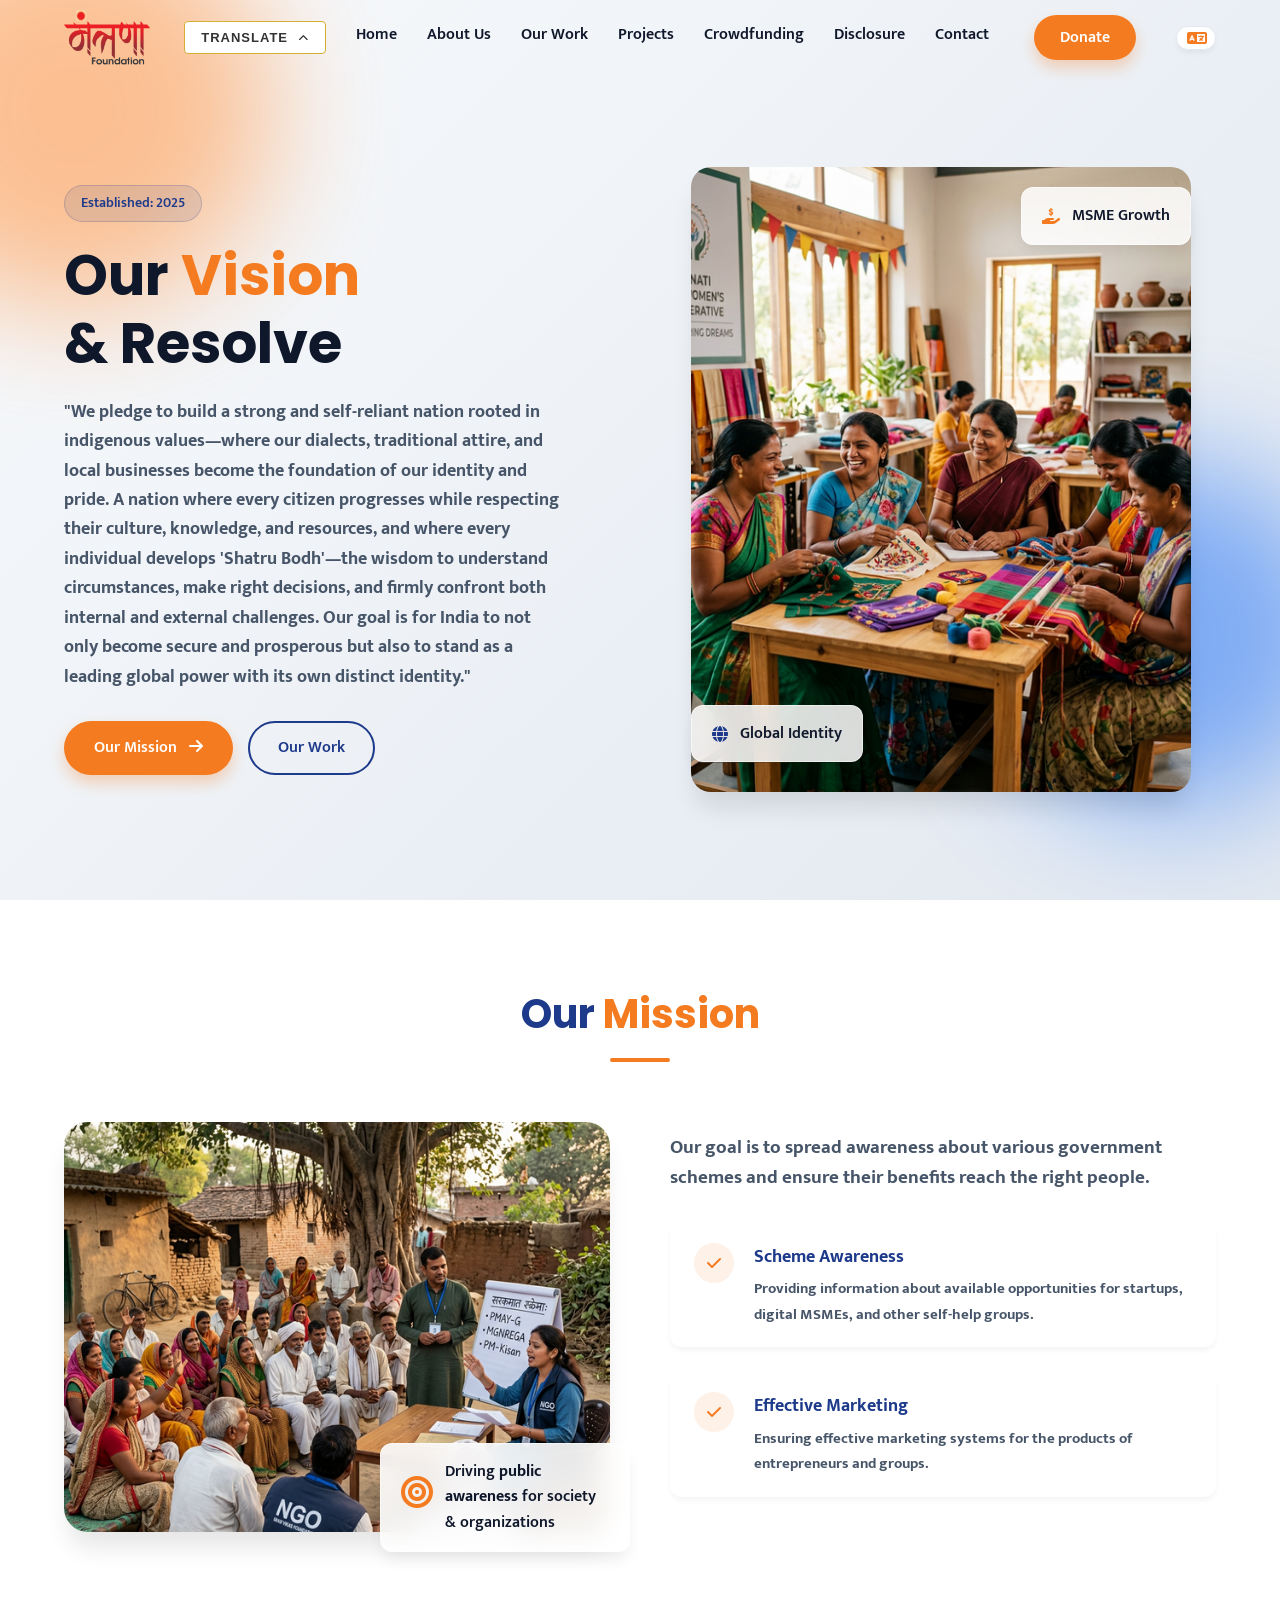
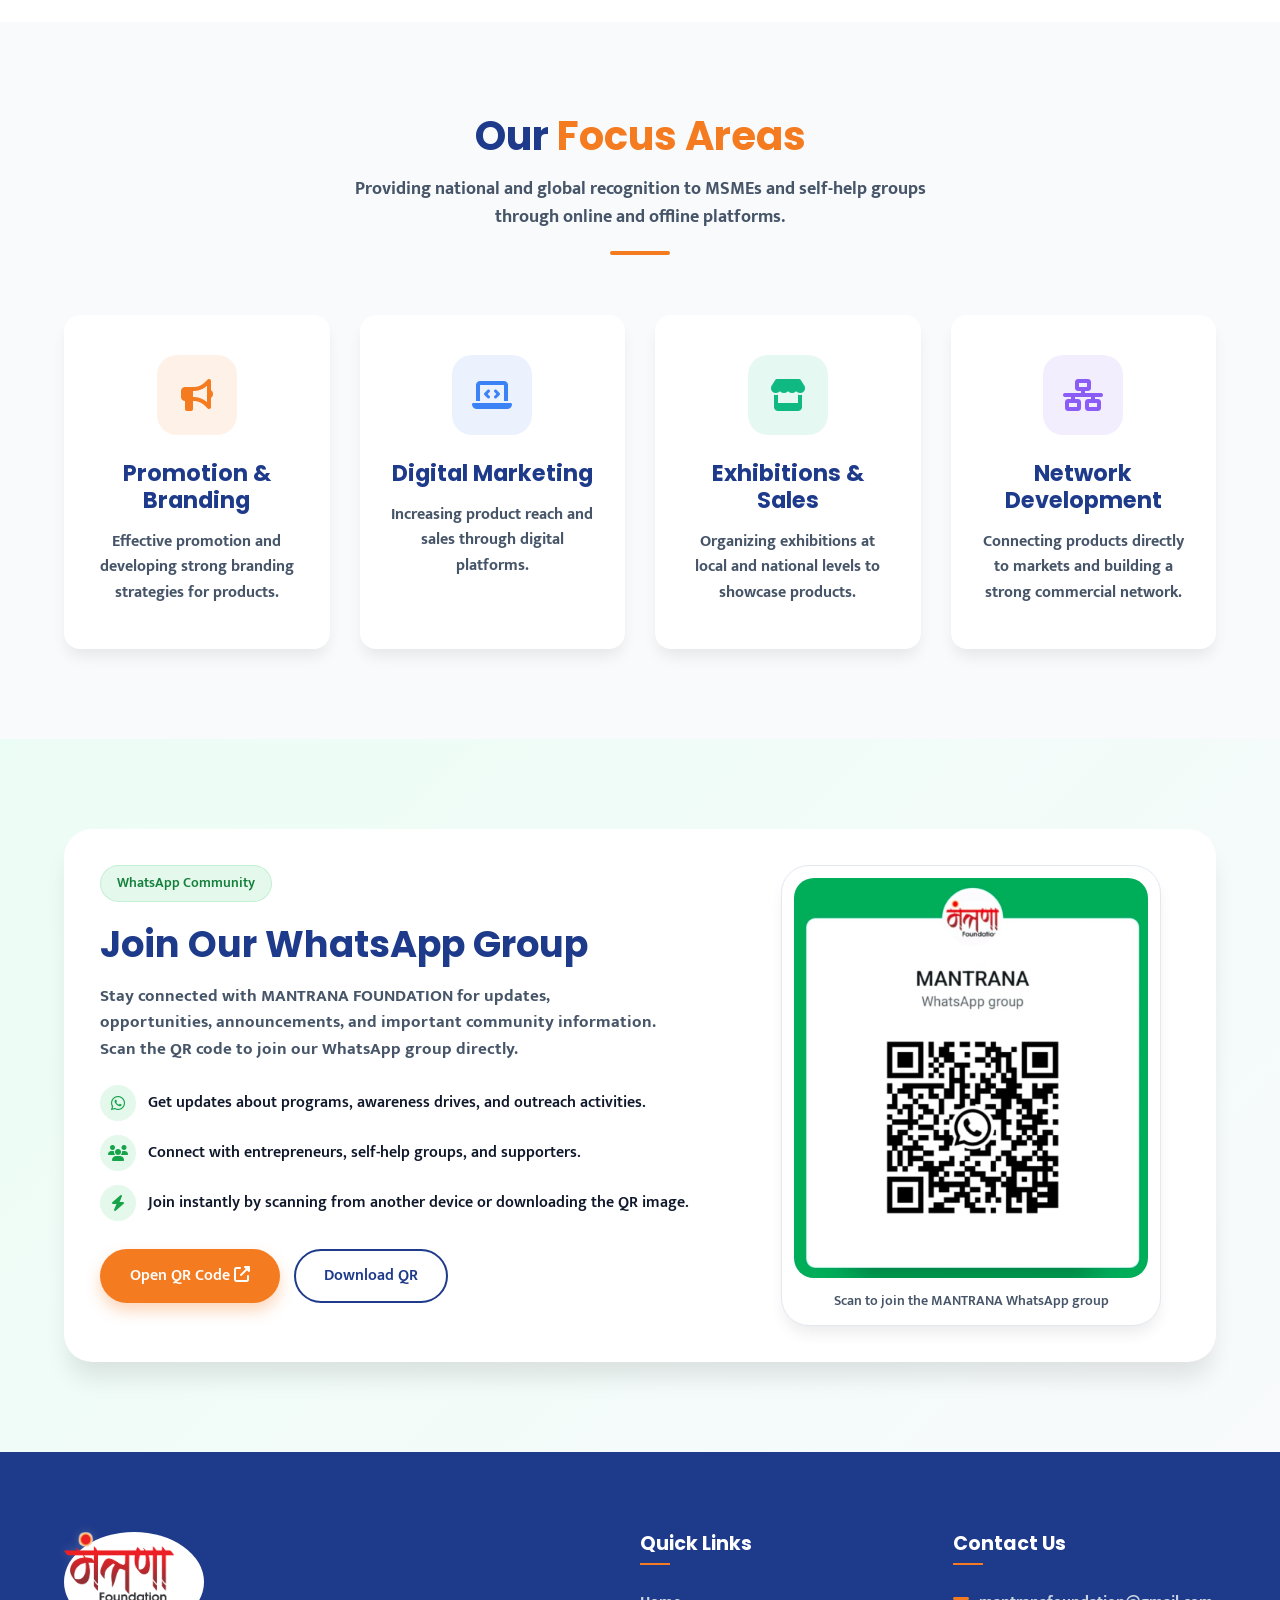
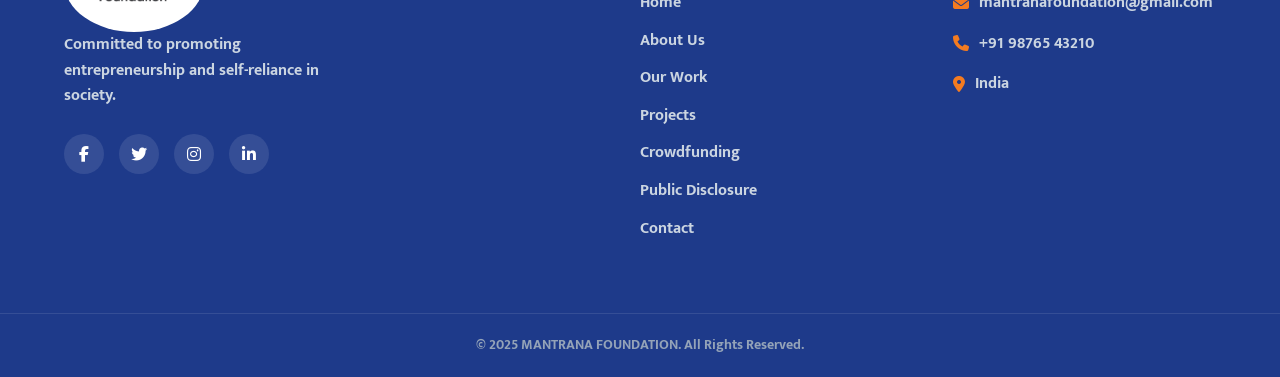
==== commit 74e3141a: "Merge branch 'main' of https://github.com/ankitsonu5/mantranafoundation" ====
--- a/index.html
+++ b/index.html
@@ -67,6 +67,10 @@
                 <a href="disclosure.html" class="nav-link">Disclosure</a>
                 <a href="contact.html" class="nav-link">Contact</a>
                 <a href="donate.html" class="btn btn-primary nav-donate-btn">Donate</a>
+                <div class="lang-selector">
+                    <span class="lang-label"><i class="fa-solid fa-language"></i></span>
+                    <div id="google_translate_element"></div>
+                </div>
             </div>
             <button class="menu-btn" aria-label="Toggle menu">
                 <i class="fas fa-bars"></i>
@@ -84,10 +88,11 @@
         <div class="container hero-container">
             <div class="hero-content">
                 <div class="badge">Established: 2025</div>
-                <h1 class="hero-title">Empowering <span>Entrepreneurship</span> & Self-Reliance</h1>
+                <h1 class="hero-title">Our <span>Vision</span><br> & Resolve</h1>
                 <p class="hero-subtitle">
-                    <strong>MANTRANA FOUNDATION</strong> was established to promote entrepreneurship and self-reliance
-                    in society. We are dedicated to empowering MSMEs, startups, and self-help groups.
+                    <strong>"We pledge to build a strong and self-reliant nation rooted in indigenous values—where our dialects, traditional attire, and local businesses become the foundation of our identity and pride. A nation where every citizen progresses while respecting their culture, knowledge, and resources, and where every individual develops 'Shatru Bodh'—the wisdom to understand circumstances, make right decisions, and firmly confront both internal and external challenges. Our goal is for India to not only become secure and prosperous but also to stand as a leading global power with its own distinct identity."
+
+
                 </p>
                 <div class="hero-actions">
                     <a href="#mission" class="btn btn-primary">Our Mission <i class="fas fa-arrow-right"></i></a>
@@ -230,17 +235,17 @@
                         </li>
                     </ul>
                     <div class="qr-community-actions">
-                        <a href="assets/WhatsApp Image 2026-04-08 at 12.09.59 PM.jpeg" target="_blank"
+                        <a href="assets/newqr.jpeg" target="_blank"
                             class="btn btn-primary">
                             Open QR Code <i class="fas fa-up-right-from-square"></i>
                         </a>
-                        <a href="assets/WhatsApp Image 2026-04-08 at 12.09.59 PM.jpeg" download class="btn btn-outline">
+                        <a href="assets/newqr.jpeg" download class="btn btn-outline">
                             Download QR
                         </a>
                     </div>
                 </div>
                 <div class="qr-preview">
-                    <img src="assets/WhatsApp Image 2026-04-08 at 12.09.59 PM.jpeg" alt="WhatsApp Group QR Code">
+                    <img src="assets/newqr.jpeg" alt="WhatsApp Group QR Code">
                     <p class="qr-preview-label">Scan to join the MANTRANA WhatsApp group</p>
                 </div>
             </div>
@@ -251,9 +256,11 @@
     <footer class="footer">
         <div class="container footer-container">
             <div class="footer-brand">
+                <div style="background-color: white; max-width: 140px; max-height: 100px;border-radius: 50%;padding: auto;">
                 <a href="#" class="logo footer-logo">
                     <img src="assets/Mantarna_Foundation_4.jpg-removebg-preview.png" alt="MANTRANA FOUNDATION Logo" class="logo-img">
                 </a>
+                </div>
                 <p class="footer-desc">Committed to promoting entrepreneurship and self-reliance in society.</p>
                 <div class="social-links">
                     <a href="#" class="social-link"><i class="fab fa-facebook-f"></i></a>
--- a/styles.css
+++ b/styles.css
@@ -1,65 +1,71 @@
 /* --- Base & Variables --- */
 :root {
-    --primary: #F47B20;
-    /* Vibrant Saffron */
-    --primary-light: #FF9A4D;
-    --primary-dark: #cc5c0c;
-    --secondary: #1E3A8A;
-    /* Deep Royal Blue */
-    --secondary-light: #3B82F6;
-    --text-dark: #0F172A;
-    --text-muted: #475569;
-    --bg-light: #F8FAFC;
-    --white: #FFFFFF;
-    --transition: all 0.3s cubic-bezier(0.25, 0.8, 0.25, 1);
-    --shadow-sm: 0 4px 6px -1px rgba(0, 0, 0, 0.05);
-    --shadow-md: 0 10px 15px -3px rgba(0, 0, 0, 0.08);
-    --shadow-lg: 0 20px 25px -5px rgba(0, 0, 0, 0.1);
+  --primary: #f47b20;
+  /* Vibrant Saffron */
+  --primary-light: #ff9a4d;
+  --primary-dark: #cc5c0c;
+  --secondary: #1e3a8a;
+  /* Deep Royal Blue */
+  --secondary-light: #3b82f6;
+  --text-dark: #0f172a;
+  --text-muted: #475569;
+  --bg-light: #f8fafc;
+  --white: #ffffff;
+  --transition: all 0.3s cubic-bezier(0.25, 0.8, 0.25, 1);
+  --shadow-sm: 0 4px 6px -1px rgba(0, 0, 0, 0.05);
+  --shadow-md: 0 10px 15px -3px rgba(0, 0, 0, 0.08);
+  --shadow-lg: 0 20px 25px -5px rgba(0, 0, 0, 0.1);
 }
 
 * {
-    margin: 0;
-    padding: 0;
-    box-sizing: border-box;
+  margin: 0;
+  padding: 0;
+  box-sizing: border-box;
+}
+
+.logo img {
+  height: 55px;
+  width: auto;
+  object-fit: contain;
 }
 
 html {
-    scroll-behavior: smooth;
+  scroll-behavior: smooth;
 }
 
 body {
-    font-family: 'Mukta', 'Poppins', sans-serif;
-    color: var(--text-dark);
-    background-color: var(--white);
-    line-height: 1.6;
-    overflow-x: hidden;
+  font-family: "Mukta", "Poppins", sans-serif;
+  color: var(--text-dark);
+  background-color: var(--white);
+  line-height: 1.6;
+  overflow-x: hidden;
 }
 
 a {
-    text-decoration: none;
-    color: inherit;
+  text-decoration: none;
+  color: inherit;
 }
 
 ul {
-    list-style: none;
+  list-style: none;
 }
 
 .container {
-    max-width: 1200px;
-    margin: 0 auto;
-    padding: 0 20px;
+  max-width: 1200px;
+  margin: 0 auto;
+  padding: 10px 24px;
 }
 
 .text-center {
-    text-align: center;
+  text-align: center;
 }
 
 .section {
-    padding: 80px 0;
+  padding: 80px 0;
 }
 
 .bg-light {
-    background-color: var(--bg-light);
+  background-color: var(--bg-light);
 }
 
 /* --- Utilities & Typography --- */
@@ -69,1485 +75,1591 @@
 h4,
 h5,
 h6 {
-    font-family: 'Poppins', 'Mukta', sans-serif;
-    font-weight: 700;
-    line-height: 1.2;
+  font-family: "Poppins", "Mukta", sans-serif;
+  font-weight: 700;
+  line-height: 1.2;
 }
 
 .btn {
-    display: inline-block;
-    padding: 12px 28px;
-    border-radius: 50px;
-    font-weight: 600;
-    font-size: 1rem;
-    cursor: pointer;
-    transition: var(--transition);
-    border: 2px solid transparent;
+  display: inline-block;
+  padding: 12px 28px;
+  border-radius: 50px;
+  font-weight: 600;
+  font-size: 1rem;
+  cursor: pointer;
+  transition: var(--transition);
+  border: 2px solid transparent;
 }
 
 .btn-primary {
-    background-color: var(--primary);
-    color: var(--white);
-    box-shadow: 0 8px 15px rgba(244, 123, 32, 0.3);
+  background-color: var(--primary);
+  color: var(--white);
+  box-shadow: 0 8px 15px rgba(244, 123, 32, 0.3);
 }
 
 .btn-primary:hover {
-    background-color: var(--primary-dark);
-    transform: translateY(-2px);
-    box-shadow: 0 12px 20px rgba(244, 123, 32, 0.4);
+  background-color: var(--primary-dark);
+  transform: translateY(-2px);
+  box-shadow: 0 12px 20px rgba(244, 123, 32, 0.4);
 }
 
 .btn-outline {
-    background-color: transparent;
-    border-color: var(--secondary);
-    color: var(--secondary);
+  background-color: transparent;
+  border-color: var(--secondary);
+  color: var(--secondary);
 }
 
 .btn-outline:hover {
-    background-color: var(--secondary);
-    color: var(--white);
-    transform: translateY(-2px);
+  background-color: var(--secondary);
+  color: var(--white);
+  transform: translateY(-2px);
 }
 
 .text-primary {
-    color: var(--primary);
+  color: var(--primary);
 }
 
 .text-secondary {
-    color: var(--secondary);
+  color: var(--secondary);
 }
 
 .text-xl {
-    font-size: 1.2rem;
+  font-size: 1.2rem;
 }
 
 /* --- Navbar --- */
 .navbar {
-    position: fixed;
-    top: 0;
-    left: 0;
-    width: 100%;
-    padding: 20px 0;
-    z-index: 1000;
-    transition: var(--transition);
-    background: transparent;
+  position: fixed;
+  top: 0;
+  left: 0;
+  width: 100%;
+  padding: 0px 0;
+  z-index: 1000;
+  transition: var(--transition);
+  background: transparent;
 }
 
 .navbar.scrolled {
-    background: rgba(255, 255, 255, 0.95);
-    backdrop-filter: blur(10px);
-    padding: 15px 0;
-    box-shadow: var(--shadow-sm);
+  background: rgba(255, 255, 255, 0.95);
+  backdrop-filter: blur(10px);
+  padding: 8px 0;
+  box-shadow: var(--shadow-sm);
 }
 
 .nav-container {
-    display: flex;
-    justify-content: space-between;
-    align-items: center;
+  display: flex;
+  justify-content: space-between;
+  align-items: center;
 }
 
 .logo {
-    display: flex;
-    align-items: center;
-    gap: 10px;
-    transition: var(--transition);
+  display: flex;
+  align-items: center;
+  gap: 10px;
+  transition: var(--transition);
 }
 
 .logo-img {
-    height: 55px; /* Optimal height for navbar */
-    width: auto;
-    object-fit: contain;
-    transition: var(--transition);
+  height: 45px;
+  width: auto;
+  object-fit: contain;
+  transition: var(--transition);
 }
 
 .logo:hover .logo-img {
-    transform: scale(1.05);
+  transform: scale(1.05);
 }
 
 .nav-links {
-    display: flex;
-    gap: 30px;
+  display: flex;
+  align-items: center;
+  gap: 30px;
 }
 
 .nav-link {
-    font-weight: 600;
-    color: var(--text-dark);
-    position: relative;
-    padding-bottom: 5px;
+  font-weight: 600;
+  color: var(--text-dark);
+  position: relative;
+  padding-bottom: 5px;
 }
 
 .nav-donate-btn {
-    padding: 8px 24px !important;
-    margin-left: 15px;
+  padding: 8px 24px !important;
+  margin-left: 15px;
 }
 
 .nav-link::after {
-    content: '';
-    position: absolute;
-    bottom: 0;
-    left: 0;
-    width: 0;
-    height: 2px;
-    background-color: var(--primary);
-    transition: var(--transition);
+  content: "";
+  position: absolute;
+  bottom: 0;
+  left: 0;
+  width: 0;
+  height: 2px;
+  background-color: var(--primary);
+  transition: var(--transition);
 }
 
 .nav-link:hover::after {
-    width: 100%;
+  width: 100%;
 }
 
 .navbar.scrolled .logo,
 .navbar.scrolled .nav-link {
-    color: var(--text-dark);
+  color: var(--text-dark);
 }
 
 .menu-btn {
-    display: none;
-    font-size: 1.5rem;
-    background: none;
-    border: none;
-    color: var(--text-dark);
-    cursor: pointer;
+  display: none;
+  font-size: 1.5rem;
+  background: none;
+  border: none;
+  color: var(--text-dark);
+  cursor: pointer;
 }
 
 /* --- Hero Section --- */
 .hero {
-    position: relative;
-    padding: 160px 0 100px;
-    min-height: 100vh;
-    display: flex;
-    align-items: center;
-    background: linear-gradient(135deg, #F8FAFC 0%, #E2E8F0 100%);
-    overflow: hidden;
+  position: relative;
+  padding: 160px 0 100px;
+  min-height: 100vh;
+  display: flex;
+  align-items: center;
+  background: linear-gradient(135deg, #f8fafc 0%, #e2e8f0 100%);
+  overflow: hidden;
 }
 
 .hero-shapes .shape {
-    position: absolute;
-    border-radius: 50%;
-    filter: blur(60px);
-    z-index: 0;
-    opacity: 0.6;
+  position: absolute;
+  border-radius: 50%;
+  filter: blur(60px);
+  z-index: 0;
+  opacity: 0.6;
 }
 
 .shape-1 {
-    top: -10%;
-    left: -10%;
-    width: 400px;
-    height: 400px;
-    background: var(--primary-light);
+  top: -10%;
+  left: -10%;
+  width: 400px;
+  height: 400px;
+  background: var(--primary-light);
 }
 
 .shape-2 {
-    bottom: 10%;
-    right: -5%;
-    width: 350px;
-    height: 350px;
-    background: var(--secondary-light);
-    opacity: 0.4;
+  bottom: 10%;
+  right: -5%;
+  width: 350px;
+  height: 350px;
+  background: var(--secondary-light);
+  opacity: 0.4;
 }
 
 .hero-container {
-    position: relative;
-    z-index: 1;
-    display: grid;
-    grid-template-columns: 1fr 1fr;
-    gap: 50px;
-    align-items: center;
+  position: relative;
+  z-index: 1;
+  display: grid;
+  grid-template-columns: 1fr 1fr;
+  gap: 50px;
+  align-items: center;
 }
 
 .badge {
-    display: inline-block;
-    padding: 6px 16px;
-    background: rgba(30, 58, 138, 0.1);
-    color: var(--secondary);
-    border-radius: 50px;
-    font-weight: 600;
-    font-size: 0.9rem;
-    margin-bottom: 20px;
-    border: 1px solid rgba(30, 58, 138, 0.2);
+  display: inline-block;
+  padding: 6px 16px;
+  background: rgba(30, 58, 138, 0.1);
+  color: var(--secondary);
+  border-radius: 50px;
+  font-weight: 600;
+  font-size: 0.9rem;
+  margin-bottom: 20px;
+  border: 1px solid rgba(30, 58, 138, 0.2);
 }
 
 .hero-title {
-    font-size: 3.5rem;
-    color: var(--text-dark);
-    margin-bottom: 20px;
+  font-size: 3.5rem;
+  color: var(--text-dark);
+  margin-bottom: 20px;
 }
 
 .hero-title span {
-    color: var(--primary);
+  color: var(--primary);
 }
 
 .hero-subtitle {
-    font-size: 1.15rem;
-    color: var(--text-muted);
-    margin-bottom: 30px;
-    max-width: 90%;
+  font-size: 1.15rem;
+  color: var(--text-muted);
+  margin-bottom: 30px;
+  max-width: 90%;
 }
 
 .hero-actions {
-    display: flex;
-    gap: 15px;
+  display: flex;
+  gap: 15px;
 }
 
 .hero-actions .btn i {
-    margin-left: 8px;
+  margin-left: 8px;
 }
 
 .hero-image {
-    position: relative;
+  position: relative;
 }
 
 .hero-img-wrapper {
-    position: relative;
-    width: 100%;
-    height: 450px;
-    display: flex;
-    justify-content: center;
-    align-items: center;
+  position: relative;
+  width: 100%;
+  height: 450px;
+  display: flex;
+  justify-content: center;
+  align-items: center;
 }
 
 .hero-img-container {
-    position: relative;
-    width: 100%;
-    max-width: 500px;
-    margin: 0 auto;
+  position: relative;
+  width: 100%;
+  max-width: 500px;
+  margin: 0 auto;
 }
 
 .hero-real-image {
-    width: 100%;
-    height: auto;
-    border-radius: 20px;
-    box-shadow: var(--shadow-lg);
-    display: block;
-    object-fit: cover;
-    aspect-ratio: 4/5;
+  width: 100%;
+  height: auto;
+  border-radius: 20px;
+  box-shadow: var(--shadow-lg);
+  display: block;
+  object-fit: cover;
+  aspect-ratio: 4/5;
 }
 
 .image-overlay-card {
-    position: absolute;
-    animation: pulseFloat 5s ease-in-out infinite;
-    z-index: 2;
+  position: absolute;
+  animation: pulseFloat 5s ease-in-out infinite;
+  z-index: 2;
 }
 
 @keyframes float {
-
-    0%,
-    100% {
-        transform: rotate(45deg) translateY(0);
-    }
-
-    50% {
-        transform: rotate(45deg) translateY(-15px);
-    }
+  0%,
+  100% {
+    transform: rotate(45deg) translateY(0);
+  }
+
+  50% {
+    transform: rotate(45deg) translateY(-15px);
+  }
 }
 
 .glass-card {
-    background: rgba(255, 255, 255, 0.85);
-    backdrop-filter: blur(12px);
-    border: 1px solid rgba(255, 255, 255, 0.5);
-    padding: 15px 20px;
-    border-radius: 12px;
-    box-shadow: var(--shadow-md);
-    display: flex;
-    align-items: center;
-    gap: 12px;
-    font-weight: 600;
+  background: rgba(255, 255, 255, 0.85);
+  backdrop-filter: blur(12px);
+  border: 1px solid rgba(255, 255, 255, 0.5);
+  padding: 15px 20px;
+  border-radius: 12px;
+  box-shadow: var(--shadow-md);
+  display: flex;
+  align-items: center;
+  gap: 12px;
+  font-weight: 600;
 }
 
 .floating-card {
-    position: absolute;
-    animation: pulseFloat 5s ease-in-out infinite;
+  position: absolute;
+  animation: pulseFloat 5s ease-in-out infinite;
 }
 
 .floating-card i {
-    font-size: 1.5rem;
+  font-size: 1.5rem;
 }
 
 .top-right {
-    top: 20px;
-    right: 0;
-    animation-delay: 1s;
+  top: 20px;
+  right: 0;
+  animation-delay: 1s;
 }
 
 .bottom-left {
-    bottom: 30px;
-    left: 0;
-    animation-delay: 2s;
+  bottom: 30px;
+  left: 0;
+  animation-delay: 2s;
 }
 
 @keyframes pulseFloat {
-
-    0%,
-    100% {
-        transform: translateY(0);
-    }
-
-    50% {
-        transform: translateY(-10px);
-    }
+  0%,
+  100% {
+    transform: translateY(0);
+  }
+
+  50% {
+    transform: translateY(-10px);
+  }
 }
 
 /* --- Section Headers --- */
 .section-header {
-    margin-bottom: 60px;
+  margin-bottom: 60px;
 }
 
 .section-title {
-    font-size: 2.5rem;
-    color: var(--secondary);
-    margin-bottom: 15px;
+  font-size: 2.5rem;
+  color: var(--secondary);
+  margin-bottom: 15px;
 }
 
 .section-title span {
-    color: var(--primary);
+  color: var(--primary);
 }
 
 .section-subtitle {
-    font-size: 1.1rem;
-    color: var(--text-muted);
-    max-width: 600px;
-    margin: 0 auto;
+  font-size: 1.1rem;
+  color: var(--text-muted);
+  max-width: 600px;
+  margin: 0 auto;
 }
 
 .section-divider {
-    height: 4px;
-    width: 60px;
-    background: var(--primary);
-    margin: 20px auto 0;
-    border-radius: 2px;
+  height: 4px;
+  width: 60px;
+  background: var(--primary);
+  margin: 20px auto 0;
+  border-radius: 2px;
 }
 
 /* --- Mission Section --- */
 .mission-grid {
-    display: grid;
-    grid-template-columns: 1fr 1fr;
-    gap: 60px;
-    align-items: center;
+  display: grid;
+  grid-template-columns: 1fr 1fr;
+  gap: 60px;
+  align-items: center;
 }
 
 .mission-image-container {
-    position: relative;
-    width: 100%;
+  position: relative;
+  width: 100%;
 }
 
 .mission-real-image {
-    width: 100%;
-    height: auto;
-    border-radius: 24px;
-    box-shadow: var(--shadow-lg);
-    object-fit: cover;
-    aspect-ratio: 4/3;
-    display: block;
+  width: 100%;
+  height: auto;
+  border-radius: 24px;
+  box-shadow: var(--shadow-lg);
+  object-fit: cover;
+  aspect-ratio: 4/3;
+  display: block;
 }
 
 .mission-highlight-card {
-    position: absolute;
-    bottom: -20px;
-    right: -20px;
-    max-width: 250px;
-    z-index: 2;
-    background: rgba(255, 255, 255, 0.9);
-}
-
-
-
-
+  position: absolute;
+  bottom: -20px;
+  right: -20px;
+  max-width: 250px;
+  z-index: 2;
+  background: rgba(255, 255, 255, 0.9);
+}
 
 .mission-text {
-    margin-bottom: 30px;
-    color: var(--text-muted);
+  margin-bottom: 30px;
+  color: var(--text-muted);
 }
 
 .mission-list li {
-    display: flex;
-    gap: 20px;
-    margin-bottom: 25px;
-    background: var(--white);
-    padding: 20px;
-    border-radius: 12px;
-    box-shadow: var(--shadow-sm);
-    transition: var(--transition);
-    border-left: 4px solid transparent;
+  display: flex;
+  gap: 20px;
+  margin-bottom: 25px;
+  background: var(--white);
+  padding: 20px;
+  border-radius: 12px;
+  box-shadow: var(--shadow-sm);
+  transition: var(--transition);
+  border-left: 4px solid transparent;
 }
 
 .mission-list li:hover {
-    transform: translateX(10px);
-    border-left-color: var(--primary);
-    box-shadow: var(--shadow-md);
+  transform: translateX(10px);
+  border-left-color: var(--primary);
+  box-shadow: var(--shadow-md);
 }
 
 .list-icon {
-    width: 40px;
-    height: 40px;
-    background: rgba(244, 123, 32, 0.1);
-    color: var(--primary);
-    border-radius: 50%;
-    display: flex;
-    justify-content: center;
-    align-items: center;
-    flex-shrink: 0;
+  width: 40px;
+  height: 40px;
+  background: rgba(244, 123, 32, 0.1);
+  color: var(--primary);
+  border-radius: 50%;
+  display: flex;
+  justify-content: center;
+  align-items: center;
+  flex-shrink: 0;
 }
 
 .list-text strong {
-    display: block;
-    font-size: 1.1rem;
-    margin-bottom: 5px;
-    color: var(--secondary);
+  display: block;
+  font-size: 1.1rem;
+  margin-bottom: 5px;
+  color: var(--secondary);
 }
 
 .list-text span {
-    color: var(--text-muted);
-    font-size: 0.95rem;
+  color: var(--text-muted);
+  font-size: 0.95rem;
 }
 
 /* --- Services Section --- */
 .services-grid {
-    display: grid;
-    grid-template-columns: repeat(auto-fit, minmax(250px, 1fr));
+  display: grid;
+  grid-template-columns: repeat(auto-fit, minmax(250px, 1fr));
+  gap: 30px;
+}
+
+.service-card {
+  background: var(--white);
+  padding: 40px 30px;
+  border-radius: 16px;
+  text-align: center;
+  box-shadow: var(--shadow-md);
+  transition: var(--transition);
+  border-bottom: 4px solid transparent;
+}
+
+.service-card:hover {
+  transform: translateY(-10px);
+  box-shadow: var(--shadow-lg);
+  border-bottom-color: var(--primary);
+}
+
+.service-icon {
+  width: 80px;
+  height: 80px;
+  border-radius: 20px;
+  display: flex;
+  justify-content: center;
+  align-items: center;
+  margin: 0 auto 25px;
+  font-size: 2rem;
+  transition: var(--transition);
+}
+
+.wrapper-1 {
+  background: rgba(244, 123, 32, 0.1);
+  color: #f47b20;
+}
+
+.wrapper-2 {
+  background: rgba(59, 130, 246, 0.1);
+  color: #3b82f6;
+}
+
+.wrapper-3 {
+  background: rgba(16, 185, 129, 0.1);
+  color: #10b981;
+}
+
+.wrapper-4 {
+  background: rgba(139, 92, 246, 0.1);
+  color: #8b5cf6;
+}
+
+.service-card:hover .service-icon {
+  transform: scale(1.1) rotate(5deg);
+}
+
+.service-title {
+  font-size: 1.4rem;
+  margin-bottom: 15px;
+  color: var(--secondary);
+}
+
+.service-desc {
+  color: var(--text-muted);
+}
+
+/* --- WhatsApp QR Section --- */
+.qr-community {
+  padding: 80px 0;
+  background: linear-gradient(135deg, #ecfdf5 0%, #f8fafc 100%);
+}
+
+.qr-community-card {
+  display: grid;
+  grid-template-columns: 1.2fr 0.8fr;
+  gap: 36px;
+  align-items: start;
+  background: var(--white);
+  border-radius: 28px;
+  padding: 36px;
+  box-shadow: var(--shadow-lg);
+}
+
+.qr-community-copy .badge {
+  background: rgba(34, 197, 94, 0.12);
+  color: #15803d;
+  border-color: rgba(34, 197, 94, 0.18);
+}
+
+.qr-community-title {
+  font-size: 2.3rem;
+  color: var(--secondary);
+  margin-bottom: 16px;
+}
+
+.qr-community-text {
+  color: var(--text-muted);
+  font-size: 1.05rem;
+  margin-bottom: 22px;
+  max-width: 560px;
+}
+
+.qr-community-points {
+  display: grid;
+  gap: 14px;
+  margin-bottom: 28px;
+}
+
+.qr-community-points li {
+  display: flex;
+  align-items: center;
+  gap: 12px;
+  color: var(--text-dark);
+  font-weight: 600;
+}
+
+.qr-community-points i {
+  width: 36px;
+  height: 36px;
+  border-radius: 50%;
+  display: flex;
+  align-items: center;
+  justify-content: center;
+  background: rgba(34, 197, 94, 0.12);
+  color: #16a34a;
+  flex-shrink: 0;
+}
+
+.qr-community-actions {
+  display: flex;
+  gap: 14px;
+  flex-wrap: wrap;
+}
+
+.qr-preview {
+  background: #ffffff;
+  border: 1px solid #e2e8f0;
+  border-radius: 28px;
+  padding: 12px;
+  text-align: center;
+  width: 100%;
+  max-width: 380px;
+  justify-self: center;
+  align-self: start;
+  box-shadow: var(--shadow-md);
+}
+
+.qr-preview img {
+  width: 100%;
+  max-width: none;
+  height: auto;
+  border-radius: 20px;
+  display: block;
+  margin: 0 auto 12px;
+}
+
+.qr-preview-label {
+  color: var(--text-muted);
+  font-size: 0.9rem;
+  font-weight: 600;
+}
+
+/* --- Footer --- */
+.footer {
+  background-color: var(--secondary);
+  color: var(--white);
+  padding: 70px 0 20px;
+}
+
+.footer-container {
+  display: grid;
+  grid-template-columns: 2fr 1fr 1fr;
+  gap: 50px;
+  margin-bottom: 50px;
+}
+
+.footer-logo {
+  margin-bottom: 25px;
+  display: inline-block;
+}
+
+.footer-logo .logo-img {
+  height: 70px; /* Slightly larger for footer */
+  filter: drop-shadow(0 0 5px rgba(255, 255, 255, 0.2));
+}
+
+.footer-desc {
+  color: #cbd5e1;
+  margin-bottom: 25px;
+  max-width: 300px;
+}
+
+.social-links {
+  display: flex;
+  gap: 15px;
+}
+
+.social-link {
+  width: 40px;
+  height: 40px;
+  background: rgba(255, 255, 255, 0.1);
+  display: flex;
+  justify-content: center;
+  align-items: center;
+  border-radius: 50%;
+  color: var(--white);
+  transition: var(--transition);
+}
+
+.social-link:hover {
+  background: var(--primary);
+  transform: translateY(-3px);
+}
+
+.footer-title {
+  font-size: 1.2rem;
+  margin-bottom: 25px;
+  position: relative;
+  padding-bottom: 10px;
+}
+
+.footer-title::after {
+  content: "";
+  position: absolute;
+  bottom: 0;
+  left: 0;
+  width: 30px;
+  height: 2px;
+  background: var(--primary);
+}
+
+.footer-links ul li {
+  margin-bottom: 12px;
+}
+
+.footer-links ul li a {
+  color: #cbd5e1;
+  transition: var(--transition);
+}
+
+.footer-links ul li a:hover {
+  color: var(--primary);
+  padding-left: 5px;
+}
+
+.footer-contact ul li {
+  margin-bottom: 15px;
+  display: flex;
+  align-items: center;
+  gap: 10px;
+  color: #cbd5e1;
+}
+
+.footer-contact ul li i {
+  color: var(--primary);
+}
+
+.footer-bottom {
+  text-align: center;
+  padding-top: 20px;
+  border-top: 1px solid rgba(255, 255, 255, 0.1);
+  color: #94a3b8;
+  font-size: 0.9rem;
+}
+
+/* --- Page Hero (Inner Pages) --- */
+.page-hero {
+  position: relative;
+  padding: 160px 0 80px;
+  background: linear-gradient(135deg, #0f172a 0%, #1e3a8a 60%, #3b82f6 100%);
+  overflow: hidden;
+  text-align: center;
+}
+
+.page-hero-shapes .shape {
+  position: absolute;
+  border-radius: 50%;
+  filter: blur(80px);
+  opacity: 0.3;
+}
+
+.page-hero .shape-1 {
+  top: -20%;
+  left: -10%;
+  width: 400px;
+  height: 400px;
+  background: var(--primary);
+}
+
+.page-hero .shape-2 {
+  bottom: -10%;
+  right: -5%;
+  width: 350px;
+  height: 350px;
+  background: var(--secondary-light);
+}
+
+.page-hero-content {
+  position: relative;
+  z-index: 1;
+}
+
+.page-hero .badge {
+  background: rgba(244, 123, 32, 0.2);
+  color: var(--primary-light);
+  border-color: rgba(244, 123, 32, 0.3);
+}
+
+.page-hero-title {
+  font-size: 3rem;
+  color: var(--white);
+  margin-bottom: 20px;
+}
+
+.page-hero-title span {
+  color: var(--primary);
+}
+
+.page-hero-subtitle {
+  font-size: 1.15rem;
+  color: #cbd5e1;
+  max-width: 650px;
+  margin: 0 auto;
+}
+
+/* --- Disclosure Section --- */
+.disclosure-section {
+  padding: 80px 0;
+}
+
+.documents-grid {
+  display: flex;
+  flex-direction: column;
+  gap: 20px;
+  max-width: 800px;
+  margin: 0 auto;
+}
+
+.document-card {
+  background: var(--white);
+  border-radius: 16px;
+  padding: 28px;
+  box-shadow: var(--shadow-sm);
+  display: flex;
+  align-items: center;
+  gap: 20px;
+  transition: var(--transition);
+  border: 1px solid rgba(0, 0, 0, 0.04);
+  position: relative;
+  overflow: hidden;
+}
+
+.document-card::before {
+  content: "";
+  position: absolute;
+  top: 0;
+  left: 0;
+  width: 4px;
+  height: 100%;
+  background: var(--primary);
+  transform: scaleY(0);
+  transition: var(--transition);
+  border-radius: 4px 0 0 4px;
+}
+
+.document-card:hover {
+  transform: translateY(-4px);
+  box-shadow: var(--shadow-lg);
+}
+
+.document-card:hover::before {
+  transform: scaleY(1);
+}
+
+.document-icon {
+  width: 56px;
+  height: 56px;
+  border-radius: 14px;
+  background: linear-gradient(135deg, #fee2e2, #fecaca);
+  color: #dc2626;
+  display: flex;
+  justify-content: center;
+  align-items: center;
+  font-size: 1.5rem;
+  flex-shrink: 0;
+}
+
+.document-info {
+  flex: 1;
+  min-width: 0;
+}
+
+.document-title {
+  font-size: 1.05rem;
+  font-weight: 700;
+  color: var(--text-dark);
+  margin-bottom: 4px;
+  white-space: nowrap;
+  overflow: hidden;
+  text-overflow: ellipsis;
+}
+
+.document-desc {
+  font-size: 0.85rem;
+  color: var(--text-muted);
+  line-height: 1.4;
+}
+
+.document-actions {
+  display: flex;
+  gap: 8px;
+  flex-shrink: 0;
+}
+
+.doc-btn {
+  display: inline-flex;
+  align-items: center;
+  gap: 6px;
+  padding: 8px 16px;
+  border-radius: 8px;
+  font-size: 0.85rem;
+  font-weight: 600;
+  transition: var(--transition);
+  cursor: pointer;
+  text-decoration: none;
+}
+
+.doc-btn-view {
+  background: rgba(30, 58, 138, 0.08);
+  color: var(--secondary);
+}
+
+.doc-btn-view:hover {
+  background: var(--secondary);
+  color: var(--white);
+  transform: translateY(-1px);
+}
+
+.doc-btn-download {
+  background: rgba(244, 123, 32, 0.1);
+  color: var(--primary);
+  padding: 8px 12px;
+}
+
+.doc-btn-download:hover {
+  background: var(--primary);
+  color: var(--white);
+  transform: translateY(-1px);
+}
+
+/* --- Images Gallery --- */
+.images-grid {
+  display: grid;
+  grid-template-columns: repeat(auto-fit, minmax(300px, 1fr));
+  gap: 30px;
+  max-width: 800px;
+  margin: 0 auto;
+}
+
+.image-card {
+  border-radius: 16px;
+  overflow: hidden;
+  box-shadow: var(--shadow-md);
+  transition: var(--transition);
+  background: var(--white);
+}
+
+.image-card:hover {
+  transform: translateY(-6px);
+  box-shadow: var(--shadow-lg);
+}
+
+.image-card-inner {
+  overflow: hidden;
+  aspect-ratio: 4/3;
+}
+
+.image-card-inner img {
+  width: 100%;
+  height: 100%;
+  object-fit: cover;
+  transition: transform 0.5s ease;
+}
+
+.image-card:hover .image-card-inner img {
+  transform: scale(1.05);
+}
+
+.image-card-footer {
+  padding: 16px 20px;
+  display: flex;
+  justify-content: space-between;
+  align-items: center;
+  border-top: 1px solid rgba(0, 0, 0, 0.05);
+}
+
+.image-card-footer span {
+  font-weight: 600;
+  color: var(--text-muted);
+  font-size: 0.9rem;
+}
+
+.image-card-footer span i {
+  color: var(--primary);
+  margin-right: 8px;
+}
+
+/* --- Responsive Design --- */
+@media (max-width: 992px) {
+  .hero-container,
+  .mission-grid {
+    grid-template-columns: 1fr;
+    gap: 40px;
+  }
+
+  .hero-title {
+    font-size: 2.8rem;
+  }
+
+  .hero-content {
+    text-align: center;
+    order: 2;
+  }
+
+  .hero-actions {
+    justify-content: center;
+  }
+
+  .hero-subtitle {
+    margin: 0 auto 30px;
+  }
+
+  .hero-image {
+    order: 1;
+  }
+
+  .footer-container {
+    grid-template-columns: 1fr;
+    text-align: center;
     gap: 30px;
-}
-
-.service-card {
+  }
+
+  .footer-desc {
+    margin: 0 auto 25px;
+  }
+
+  .social-links {
+    justify-content: center;
+  }
+
+  .footer-title::after {
+    left: 50%;
+    transform: translateX(-50%);
+  }
+
+  .footer-contact ul li {
+    justify-content: center;
+  }
+
+  .page-hero-title {
+    font-size: 2.2rem;
+  }
+
+  .documents-grid {
+    grid-template-columns: 1fr;
+  }
+
+  .document-card {
+    flex-wrap: wrap;
+  }
+
+  .document-actions {
+    width: 100%;
+    justify-content: flex-end;
+  }
+
+  .images-grid {
+    grid-template-columns: 1fr;
+  }
+
+  .qr-community-card {
+    grid-template-columns: 1fr;
+  }
+}
+
+@media (max-width: 768px) {
+  .menu-btn {
+    display: block;
+  }
+
+  .nav-links {
+    position: fixed;
+    top: 80px;
+    left: -100%;
+    width: 100%;
     background: var(--white);
-    padding: 40px 30px;
-    border-radius: 16px;
-    text-align: center;
+    flex-direction: column;
+    align-items: center;
+    padding: 30px 0;
     box-shadow: var(--shadow-md);
     transition: var(--transition);
-    border-bottom: 4px solid transparent;
-}
-
-.service-card:hover {
-    transform: translateY(-10px);
-    box-shadow: var(--shadow-lg);
-    border-bottom-color: var(--primary);
-}
-
-.service-icon {
-    width: 80px;
-    height: 80px;
-    border-radius: 20px;
-    display: flex;
+  }
+
+  .nav-links.active {
+    left: 0;
+  }
+
+  .nav-donate-btn {
+    margin-left: 0;
+    margin-top: 15px;
+  }
+
+  .lang-selector {
+    margin-left: 0;
+    margin-top: 15px;
     justify-content: center;
-    align-items: center;
-    margin: 0 auto 25px;
+  }
+
+  /* Hero Banner - Mobile */
+  .hero {
+    padding: 100px 0 60px;
+    min-height: auto;
+  }
+
+  .hero-title {
     font-size: 2rem;
-    transition: var(--transition);
-}
-
-.wrapper-1 {
-    background: rgba(244, 123, 32, 0.1);
-    color: #F47B20;
-}
-
-.wrapper-2 {
-    background: rgba(59, 130, 246, 0.1);
-    color: #3B82F6;
-}
-
-.wrapper-3 {
-    background: rgba(16, 185, 129, 0.1);
-    color: #10B981;
-}
-
-.wrapper-4 {
-    background: rgba(139, 92, 246, 0.1);
-    color: #8B5CF6;
-}
-
-.service-card:hover .service-icon {
-    transform: scale(1.1) rotate(5deg);
-}
-
-.service-title {
-    font-size: 1.4rem;
-    margin-bottom: 15px;
-    color: var(--secondary);
-}
-
-.service-desc {
-    color: var(--text-muted);
-}
-
-/* --- WhatsApp QR Section --- */
-.qr-community {
-    padding: 80px 0;
-    background: linear-gradient(135deg, #ecfdf5 0%, #f8fafc 100%);
-}
-
-.qr-community-card {
-    display: grid;
-    grid-template-columns: 1.2fr 0.8fr;
-    gap: 36px;
-    align-items: start;
-    background: var(--white);
-    border-radius: 28px;
-    padding: 36px;
-    box-shadow: var(--shadow-lg);
-}
-
-.qr-community-copy .badge {
-    background: rgba(34, 197, 94, 0.12);
-    color: #15803D;
-    border-color: rgba(34, 197, 94, 0.18);
-}
-
-.qr-community-title {
-    font-size: 2.3rem;
-    color: var(--secondary);
-    margin-bottom: 16px;
-}
-
-.qr-community-text {
-    color: var(--text-muted);
-    font-size: 1.05rem;
-    margin-bottom: 22px;
-    max-width: 560px;
-}
-
-.qr-community-points {
-    display: grid;
-    gap: 14px;
-    margin-bottom: 28px;
-}
-
-.qr-community-points li {
-    display: flex;
-    align-items: center;
-    gap: 12px;
-    color: var(--text-dark);
-    font-weight: 600;
-}
-
-.qr-community-points i {
-    width: 36px;
-    height: 36px;
-    border-radius: 50%;
-    display: flex;
-    align-items: center;
+  }
+
+  .hero-subtitle {
+    font-size: 1rem;
+    max-width: 100%;
+  }
+
+  .hero-img-wrapper {
+    height: auto;
+    padding: 20px 0 10px;
+  }
+
+  .hero-img-container {
+    max-width: 75%;
+    margin: 0 auto;
+  }
+
+  .hero-real-image {
+    aspect-ratio: 3/2;
+    object-fit: cover;
+    border-radius: 16px;
+  }
+
+  .image-overlay-card {
+    padding: 8px 12px;
+    font-size: 0.8rem;
+    gap: 8px;
+  }
+
+  .image-overlay-card span {
+    font-size: 0.75rem;
+  }
+
+  .image-overlay-card i {
+    font-size: 1rem;
+  }
+
+  .top-right {
+    top: 30px;
+    right: 5px;
+  }
+
+  .bottom-left {
+    bottom: 10px;
+    left: 5px;
+  }
+
+  .hero-actions {
+    flex-wrap: wrap;
+    gap: 10px;
     justify-content: center;
-    background: rgba(34, 197, 94, 0.12);
-    color: #16A34A;
-    flex-shrink: 0;
-}
-
-.qr-community-actions {
-    display: flex;
-    gap: 14px;
-    flex-wrap: wrap;
-}
-
-.qr-preview {
-    background: #ffffff;
-    border: 1px solid #E2E8F0;
-    border-radius: 28px;
-    padding: 12px;
-    text-align: center;
-    width: 100%;
-    max-width: 380px;
-    justify-self: center;
-    align-self: start;
-    box-shadow: var(--shadow-md);
-}
-
-.qr-preview img {
-    width: 100%;
-    max-width: none;
-    height: auto;
-    border-radius: 20px;
-    display: block;
-    margin: 0 auto 12px;
-}
-
-.qr-preview-label {
-    color: var(--text-muted);
-    font-size: 0.9rem;
-    font-weight: 600;
-}
-
-/* --- Footer --- */
-.footer {
-    background-color: var(--secondary);
-    color: var(--white);
-    padding: 70px 0 20px;
-}
-
-.footer-container {
-    display: grid;
-    grid-template-columns: 2fr 1fr 1fr;
-    gap: 50px;
-    margin-bottom: 50px;
-}
-
-.footer-logo {
-    margin-bottom: 25px;
-    display: inline-block;
-}
-
-.footer-logo .logo-img {
-    height: 70px; /* Slightly larger for footer */
-    filter: drop-shadow(0 0 5px rgba(255, 255, 255, 0.2));
-}
-
-.footer-desc {
-    color: #CBD5E1;
-    margin-bottom: 25px;
-    max-width: 300px;
-}
-
-.social-links {
-    display: flex;
-    gap: 15px;
-}
-
-.social-link {
-    width: 40px;
-    height: 40px;
-    background: rgba(255, 255, 255, 0.1);
-    display: flex;
-    justify-content: center;
-    align-items: center;
-    border-radius: 50%;
-    color: var(--white);
-    transition: var(--transition);
-}
-
-.social-link:hover {
-    background: var(--primary);
-    transform: translateY(-3px);
-}
-
-.footer-title {
-    font-size: 1.2rem;
-    margin-bottom: 25px;
-    position: relative;
-    padding-bottom: 10px;
-}
-
-.footer-title::after {
-    content: '';
-    position: absolute;
-    bottom: 0;
-    left: 0;
-    width: 30px;
-    height: 2px;
-    background: var(--primary);
-}
-
-.footer-links ul li {
-    margin-bottom: 12px;
-}
-
-.footer-links ul li a {
-    color: #CBD5E1;
-    transition: var(--transition);
-}
-
-.footer-links ul li a:hover {
-    color: var(--primary);
-    padding-left: 5px;
-}
-
-.footer-contact ul li {
-    margin-bottom: 15px;
-    display: flex;
-    align-items: center;
-    gap: 10px;
-    color: #CBD5E1;
-}
-
-.footer-contact ul li i {
-    color: var(--primary);
-}
-
-.footer-bottom {
-    text-align: center;
-    padding-top: 20px;
-    border-top: 1px solid rgba(255, 255, 255, 0.1);
-    color: #94A3B8;
-    font-size: 0.9rem;
-}
-
-/* --- Page Hero (Inner Pages) --- */
-.page-hero {
-    position: relative;
-    padding: 160px 0 80px;
-    background: linear-gradient(135deg, #0F172A 0%, #1E3A8A 60%, #3B82F6 100%);
-    overflow: hidden;
-    text-align: center;
-}
-
-.page-hero-shapes .shape {
-    position: absolute;
-    border-radius: 50%;
-    filter: blur(80px);
-    opacity: 0.3;
-}
-
-.page-hero .shape-1 {
-    top: -20%;
-    left: -10%;
-    width: 400px;
-    height: 400px;
-    background: var(--primary);
-}
-
-.page-hero .shape-2 {
-    bottom: -10%;
-    right: -5%;
-    width: 350px;
-    height: 350px;
-    background: var(--secondary-light);
-}
-
-.page-hero-content {
-    position: relative;
-    z-index: 1;
-}
-
-.page-hero .badge {
-    background: rgba(244, 123, 32, 0.2);
-    color: var(--primary-light);
-    border-color: rgba(244, 123, 32, 0.3);
-}
-
-.page-hero-title {
-    font-size: 3rem;
-    color: var(--white);
-    margin-bottom: 20px;
-}
-
-.page-hero-title span {
-    color: var(--primary);
-}
-
-.page-hero-subtitle {
-    font-size: 1.15rem;
-    color: #CBD5E1;
-    max-width: 650px;
-    margin: 0 auto;
-}
-
-/* --- Disclosure Section --- */
-.disclosure-section {
-    padding: 80px 0;
-}
-
-.documents-grid {
-    display: flex;
-    flex-direction: column;
-    gap: 20px;
-    max-width: 800px;
-    margin: 0 auto;
-}
-
-.document-card {
-    background: var(--white);
-    border-radius: 16px;
-    padding: 28px;
-    box-shadow: var(--shadow-sm);
-    display: flex;
-    align-items: center;
-    gap: 20px;
-    transition: var(--transition);
-    border: 1px solid rgba(0, 0, 0, 0.04);
-    position: relative;
-    overflow: hidden;
-}
-
-.document-card::before {
-    content: '';
-    position: absolute;
-    top: 0;
-    left: 0;
-    width: 4px;
-    height: 100%;
-    background: var(--primary);
-    transform: scaleY(0);
-    transition: var(--transition);
-    border-radius: 4px 0 0 4px;
-}
-
-.document-card:hover {
-    transform: translateY(-4px);
-    box-shadow: var(--shadow-lg);
-}
-
-.document-card:hover::before {
-    transform: scaleY(1);
-}
-
-.document-icon {
-    width: 56px;
-    height: 56px;
-    border-radius: 14px;
-    background: linear-gradient(135deg, #FEE2E2, #FECACA);
-    color: #DC2626;
-    display: flex;
-    justify-content: center;
-    align-items: center;
-    font-size: 1.5rem;
-    flex-shrink: 0;
-}
-
-.document-info {
-    flex: 1;
-    min-width: 0;
-}
-
-.document-title {
-    font-size: 1.05rem;
-    font-weight: 700;
-    color: var(--text-dark);
-    margin-bottom: 4px;
-    white-space: nowrap;
-    overflow: hidden;
-    text-overflow: ellipsis;
-}
-
-.document-desc {
-    font-size: 0.85rem;
-    color: var(--text-muted);
-    line-height: 1.4;
-}
-
-.document-actions {
-    display: flex;
-    gap: 8px;
-    flex-shrink: 0;
-}
-
-.doc-btn {
-    display: inline-flex;
-    align-items: center;
-    gap: 6px;
-    padding: 8px 16px;
-    border-radius: 8px;
-    font-size: 0.85rem;
-    font-weight: 600;
-    transition: var(--transition);
-    cursor: pointer;
-    text-decoration: none;
-}
-
-.doc-btn-view {
-    background: rgba(30, 58, 138, 0.08);
-    color: var(--secondary);
-}
-
-.doc-btn-view:hover {
-    background: var(--secondary);
-    color: var(--white);
-    transform: translateY(-1px);
-}
-
-.doc-btn-download {
-    background: rgba(244, 123, 32, 0.1);
-    color: var(--primary);
-    padding: 8px 12px;
-}
-
-.doc-btn-download:hover {
-    background: var(--primary);
-    color: var(--white);
-    transform: translateY(-1px);
-}
-
-/* --- Images Gallery --- */
-.images-grid {
-    display: grid;
-    grid-template-columns: repeat(auto-fit, minmax(300px, 1fr));
-    gap: 30px;
-    max-width: 800px;
-    margin: 0 auto;
-}
-
-.image-card {
-    border-radius: 16px;
-    overflow: hidden;
-    box-shadow: var(--shadow-md);
-    transition: var(--transition);
-    background: var(--white);
-}
-
-.image-card:hover {
-    transform: translateY(-6px);
-    box-shadow: var(--shadow-lg);
-}
-
-.image-card-inner {
-    overflow: hidden;
-    aspect-ratio: 4/3;
-}
-
-.image-card-inner img {
-    width: 100%;
-    height: 100%;
-    object-fit: cover;
-    transition: transform 0.5s ease;
-}
-
-.image-card:hover .image-card-inner img {
-    transform: scale(1.05);
-}
-
-.image-card-footer {
-    padding: 16px 20px;
-    display: flex;
-    justify-content: space-between;
-    align-items: center;
-    border-top: 1px solid rgba(0, 0, 0, 0.05);
-}
-
-.image-card-footer span {
-    font-weight: 600;
-    color: var(--text-muted);
-    font-size: 0.9rem;
-}
-
-.image-card-footer span i {
-    color: var(--primary);
-    margin-right: 8px;
-}
-
-/* --- Responsive Design --- */
-@media (max-width: 992px) {
-
-    .hero-container,
-    .mission-grid {
-        grid-template-columns: 1fr;
-        gap: 40px;
-    }
-
-    .hero-title {
-        font-size: 2.8rem;
-    }
-
-    .hero-content {
-        text-align: center;
-        order: 2;
-    }
-
-    .hero-actions {
-        justify-content: center;
-    }
-
-    .hero-subtitle {
-        margin: 0 auto 30px;
-    }
-
-    .hero-image {
-        order: 1;
-    }
-
-    .footer-container {
-        grid-template-columns: 1fr;
-        text-align: center;
-        gap: 30px;
-    }
-
-    .footer-desc {
-        margin: 0 auto 25px;
-    }
-
-    .social-links {
-        justify-content: center;
-    }
-
-    .footer-title::after {
-        left: 50%;
-        transform: translateX(-50%);
-    }
-
-    .footer-contact ul li {
-        justify-content: center;
-    }
-
-    .page-hero-title {
-        font-size: 2.2rem;
-    }
-
-    .documents-grid {
-        grid-template-columns: 1fr;
-    }
-
-    .document-card {
-        flex-wrap: wrap;
-    }
-
-    .document-actions {
-        width: 100%;
-        justify-content: flex-end;
-    }
-
-    .images-grid {
-        grid-template-columns: 1fr;
-    }
-
-    .qr-community-card {
-        grid-template-columns: 1fr;
-    }
-}
-
-@media (max-width: 768px) {
-    .menu-btn {
-        display: block;
-    }
-
-    .nav-links {
-        position: fixed;
-        top: 80px;
-        left: -100%;
-        width: 100%;
-        background: var(--white);
-        flex-direction: column;
-        align-items: center;
-        padding: 30px 0;
-        box-shadow: var(--shadow-md);
-        transition: var(--transition);
-    }
-
-    .nav-links.active {
-        left: 0;
-    }
-
-    .nav-donate-btn {
-        margin-left: 0;
-        margin-top: 15px;
-    }
-
-    .lang-selector {
-        margin-left: 0;
-        margin-top: 15px;
-        justify-content: center;
-    }
+  }
 }
 
 /* --- Language Selector --- */
 .lang-selector {
-    display: flex;
-    align-items: center;
-    gap: 8px;
-    margin-right: 15px;
-    background: var(--white); 
-    border: 1px solid #E2E8F0;
-    border-radius: 50px;
-    padding: 4px 12px 4px 16px;
-    box-shadow: var(--shadow-sm);
-    transition: var(--transition);
+  display: flex;
+  align-items: center;
+  gap: 4px;
+  margin-left: 10px;
+  margin-right: 0;
+  background: var(--white);
+  border: 1px solid #e2e8f0;
+  border-radius: 50px;
+  padding: 3px 8px 3px 10px;
+  box-shadow: var(--shadow-sm);
+  transition: var(--transition);
 }
 
 .lang-selector:hover {
-    border-color: var(--primary);
-    box-shadow: 0 4px 12px rgba(244, 123, 32, 0.15);
+  border-color: var(--primary);
+  box-shadow: 0 4px 12px rgba(244, 123, 32, 0.15);
 }
 
 .lang-label {
-    font-weight: 600;
-    font-size: 0.95rem;
-    color: var(--secondary);
-    display: flex;
-    align-items: center;
-    gap: 8px;
-    white-space: nowrap;
+  font-weight: 600;
+  font-size: 0.8rem;
+  color: var(--secondary);
+  display: flex;
+  align-items: center;
+  gap: 4px;
+  white-space: nowrap;
 }
 
 .lang-label i {
-    color: var(--primary);
-    font-size: 1.2rem;
-}
-
-.goog-te-banner-frame.skiptranslate, .goog-te-gadget-icon {
-    display: none !important;
+  color: var(--primary);
+  font-size: 1rem;
+}
+
+.goog-te-banner-frame.skiptranslate,
+.goog-te-gadget-icon {
+  display: none !important;
 }
 
 body {
-    top: 0px !important;
+  top: 0px !important;
 }
 
 .goog-te-gadget {
-    font-family: 'Poppins', sans-serif !important;
-    color: transparent !important;
-    font-size: 0 !important;
-    display: flex;
-    align-items: center;
+  font-family: "Poppins", sans-serif !important;
+  color: transparent !important;
+  font-size: 0 !important;
+  display: flex;
+  align-items: center;
 }
 
 .goog-te-gadget .goog-te-combo {
-    margin: 0 0 0 12px;
-    padding: 6px 24px 6px 12px;
-    border: none;
-    border-left: 1px solid #E2E8F0;
-    border-radius: 0;
-    background-color: transparent;
-    color: var(--text-dark);
-    font-weight: 500;
-    cursor: pointer;
-    outline: none;
-    font-family: 'Poppins', sans-serif;
-    font-size: 0.9rem;
-    appearance: none;
-    -webkit-appearance: none;
-    background-image: url("data:image/svg+xml;charset=UTF-8,%3csvg xmlns='http://www.w3.org/2000/svg' viewBox='0 0 24 24' fill='none' stroke='%2364748B' stroke-width='2' stroke-linecap='round' stroke-linejoin='round'%3e%3cpolyline points='6 9 12 15 18 9'%3e%3c/polyline%3e%3c/svg%3e");
-    background-repeat: no-repeat;
-    background-position: right 4px center;
-    background-size: 1em;
-    transition: var(--transition);
-}
-
-.goog-te-gadget .goog-te-combo:hover, .goog-te-gadget .goog-te-combo:focus {
-    color: var(--primary);
-}
-
-#goog-gt-tt, .goog-te-balloon-frame {
-    display: none !important;
+  margin: 0 0 0 12px;
+  padding: 6px 24px 6px 12px;
+  border: none;
+  border-left: 1px solid #e2e8f0;
+  border-radius: 0;
+  background-color: transparent;
+  color: var(--text-dark);
+  font-weight: 500;
+  cursor: pointer;
+  outline: none;
+  font-family: "Poppins", sans-serif;
+  font-size: 0.9rem;
+  appearance: none;
+  -webkit-appearance: none;
+  background-image: url("data:image/svg+xml;charset=UTF-8,%3csvg xmlns='http://www.w3.org/2000/svg' viewBox='0 0 24 24' fill='none' stroke='%2364748B' stroke-width='2' stroke-linecap='round' stroke-linejoin='round'%3e%3cpolyline points='6 9 12 15 18 9'%3e%3c/polyline%3e%3c/svg%3e");
+  background-repeat: no-repeat;
+  background-position: right 4px center;
+  background-size: 1em;
+  transition: var(--transition);
+}
+
+.goog-te-gadget .goog-te-combo:hover,
+.goog-te-gadget .goog-te-combo:focus {
+  color: var(--primary);
+}
+
+#goog-gt-tt,
+.goog-te-balloon-frame {
+  display: none !important;
 }
 
 .goog-text-highlight {
-    background-color: transparent !important;
-    box-shadow: none !important;
+  background-color: transparent !important;
+  box-shadow: none !important;
 }
 
 /* Clean up Google Translate Simple Layout Button */
 .goog-te-gadget-simple {
-    background-color: transparent !important;
-    border: none !important;
-    display: flex;
-    align-items: center;
+  background-color: transparent !important;
+  border: none !important;
+  display: flex;
+  align-items: center;
 }
 
 .goog-te-gadget-simple .goog-te-menu-value {
-    display: flex;
-    align-items: center;
+  display: flex;
+  align-items: center;
 }
 
 /* Hide vertical separator pipe */
 .goog-te-gadget-simple .goog-te-menu-value span:nth-child(3) {
-    display: none !important;
+  display: none !important;
 }
 
 /* Style the dropdown arrow */
 .goog-te-gadget-simple .goog-te-menu-value span[aria-hidden="true"] {
-    color: var(--primary) !important;
-    font-size: 14px !important;
-    margin-left: 6px;
+  color: var(--primary) !important;
+  font-size: 14px !important;
+  margin-left: 6px;
 }
 
 /* Also hide the first option in standard layout as a fallback */
 .goog-te-combo option:first-child {
-    display: none;
+  display: none;
 }
 
 /* --- Premium Vision Card --- */
 .vision-card {
-    position: relative;
-    margin-top: 50px;
-    padding: 50px 40px;
-    background: linear-gradient(135deg, rgba(255, 255, 255, 0.95) 0%, rgba(244, 123, 32, 0.03) 100%);
-    border-radius: 30px;
-    box-shadow: 0 20px 40px rgba(0, 0, 0, 0.05);
-    border: 1px solid rgba(244, 123, 32, 0.1);
-    overflow: hidden;
-    transition: var(--transition);
+  position: relative;
+  margin-top: 50px;
+  padding: 50px 40px;
+  background: linear-gradient(
+    135deg,
+    rgba(255, 255, 255, 0.95) 0%,
+    rgba(244, 123, 32, 0.03) 100%
+  );
+  border-radius: 30px;
+  box-shadow: 0 20px 40px rgba(0, 0, 0, 0.05);
+  border: 1px solid rgba(244, 123, 32, 0.1);
+  overflow: hidden;
+  transition: var(--transition);
 }
 
 .vision-card::before {
-    content: '"';
-    position: absolute;
-    top: -20px;
-    left: 20px;
-    font-size: 15rem;
-    font-family: 'Poppins', serif;
-    color: rgba(244, 123, 32, 0.05);
-    line-height: 1;
-    z-index: 0;
+  content: '"';
+  position: absolute;
+  top: -20px;
+  left: 20px;
+  font-size: 15rem;
+  font-family: "Poppins", serif;
+  color: rgba(244, 123, 32, 0.05);
+  line-height: 1;
+  z-index: 0;
 }
 
 .vision-card:hover {
-    transform: translateY(-5px);
-    box-shadow: 0 30px 60px rgba(244, 123, 32, 0.1);
-    border-color: rgba(244, 123, 32, 0.3);
+  transform: translateY(-5px);
+  box-shadow: 0 30px 60px rgba(244, 123, 32, 0.1);
+  border-color: rgba(244, 123, 32, 0.3);
 }
 
 .vision-header {
-    position: relative;
-    z-index: 1;
-    display: flex;
-    align-items: center;
-    gap: 15px;
-    margin-bottom: 25px;
+  position: relative;
+  z-index: 1;
+  display: flex;
+  align-items: center;
+  gap: 15px;
+  margin-bottom: 25px;
 }
 
 .vision-icon-wrapper {
-    width: 50px;
-    height: 50px;
-    background: var(--primary);
-    color: var(--white);
-    border-radius: 12px;
-    display: flex;
-    justify-content: center;
-    align-items: center;
-    font-size: 1.5rem;
-    box-shadow: 0 8px 15px rgba(244, 123, 32, 0.3);
+  width: 50px;
+  height: 50px;
+  background: var(--primary);
+  color: var(--white);
+  border-radius: 12px;
+  display: flex;
+  justify-content: center;
+  align-items: center;
+  font-size: 1.5rem;
+  box-shadow: 0 8px 15px rgba(244, 123, 32, 0.3);
 }
 
 .vision-title {
-    font-size: 1.8rem;
-    color: var(--secondary);
-    font-weight: 800;
-    margin: 0;
+  font-size: 1.8rem;
+  color: var(--secondary);
+  font-weight: 800;
+  margin: 0;
 }
 
 .vision-text {
-    position: relative;
-    z-index: 1;
-    font-size: 1.25rem;
-    line-height: 1.9;
-    color: var(--text-dark);
-    font-family: 'Mukta', sans-serif;
-    font-style: italic;
-    font-weight: 500;
+  position: relative;
+  z-index: 1;
+  font-size: 1.25rem;
+  line-height: 1.9;
+  color: var(--text-dark);
+  font-family: "Mukta", sans-serif;
+  font-style: italic;
+  font-weight: 500;
 }
 
 .vision-highlight {
-    color: var(--primary);
-    font-weight: 700;
-    position: relative;
-    display: inline-block;
-    padding: 0 4px;
+  color: var(--primary);
+  font-weight: 700;
+  position: relative;
+  display: inline-block;
+  padding: 0 4px;
 }
 
 .vision-highlight::after {
-    content: '';
-    position: absolute;
-    bottom: 4px;
-    left: 0;
-    width: 100%;
-    height: 8px;
-    background: rgba(244, 123, 32, 0.15);
-    z-index: -1;
-    border-radius: 4px;
+  content: "";
+  position: absolute;
+  bottom: 4px;
+  left: 0;
+  width: 100%;
+  height: 8px;
+  background: rgba(244, 123, 32, 0.15);
+  z-index: -1;
+  border-radius: 4px;
 }
 
 .vision-footer {
-    margin-top: 30px;
-    display: flex;
-    align-items: center;
-    gap: 10px;
+  margin-top: 30px;
+  display: flex;
+  align-items: center;
+  gap: 10px;
 }
 
 .vision-footer .line {
-    height: 2px;
-    flex: 1;
-    background: linear-gradient(to right, var(--primary), transparent);
+  height: 2px;
+  flex: 1;
+  background: linear-gradient(to right, var(--primary), transparent);
 }
 
 /* --- Stats Section --- */
 .stats-section {
-    padding: 60px 0;
-    background: var(--secondary);
-    color: var(--white);
+  padding: 60px 0;
+  background: var(--secondary);
+  color: var(--white);
 }
 
 .stats-grid {
-    display: grid;
-    grid-template-columns: repeat(auto-fit, minmax(200px, 1fr));
-    gap: 40px;
-    text-align: center;
+  display: grid;
+  grid-template-columns: repeat(auto-fit, minmax(200px, 1fr));
+  gap: 40px;
+  text-align: center;
 }
 
 .stat-item h3 {
-    font-size: 3rem;
-    color: var(--primary);
-    margin-bottom: 5px;
+  font-size: 3rem;
+  color: var(--primary);
+  margin-bottom: 5px;
 }
 
 .stat-item p {
-    font-size: 1.1rem;
-    opacity: 0.9;
-    font-weight: 500;
+  font-size: 1.1rem;
+  opacity: 0.9;
+  font-weight: 500;
 }
 
 /* --- Core Values Section --- */
 .values-section {
-    padding: 100px 0;
+  padding: 100px 0;
 }
 
 .values-grid {
-    display: grid;
-    grid-template-columns: repeat(auto-fit, minmax(280px, 1fr));
-    gap: 30px;
+  display: grid;
+  grid-template-columns: repeat(auto-fit, minmax(280px, 1fr));
+  gap: 30px;
 }
 
 .value-card {
-    background: var(--white);
-    padding: 40px;
-    border-radius: 20px;
-    box-shadow: var(--shadow-md);
-    transition: var(--transition);
-    border: 1px solid rgba(0, 0, 0, 0.05);
+  background: var(--white);
+  padding: 40px;
+  border-radius: 20px;
+  box-shadow: var(--shadow-md);
+  transition: var(--transition);
+  border: 1px solid rgba(0, 0, 0, 0.05);
 }
 
 .value-card:hover {
-    transform: translateY(-10px);
-    box-shadow: var(--shadow-lg);
-    border-color: var(--primary-light);
+  transform: translateY(-10px);
+  box-shadow: var(--shadow-lg);
+  border-color: var(--primary-light);
 }
 
 .value-icon {
-    width: 60px;
-    height: 60px;
-    background: rgba(244, 123, 32, 0.1);
-    color: var(--primary);
-    border-radius: 12px;
-    display: flex;
-    justify-content: center;
-    align-items: center;
-    font-size: 1.8rem;
-    margin-bottom: 25px;
+  width: 60px;
+  height: 60px;
+  background: rgba(244, 123, 32, 0.1);
+  color: var(--primary);
+  border-radius: 12px;
+  display: flex;
+  justify-content: center;
+  align-items: center;
+  font-size: 1.8rem;
+  margin-bottom: 25px;
 }
 
 .value-card h3 {
-    color: var(--secondary);
-    margin-bottom: 15px;
-    font-size: 1.4rem;
+  color: var(--secondary);
+  margin-bottom: 15px;
+  font-size: 1.4rem;
 }
 
 .value-card p {
-    color: var(--text-muted);
+  color: var(--text-muted);
 }
 
 /* --- Call to Action Section --- */
 .cta-section {
-    padding: 100px 0;
-    background: linear-gradient(135deg, var(--secondary) 0%, #172554 100%);
-    color: var(--white);
-    position: relative;
-    overflow: hidden;
+  padding: 100px 0;
+  background: linear-gradient(135deg, var(--secondary) 0%, #172554 100%);
+  color: var(--white);
+  position: relative;
+  overflow: hidden;
 }
 
 .cta-section::before {
-    content: '';
-    position: absolute;
-    top: 0;
-    left: 0;
-    width: 100%;
-    height: 100%;
-    background: url('https://www.transparenttextures.com/patterns/cubes.png');
-    opacity: 0.1;
+  content: "";
+  position: absolute;
+  top: 0;
+  left: 0;
+  width: 100%;
+  height: 100%;
+  background: url("https://www.transparenttextures.com/patterns/cubes.png");
+  opacity: 0.1;
 }
 
 .cta-content {
-    position: relative;
-    z-index: 1;
-    text-align: center;
-    max-width: 800px;
-    margin: 0 auto;
+  position: relative;
+  z-index: 1;
+  text-align: center;
+  max-width: 800px;
+  margin: 0 auto;
 }
 
 .cta-title {
-    font-size: 3rem;
-    margin-bottom: 20px;
+  font-size: 3rem;
+  margin-bottom: 20px;
 }
 
 .cta-text {
-    font-size: 1.25rem;
-    margin-bottom: 40px;
-    opacity: 0.9;
+  font-size: 1.25rem;
+  margin-bottom: 40px;
+  opacity: 0.9;
 }
 
 .cta-actions {
-    display: flex;
-    gap: 20px;
-    justify-content: center;
+  display: flex;
+  gap: 20px;
+  justify-content: center;
 }
 
 /* --- Team Section --- */
 .team-section {
-    padding: 100px 0;
+  padding: 100px 0;
 }
 
 .team-grid {
-    display: grid;
-    grid-template-columns: repeat(auto-fit, minmax(300px, 1fr));
-    gap: 40px;
-    margin-top: 50px;
+  display: grid;
+  grid-template-columns: repeat(auto-fit, minmax(300px, 1fr));
+  gap: 40px;
+  margin-top: 50px;
 }
 
 .team-card {
-    background: var(--white);
-    border-radius: 24px;
-    padding: 30px;
+  background: var(--white);
+  border-radius: 24px;
+  padding: 30px;
+  text-align: center;
+  box-shadow: var(--shadow-md);
+  transition: var(--transition);
+  border: 1px solid rgba(0, 0, 0, 0.05);
+}
+
+.team-card:hover {
+  transform: translateY(-10px);
+  box-shadow: var(--shadow-lg);
+  border-color: var(--primary);
+}
+
+.team-img-wrapper {
+  width: 180px;
+  height: 180px;
+  margin: 0 auto 25px;
+  border-radius: 50%;
+  overflow: hidden;
+  border: 4px solid var(--primary-light);
+  box-shadow: var(--shadow-sm);
+}
+
+.team-img-wrapper img {
+  width: 100%;
+  height: 100%;
+  object-fit: contain;
+}
+
+.team-name {
+  font-size: 1.5rem;
+  color: var(--secondary);
+  margin-bottom: 8px;
+  font-weight: 800;
+}
+
+.team-role {
+  font-size: 1rem;
+  color: var(--primary);
+  font-weight: 700;
+  text-transform: uppercase;
+  letter-spacing: 1px;
+  margin-bottom: 20px;
+  display: inline-block;
+}
+
+.team-info {
+  display: flex;
+  flex-direction: column;
+  gap: 12px;
+  text-align: left;
+  background: var(--bg-light);
+  padding: 20px;
+  border-radius: 16px;
+  font-size: 0.95rem;
+}
+
+.team-info-item {
+  display: flex;
+  align-items: center;
+  gap: 12px;
+  color: var(--text-dark);
+}
+
+.team-info-item i {
+  width: 25px;
+  color: var(--primary);
+}
+
+.team-details-img-section {
+  margin-top: 80px;
+}
+
+/* Hero Banner - Extra Small Screens */
+@media (max-width: 480px) {
+  .hero {
+    padding: 90px 0 50px;
+  }
+
+  .hero-title {
+    font-size: 1.7rem;
+  }
+
+  .hero-subtitle {
+    font-size: 0.95rem;
+  }
+
+  .hero-img-wrapper {
+    height: auto;
+  }
+
+  .hero-img-container {
+    max-width: 80%;
+  }
+
+  .image-overlay-card {
+    padding: 7px 10px;
+  }
+
+  .top-right {
+    top: 10px;
+    right: 5px;
+  }
+
+  .bottom-left {
+    bottom: 8px;
+    left: 5px;
+  }
+
+  .hero-actions .btn {
+    width: 100%;
     text-align: center;
-    box-shadow: var(--shadow-md);
-    transition: var(--transition);
-    border: 1px solid rgba(0, 0, 0, 0.05);
-}
-
-.team-card:hover {
-    transform: translateY(-10px);
-    box-shadow: var(--shadow-lg);
-    border-color: var(--primary);
-}
-
-.team-img-wrapper {
-    width: 180px;
-    height: 180px;
-    margin: 0 auto 25px;
-    border-radius: 50%;
-    overflow: hidden;
-    border: 4px solid var(--primary-light);
-    box-shadow: var(--shadow-sm);
-}
-
-.team-img-wrapper img {
-    width: 100%;
-    height: 100%;
-    object-fit: cover;
-}
-
-.team-name {
-    font-size: 1.5rem;
-    color: var(--secondary);
-    margin-bottom: 8px;
-    font-weight: 800;
-}
-
-.team-role {
-    font-size: 1rem;
-    color: var(--primary);
-    font-weight: 700;
-    text-transform: uppercase;
-    letter-spacing: 1px;
-    margin-bottom: 20px;
-    display: inline-block;
-}
-
-.team-info {
-    display: flex;
-    flex-direction: column;
-    gap: 12px;
-    text-align: left;
-    background: var(--bg-light);
-    padding: 20px;
-    border-radius: 16px;
-    font-size: 0.95rem;
-}
-
-.team-info-item {
-    display: flex;
-    align-items: center;
-    gap: 12px;
-    color: var(--text-dark);
-}
-
-.team-info-item i {
-    width: 25px;
-    color: var(--primary);
-}
-
-.team-details-img-section {
-    margin-top: 80px;
+    justify-content: center;
+  }
 }
 
 /* --- Premium Translation Component --- */
